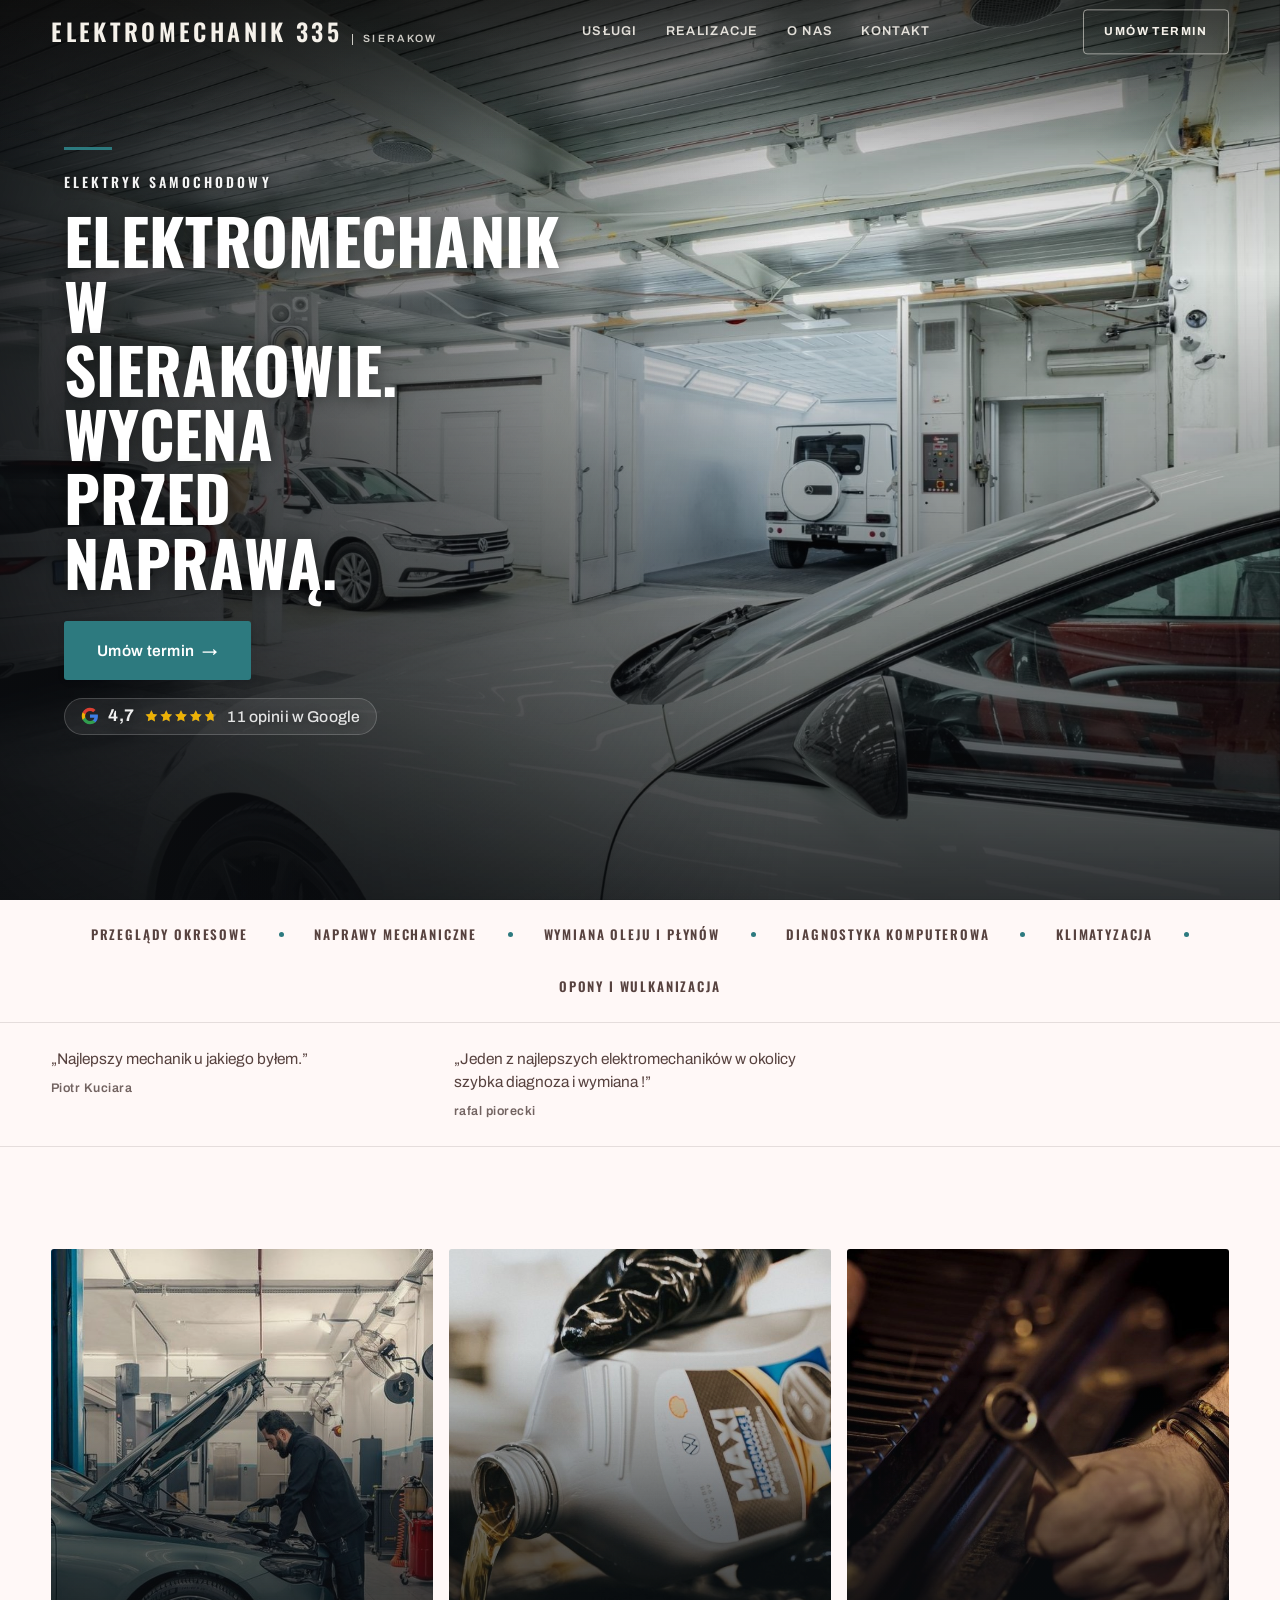
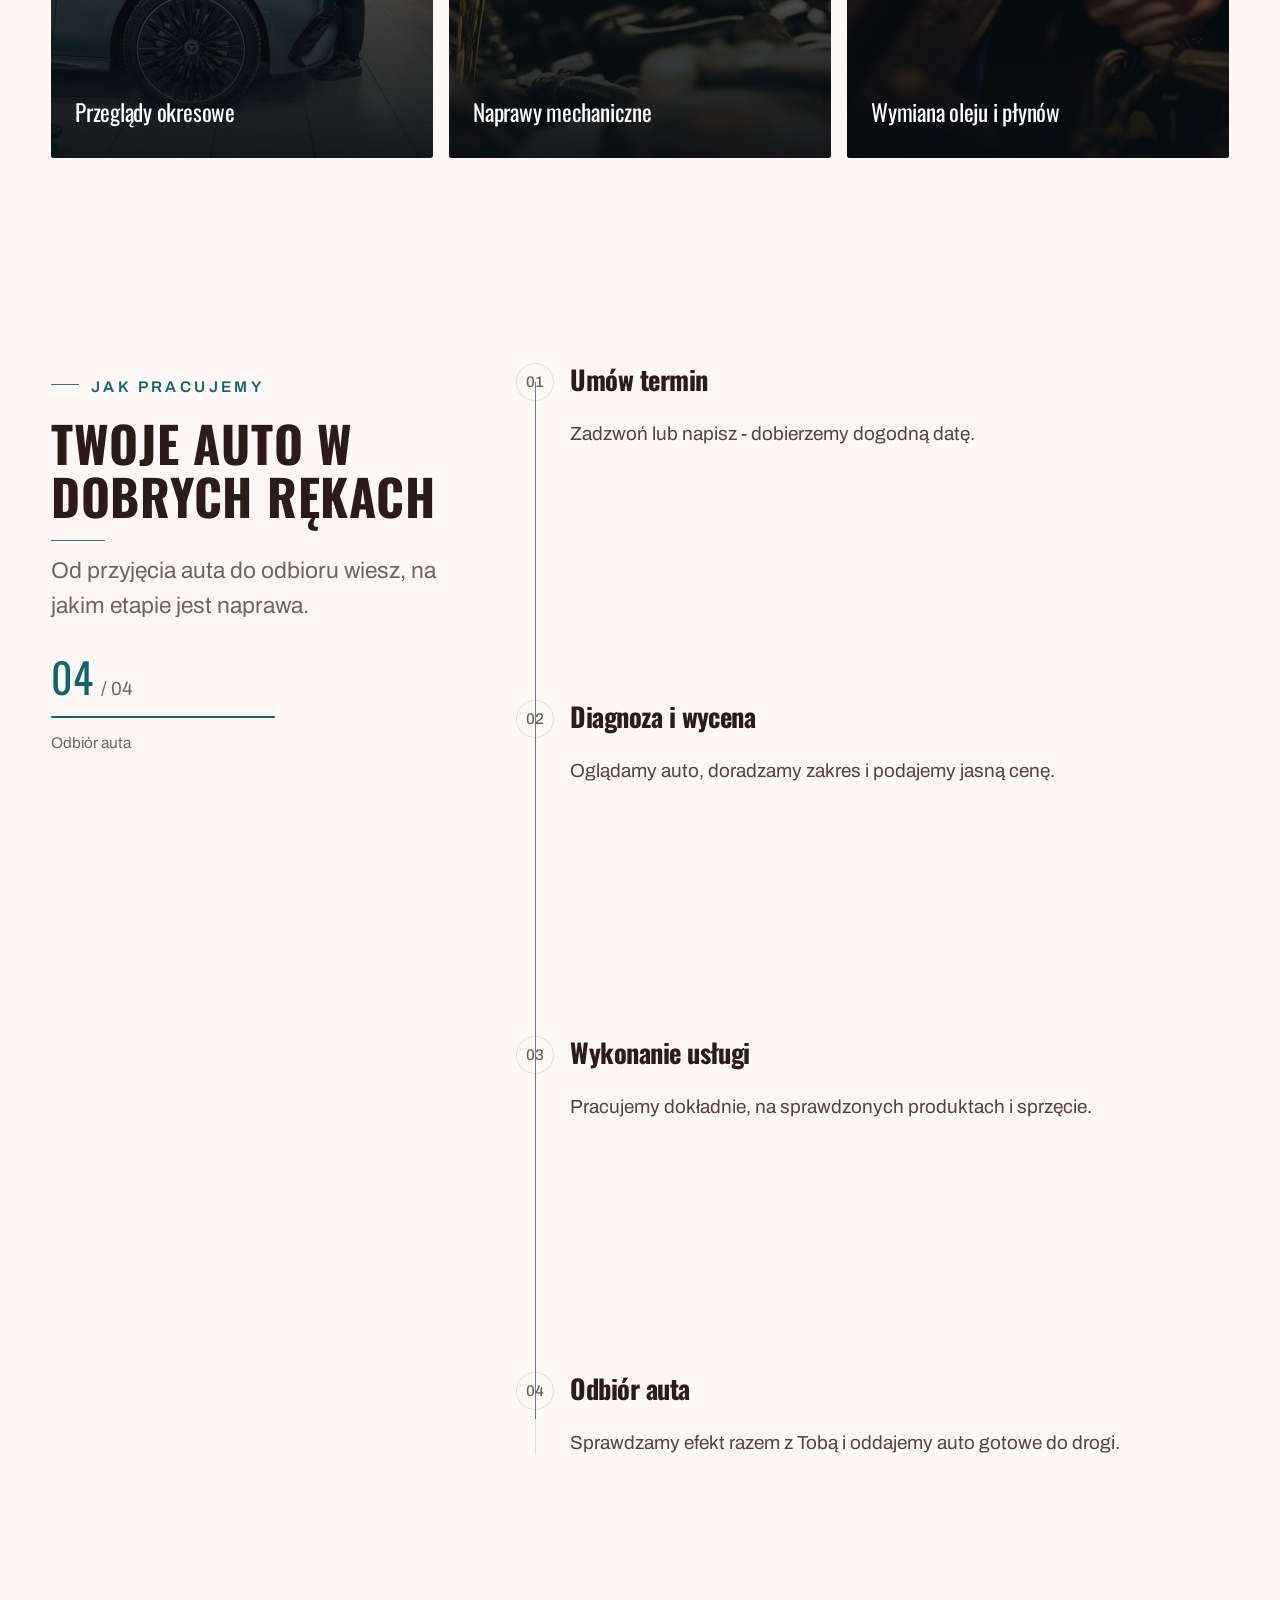
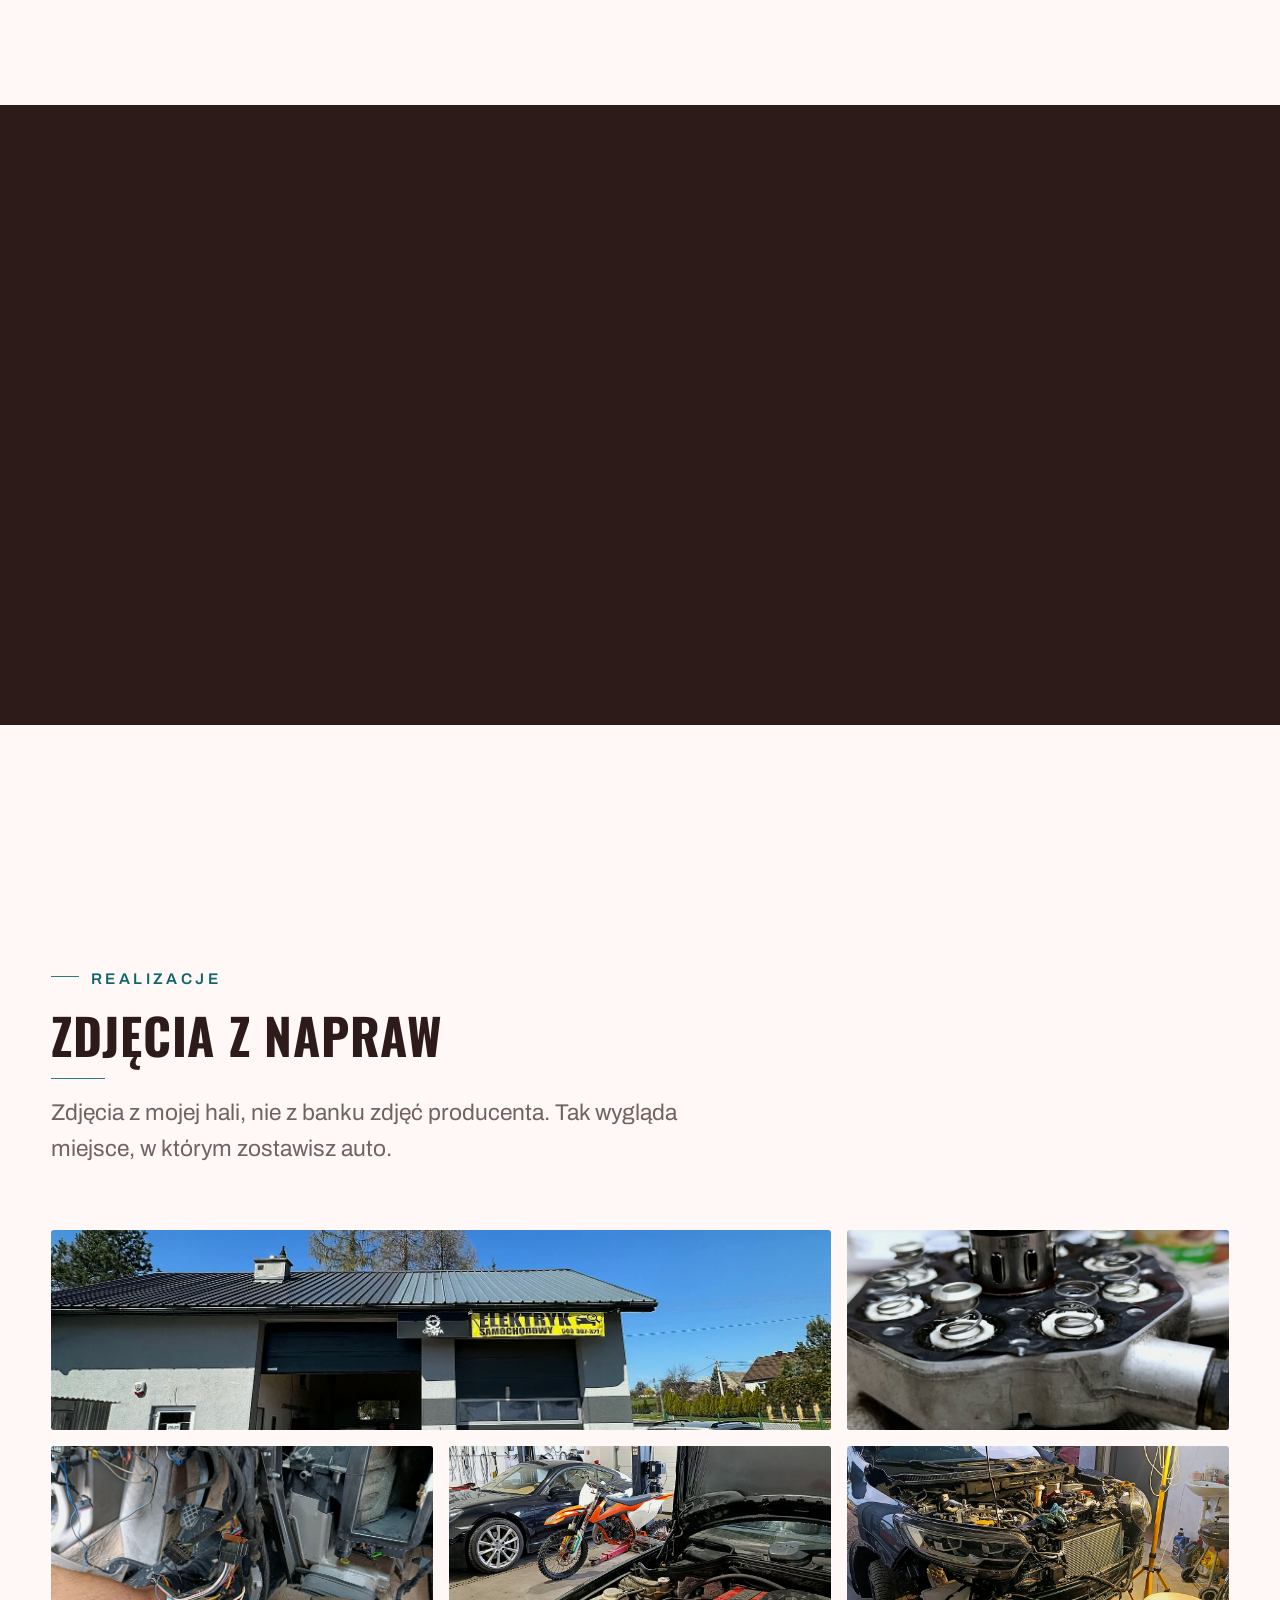
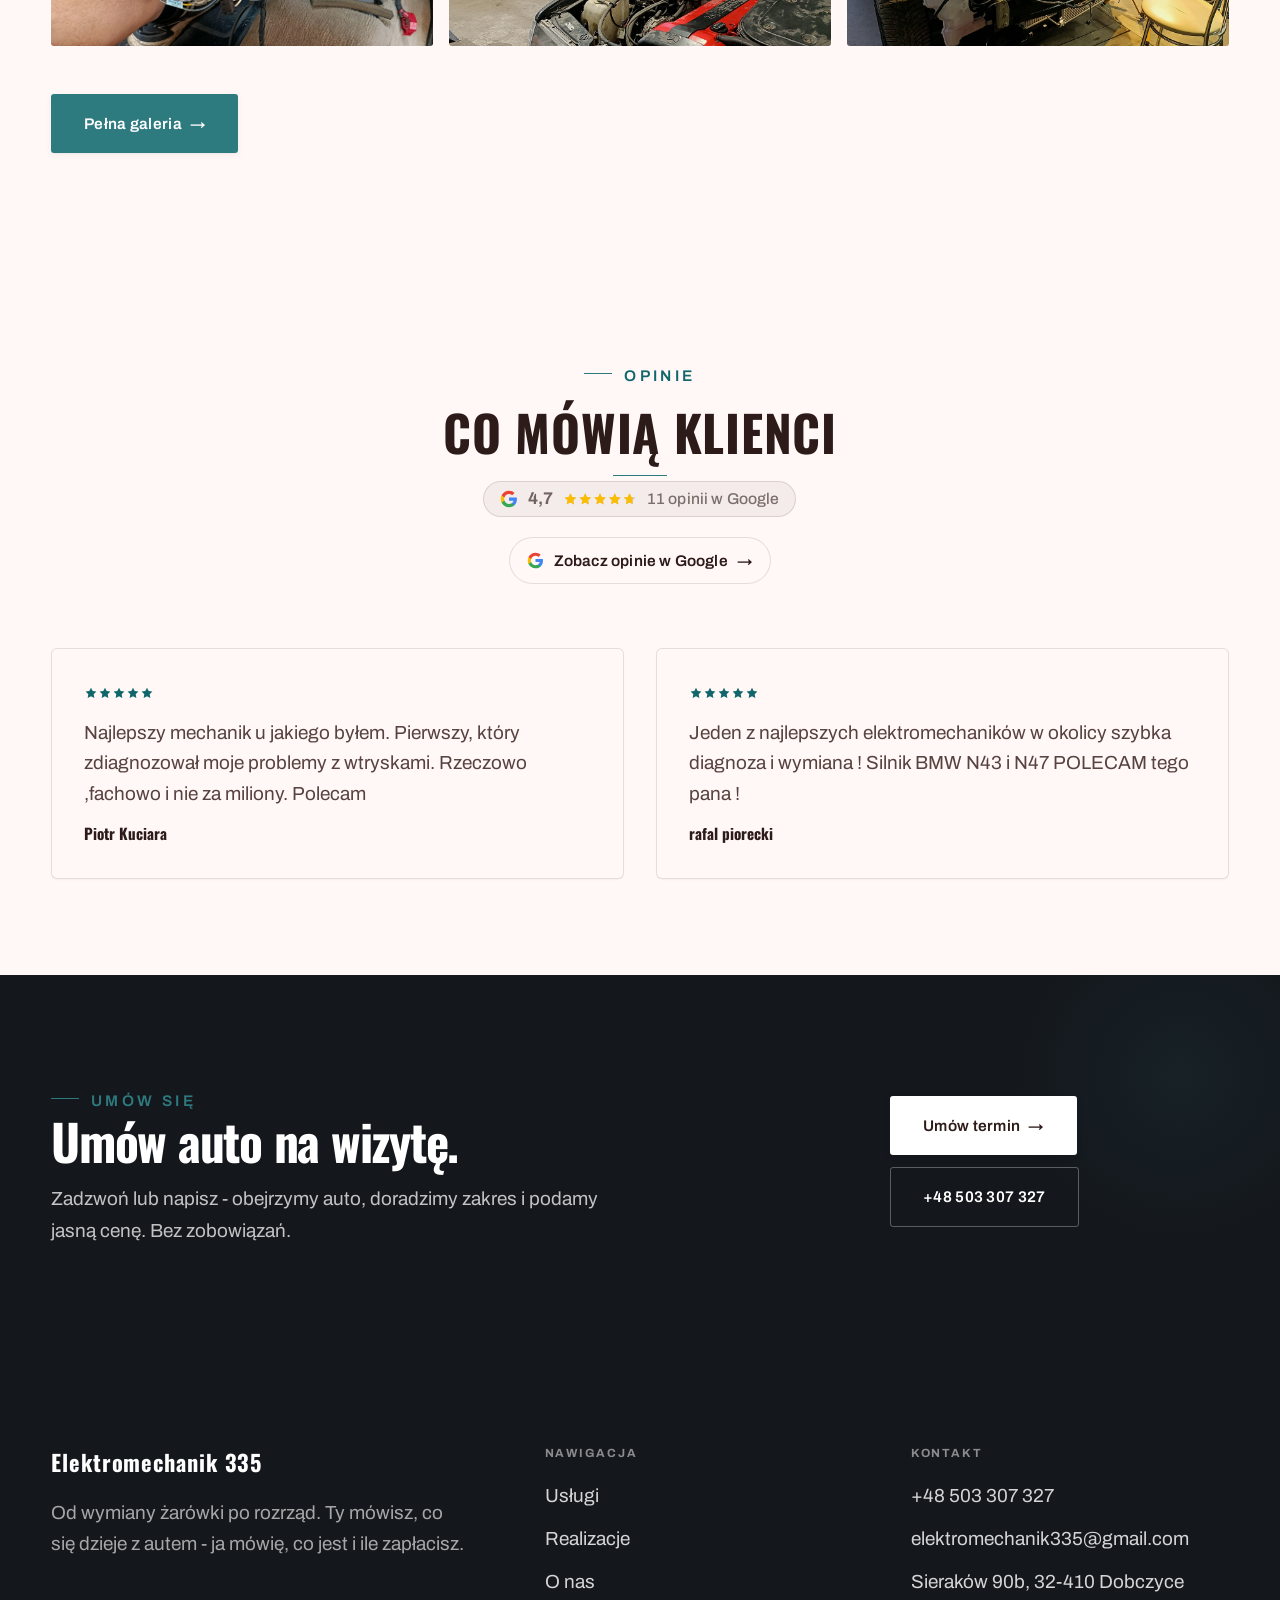
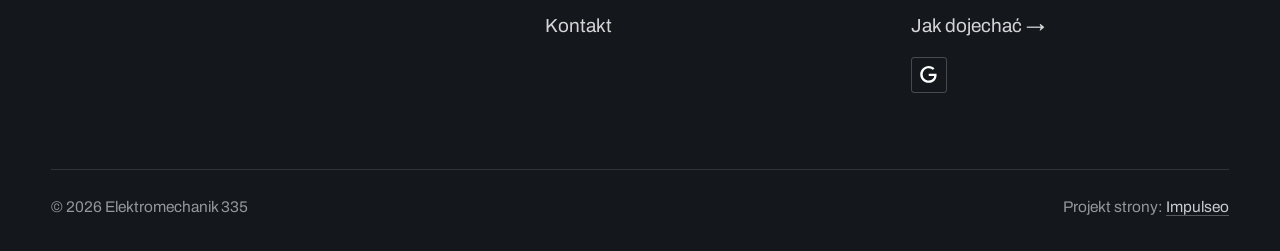
==== index.html @ 0f2984bb "Strona demo: elektromechanik-335" ====
<!DOCTYPE html>
<html lang="pl">
<head>
<meta charset="UTF-8">
<meta name="viewport" content="width=device-width, initial-scale=1.0">
<title>Elektromechanik 335 - elektryka i diagnostyka samochodowa</title>
<meta name="description" content="Warsztat samochodowy w Sierakowie: przeglądy, naprawy mechaniczne, diagnostyka, klimatyzacja, opony. Cenę znasz przed naprawą. Zadzwoń: +48 503 307 327.">
<link rel="canonical" href="https://kris20032.github.io/e335-build/">
<meta name="robots" content="noindex, nofollow">
<meta property="og:type" content="website">
<meta property="og:locale" content="pl_PL">
<meta property="og:site_name" content="Elektromechanik 335">
<meta property="og:title" content="Elektromechanik 335 - mechanika i diagnostyka">
<meta property="og:description" content="Warsztat samochodowy w Sierakowie: przeglądy, naprawy mechaniczne, diagnostyka, klimatyzacja, opony. Cenę znasz przed naprawą. Zadzwoń: +48 503 307 327.">
<meta property="og:url" content="https://kris20032.github.io/e335-build/">
<meta property="og:image" content="https://kris20032.github.io/e335-build/img/og.jpg">
<meta property="og:image:width" content="1200">
<meta property="og:image:height" content="630">
<meta name="twitter:card" content="summary_large_image">
<script type="application/ld+json">{"@context": "https://schema.org", "@type": "AutoRepair", "name": "Elektromechanik 335", "url": "https://kris20032.github.io/e335-build/", "telephone": "+48503307327", "image": "https://kris20032.github.io/e335-build/img/og.jpg", "address": "Sieraków 90b, 32-410 Dobczyce", "sameAs": ["https://maps.google.com/?cid=16810844491470130769"]}</script>
<link rel="preconnect" href="https://fonts.googleapis.com">
<link rel="preconnect" href="https://fonts.gstatic.com" crossorigin>
<link href="https://fonts.googleapis.com/css2?family=Oswald:wght@500;600;700&family=Archivo:wght@400;500;600&display=swap" rel="stylesheet">
<link rel="stylesheet" href="assets/styles.css?v=506d2b94">
</head>
<body>

<header class="nav">
  <div class="wrap nav-inner">
    <a class="brand" href="index.html"><span class="name">Elektromechanik 335</span><span class="sub">Sieraków</span></a>
    <nav class="nav-links">
      <a href="oferta.html">Usługi</a>
      <a href="realizacje.html">Realizacje</a>
      <a href="o-nas.html">O nas</a>
      <a href="kontakt.html">Kontakt</a>
      <a href="kontakt.html" class="btn btn-accent">Umów termin</a>
    </nav>
    <button class="nav-toggle" aria-label="Menu"><span></span><span></span><span></span></button>
  </div>
</header>

<main>
<section class="hero-auto">
  <img class="ha-bg" src="img/hero.jpg" fetchpriority="high" data-rotate="img/hero2.jpg" alt="Elektromechanik 335" width="1880" height="1253">
  <div class="ha-veil"></div>
  <div class="ha-inner">
    <span class="ha-tick" aria-hidden="true"></span>
    <span class="ha-kicker">Elektryk samochodowy</span>
    <h1 class="ha-claim">Elektromechanik w Sierakowie. Wycena przed naprawą.</h1>
    <a href="kontakt.html" class="btn btn-accent ha-cta">Umów termin <span class="arr">→</span></a>
      <p class="ha-rating"><span class="g-badge"><svg class="gb-ico" viewBox="0 0 24 24" width="18" height="18" aria-hidden="true"><path fill="#4285F4" d="M22.56 12.25c0-.78-.07-1.53-.2-2.25H12v4.26h5.92c-.26 1.37-1.04 2.53-2.21 3.31v2.77h3.57c2.08-1.92 3.28-4.74 3.28-8.09z"/><path fill="#34A853" d="M12 23c2.97 0 5.46-.98 7.28-2.66l-3.57-2.77c-.98.66-2.23 1.06-3.71 1.06-2.86 0-5.29-1.93-6.16-4.53H2.18v2.84C3.99 20.53 7.7 23 12 23z"/><path fill="#FBBC05" d="M5.84 14.09c-.22-.66-.35-1.36-.35-2.09s.13-1.43.35-2.09V7.07H2.18C1.43 8.55 1 10.22 1 12s.43 3.45 1.18 4.93l2.85-2.22.81-.62z"/><path fill="#EA4335" d="M12 5.38c1.62 0 3.06.56 4.21 1.64l3.15-3.15C17.45 2.09 14.97 1 12 1 7.7 1 3.99 3.47 2.18 7.07l3.66 2.84c.87-2.6 3.3-4.53 6.16-4.53z"/></svg><b class="gb-ocena">4,7</b><svg class="gb-stars" viewBox="0 0 90 18" width="74" height="14.8" aria-hidden="true"><g fill="currentColor" opacity=".26"><path transform="translate(0,0)" d="M9 1.6l2.2 4.46 4.92.72-3.56 3.47.84 4.9L9 12.74l-4.4 2.31.84-4.9L1.88 6.68l4.92-.72L9 1.6Z"/><path transform="translate(18,0)" d="M9 1.6l2.2 4.46 4.92.72-3.56 3.47.84 4.9L9 12.74l-4.4 2.31.84-4.9L1.88 6.68l4.92-.72L9 1.6Z"/><path transform="translate(36,0)" d="M9 1.6l2.2 4.46 4.92.72-3.56 3.47.84 4.9L9 12.74l-4.4 2.31.84-4.9L1.88 6.68l4.92-.72L9 1.6Z"/><path transform="translate(54,0)" d="M9 1.6l2.2 4.46 4.92.72-3.56 3.47.84 4.9L9 12.74l-4.4 2.31.84-4.9L1.88 6.68l4.92-.72L9 1.6Z"/><path transform="translate(72,0)" d="M9 1.6l2.2 4.46 4.92.72-3.56 3.47.84 4.9L9 12.74l-4.4 2.31.84-4.9L1.88 6.68l4.92-.72L9 1.6Z"/></g><clipPath id="gs940"><rect x="0" y="0" width="84.6" height="18"/></clipPath><g fill="#FBBC04" clip-path="url(#gs940)"><path transform="translate(0,0)" d="M9 1.6l2.2 4.46 4.92.72-3.56 3.47.84 4.9L9 12.74l-4.4 2.31.84-4.9L1.88 6.68l4.92-.72L9 1.6Z"/><path transform="translate(18,0)" d="M9 1.6l2.2 4.46 4.92.72-3.56 3.47.84 4.9L9 12.74l-4.4 2.31.84-4.9L1.88 6.68l4.92-.72L9 1.6Z"/><path transform="translate(36,0)" d="M9 1.6l2.2 4.46 4.92.72-3.56 3.47.84 4.9L9 12.74l-4.4 2.31.84-4.9L1.88 6.68l4.92-.72L9 1.6Z"/><path transform="translate(54,0)" d="M9 1.6l2.2 4.46 4.92.72-3.56 3.47.84 4.9L9 12.74l-4.4 2.31.84-4.9L1.88 6.68l4.92-.72L9 1.6Z"/><path transform="translate(72,0)" d="M9 1.6l2.2 4.46 4.92.72-3.56 3.47.84 4.9L9 12.74l-4.4 2.31.84-4.9L1.88 6.68l4.92-.72L9 1.6Z"/></g></svg><span class="gb-txt">11 opinii w Google</span></span></p>
  </div>
</section>
<section class="spec-ribbon">
  <div class="wrap">
    <ul class="sr-row reveal"><li>Przeglądy okresowe</li><li>Naprawy mechaniczne</li><li>Wymiana oleju i płynów</li><li>Diagnostyka komputerowa</li><li>Klimatyzacja</li><li>Opony i wulkanizacja</li></ul>
  </div>
</section>
<section class="opinie-mini" aria-label="Opinie klientów">
  <div class="wrap">
    <div class="om-row">
      <div class="om-item reveal"><blockquote>„Najlepszy mechanik u jakiego byłem.”</blockquote><span class="om-autor">Piotr Kuciara</span></div>
      <div class="om-item reveal"><blockquote>„Jeden z najlepszych elektromechaników w okolicy szybka diagnoza i wymiana !”</blockquote><span class="om-autor">rafal piorecki</span></div>
    </div>
  </div>
</section>
<section class="gateways-band">
  <div class="wrap">
    <div class="gateways">
      <a href="oferta.html" class="gateway reveal"><img src="img/g10.jpg" alt="Przeglądy okresowe" loading="lazy" width="1600" height="1066" decoding="async"><span class="g-ttl">Przeglądy okresowe</span></a>
      <a href="oferta.html" class="gateway reveal"><img src="img/g11.jpg" alt="Naprawy mechaniczne" loading="lazy" width="1600" height="1066" decoding="async"><span class="g-ttl">Naprawy mechaniczne</span></a>
      <a href="oferta.html" class="gateway reveal"><img src="img/g12.jpg" alt="Wymiana oleju i płynów" loading="lazy" width="1600" height="1066" decoding="async"><span class="g-ttl">Wymiana oleju i płynów</span></a>
    </div>
  </div>
</section>
<section class="proces proces-os auto">
  <div class="wrap proc-grid">
    <div class="proc-side">
      <div class="head reveal">
        <span class="eyebrow">Jak pracujemy</span>
        <h2>Twoje auto w dobrych rękach</h2>
        <p>Od przyjęcia auta do odbioru wiesz, na jakim etapie jest naprawa.</p>
      </div>
      <div class="proc-count" aria-hidden="true"><span class="pc-cur">01</span><span class="pc-all">/ 04</span></div>
      <div class="proc-bar" aria-hidden="true"><i></i></div>
      <p class="proc-now" aria-hidden="true">Umów termin</p>
    </div>
    <ol class="proces-line">
      <li class="reveal"><span class="pno">01</span><h3>Umów termin</h3><p>Zadzwoń lub napisz - dobierzemy dogodną datę.</p></li>
      <li class="reveal"><span class="pno">02</span><h3>Diagnoza i wycena</h3><p>Oglądamy auto, doradzamy zakres i podajemy jasną cenę.</p></li>
      <li class="reveal"><span class="pno">03</span><h3>Wykonanie usługi</h3><p>Pracujemy dokładnie, na sprawdzonych produktach i sprzęcie.</p></li>
      <li class="reveal"><span class="pno">04</span><h3>Odbiór auta</h3><p>Sprawdzamy efekt razem z Tobą i oddajemy auto gotowe do drogi.</p></li>
    </ol>
  </div>
</section>
<section class="stopklatka" aria-hidden="true">
  <div class="stk-bg" style="background-image:url(img/g13.jpg)"></div>
</section>
<section>
  <div class="wrap">
    <div class="head reveal">
      <span class="eyebrow">Realizacje</span>
      <h2>Zdjęcia z napraw</h2>
      <p>Zdjęcia z mojej hali, nie z banku zdjęć producenta. Tak wygląda miejsce, w którym zostawisz auto.</p>
    </div>
    <div class="gallery">
      <div class="tile t-two3 reveal"><img src="img/g1.jpg" alt="Elektromechanik 335" loading="lazy" width="1600" height="2133" decoding="async"></div>
      <div class="tile t-third reveal"><img src="img/g2.jpg" alt="Elektromechanik 335" loading="lazy" width="1532" height="614" decoding="async"></div>
      <div class="tile t-third reveal"><img src="img/g3.jpg" alt="Elektromechanik 335" loading="lazy" width="1600" height="2125" decoding="async"></div>
      <div class="tile t-third reveal"><img src="img/g4.jpg" alt="Elektromechanik 335" loading="lazy" width="1600" height="722" decoding="async"></div>
      <div class="tile t-third reveal"><img src="img/g5.jpg" alt="Elektromechanik 335" loading="lazy" width="1600" height="722" decoding="async"></div>
    </div>
    <div style="margin-top:var(--space-7)" class="reveal"><a href="realizacje.html" class="btn btn-accent">Pełna galeria <span class="arr">→</span></a></div>
  </div>
</section>
<section class="opinie">
  <div class="wrap">
    <div class="head center reveal">
      <span class="eyebrow">Opinie</span>
      <h2>Co mówią klienci</h2>
    </div>
    <p class="op-meta reveal"><span class="g-badge"><svg class="gb-ico" viewBox="0 0 24 24" width="18" height="18" aria-hidden="true"><path fill="#4285F4" d="M22.56 12.25c0-.78-.07-1.53-.2-2.25H12v4.26h5.92c-.26 1.37-1.04 2.53-2.21 3.31v2.77h3.57c2.08-1.92 3.28-4.74 3.28-8.09z"/><path fill="#34A853" d="M12 23c2.97 0 5.46-.98 7.28-2.66l-3.57-2.77c-.98.66-2.23 1.06-3.71 1.06-2.86 0-5.29-1.93-6.16-4.53H2.18v2.84C3.99 20.53 7.7 23 12 23z"/><path fill="#FBBC05" d="M5.84 14.09c-.22-.66-.35-1.36-.35-2.09s.13-1.43.35-2.09V7.07H2.18C1.43 8.55 1 10.22 1 12s.43 3.45 1.18 4.93l2.85-2.22.81-.62z"/><path fill="#EA4335" d="M12 5.38c1.62 0 3.06.56 4.21 1.64l3.15-3.15C17.45 2.09 14.97 1 12 1 7.7 1 3.99 3.47 2.18 7.07l3.66 2.84c.87-2.6 3.3-4.53 6.16-4.53z"/></svg><b class="gb-ocena">4,7</b><svg class="gb-stars" viewBox="0 0 90 18" width="74" height="14.8" aria-hidden="true"><g fill="currentColor" opacity=".26"><path transform="translate(0,0)" d="M9 1.6l2.2 4.46 4.92.72-3.56 3.47.84 4.9L9 12.74l-4.4 2.31.84-4.9L1.88 6.68l4.92-.72L9 1.6Z"/><path transform="translate(18,0)" d="M9 1.6l2.2 4.46 4.92.72-3.56 3.47.84 4.9L9 12.74l-4.4 2.31.84-4.9L1.88 6.68l4.92-.72L9 1.6Z"/><path transform="translate(36,0)" d="M9 1.6l2.2 4.46 4.92.72-3.56 3.47.84 4.9L9 12.74l-4.4 2.31.84-4.9L1.88 6.68l4.92-.72L9 1.6Z"/><path transform="translate(54,0)" d="M9 1.6l2.2 4.46 4.92.72-3.56 3.47.84 4.9L9 12.74l-4.4 2.31.84-4.9L1.88 6.68l4.92-.72L9 1.6Z"/><path transform="translate(72,0)" d="M9 1.6l2.2 4.46 4.92.72-3.56 3.47.84 4.9L9 12.74l-4.4 2.31.84-4.9L1.88 6.68l4.92-.72L9 1.6Z"/></g><clipPath id="gs940"><rect x="0" y="0" width="84.6" height="18"/></clipPath><g fill="#FBBC04" clip-path="url(#gs940)"><path transform="translate(0,0)" d="M9 1.6l2.2 4.46 4.92.72-3.56 3.47.84 4.9L9 12.74l-4.4 2.31.84-4.9L1.88 6.68l4.92-.72L9 1.6Z"/><path transform="translate(18,0)" d="M9 1.6l2.2 4.46 4.92.72-3.56 3.47.84 4.9L9 12.74l-4.4 2.31.84-4.9L1.88 6.68l4.92-.72L9 1.6Z"/><path transform="translate(36,0)" d="M9 1.6l2.2 4.46 4.92.72-3.56 3.47.84 4.9L9 12.74l-4.4 2.31.84-4.9L1.88 6.68l4.92-.72L9 1.6Z"/><path transform="translate(54,0)" d="M9 1.6l2.2 4.46 4.92.72-3.56 3.47.84 4.9L9 12.74l-4.4 2.31.84-4.9L1.88 6.68l4.92-.72L9 1.6Z"/><path transform="translate(72,0)" d="M9 1.6l2.2 4.46 4.92.72-3.56 3.47.84 4.9L9 12.74l-4.4 2.31.84-4.9L1.88 6.68l4.92-.72L9 1.6Z"/></g></svg><span class="gb-txt">11 opinii w Google</span></span></p>
    <p class="op-meta reveal"><a class="op-google" href="https://maps.google.com/?cid=16810844491470130769" target="_blank" rel="noopener"><svg class="op-g-ico" viewBox="0 0 24 24" width="17" height="17" aria-hidden="true"><path fill="#4285F4" d="M22.56 12.25c0-.78-.07-1.53-.2-2.25H12v4.26h5.92c-.26 1.37-1.04 2.53-2.21 3.31v2.77h3.57c2.08-1.92 3.28-4.74 3.28-8.09z"/><path fill="#34A853" d="M12 23c2.97 0 5.46-.98 7.28-2.66l-3.57-2.77c-.98.66-2.23 1.06-3.71 1.06-2.86 0-5.29-1.93-6.16-4.53H2.18v2.84C3.99 20.53 7.7 23 12 23z"/><path fill="#FBBC05" d="M5.84 14.09c-.22-.66-.35-1.36-.35-2.09s.13-1.43.35-2.09V7.07H2.18C1.43 8.55 1 10.22 1 12s.43 3.45 1.18 4.93l2.85-2.22.81-.62z"/><path fill="#EA4335" d="M12 5.38c1.62 0 3.06.56 4.21 1.64l3.15-3.15C17.45 2.09 14.97 1 12 1 7.7 1 3.99 3.47 2.18 7.07l3.66 2.84c.87-2.6 3.3-4.53 6.16-4.53z"/></svg><span>Zobacz opinie w Google</span><span class="arr">→</span></a></p>
    <div class="opinie-grid">
      <figure class="op-card reveal"><span class="op-star"><svg class="ico-star" width="14" height="14" viewBox="0 0 24 24" style="vertical-align:-2px" aria-hidden="true"><path d="M12 2.8l2.85 5.8 6.4.93-4.63 4.5 1.1 6.37L12 17.4l-5.72 3 1.1-6.37-4.63-4.5 6.4-.93L12 2.8Z" fill="currentColor"/></svg><svg class="ico-star" width="14" height="14" viewBox="0 0 24 24" style="vertical-align:-2px" aria-hidden="true"><path d="M12 2.8l2.85 5.8 6.4.93-4.63 4.5 1.1 6.37L12 17.4l-5.72 3 1.1-6.37-4.63-4.5 6.4-.93L12 2.8Z" fill="currentColor"/></svg><svg class="ico-star" width="14" height="14" viewBox="0 0 24 24" style="vertical-align:-2px" aria-hidden="true"><path d="M12 2.8l2.85 5.8 6.4.93-4.63 4.5 1.1 6.37L12 17.4l-5.72 3 1.1-6.37-4.63-4.5 6.4-.93L12 2.8Z" fill="currentColor"/></svg><svg class="ico-star" width="14" height="14" viewBox="0 0 24 24" style="vertical-align:-2px" aria-hidden="true"><path d="M12 2.8l2.85 5.8 6.4.93-4.63 4.5 1.1 6.37L12 17.4l-5.72 3 1.1-6.37-4.63-4.5 6.4-.93L12 2.8Z" fill="currentColor"/></svg><svg class="ico-star" width="14" height="14" viewBox="0 0 24 24" style="vertical-align:-2px" aria-hidden="true"><path d="M12 2.8l2.85 5.8 6.4.93-4.63 4.5 1.1 6.37L12 17.4l-5.72 3 1.1-6.37-4.63-4.5 6.4-.93L12 2.8Z" fill="currentColor"/></svg></span><blockquote>Najlepszy mechanik u jakiego byłem. Pierwszy, który zdiagnozował moje problemy z wtryskami. Rzeczowo ,fachowo i nie za miliony. Polecam</blockquote><span class="op-autor">Piotr Kuciara</span></figure>
      <figure class="op-card reveal"><span class="op-star"><svg class="ico-star" width="14" height="14" viewBox="0 0 24 24" style="vertical-align:-2px" aria-hidden="true"><path d="M12 2.8l2.85 5.8 6.4.93-4.63 4.5 1.1 6.37L12 17.4l-5.72 3 1.1-6.37-4.63-4.5 6.4-.93L12 2.8Z" fill="currentColor"/></svg><svg class="ico-star" width="14" height="14" viewBox="0 0 24 24" style="vertical-align:-2px" aria-hidden="true"><path d="M12 2.8l2.85 5.8 6.4.93-4.63 4.5 1.1 6.37L12 17.4l-5.72 3 1.1-6.37-4.63-4.5 6.4-.93L12 2.8Z" fill="currentColor"/></svg><svg class="ico-star" width="14" height="14" viewBox="0 0 24 24" style="vertical-align:-2px" aria-hidden="true"><path d="M12 2.8l2.85 5.8 6.4.93-4.63 4.5 1.1 6.37L12 17.4l-5.72 3 1.1-6.37-4.63-4.5 6.4-.93L12 2.8Z" fill="currentColor"/></svg><svg class="ico-star" width="14" height="14" viewBox="0 0 24 24" style="vertical-align:-2px" aria-hidden="true"><path d="M12 2.8l2.85 5.8 6.4.93-4.63 4.5 1.1 6.37L12 17.4l-5.72 3 1.1-6.37-4.63-4.5 6.4-.93L12 2.8Z" fill="currentColor"/></svg><svg class="ico-star" width="14" height="14" viewBox="0 0 24 24" style="vertical-align:-2px" aria-hidden="true"><path d="M12 2.8l2.85 5.8 6.4.93-4.63 4.5 1.1 6.37L12 17.4l-5.72 3 1.1-6.37-4.63-4.5 6.4-.93L12 2.8Z" fill="currentColor"/></svg></span><blockquote>Jeden z najlepszych elektromechaników w okolicy szybka diagnoza i wymiana ! Silnik BMW N43 i N47 POLECAM tego pana !</blockquote><span class="op-autor">rafal piorecki</span></figure>
    </div>
  </div>
</section>
<section class="cta">
  <div class="wrap">
    <div class="reveal">
      <span class="eyebrow">Umów się</span>
      <h2>Umów auto na wizytę.</h2>
      <p>Zadzwoń lub napisz - obejrzymy auto, doradzimy zakres i podamy jasną cenę. Bez zobowiązań.</p>
    </div>
    <div class="cta-actions reveal">
      <a href="kontakt.html" class="btn btn-light">Umów termin <span class="arr">→</span></a>
      <a href="tel:+48503307327" class="btn btn-ghost btn-ghost-cta">+48 503 307 327</a>
    </div>
  </div>
</section>
</main>

<footer>
  <div class="wrap">
    <div class="foot-grid">
      <div class="foot-brand">
        <div class="name">Elektromechanik 335</div>
        <p>Od wymiany żarówki po rozrząd. Ty mówisz, co się dzieje z autem - ja mówię, co jest i ile zapłacisz.</p>
      </div>
      <div class="foot-col">
        <h4>Nawigacja</h4>
        <a href="oferta.html">Usługi</a>
        <a href="realizacje.html">Realizacje</a>
        <a href="o-nas.html">O nas</a>
        <a href="kontakt.html">Kontakt</a>
      </div>
      <div class="foot-col">
        <h4>Kontakt</h4>
        <a href="tel:+48503307327">+48 503 307 327</a>
        <a href="mailto:elektromechanik335@gmail.com">elektromechanik335@gmail.com</a>
        <p>Sieraków 90b, 32-410 Dobczyce</p>
        <a href="https://maps.google.com/?cid=16810844491470130769" target="_blank" rel="noopener">Jak dojechać →</a>
      <div class="foot-soc">
        <a class="soc" href="https://maps.google.com/?cid=16810844491470130769" target="_blank" rel="noopener" aria-label="Google - Elektromechanik 335"><svg viewBox="0 0 24 24" aria-hidden="true" focusable="false"><path d="M12.48 10.92v3.28h7.84c-.24 1.84-.853 3.187-1.787 4.133-1.147 1.147-2.933 2.4-6.053 2.4-4.827 0-8.6-3.893-8.6-8.72s3.773-8.72 8.6-8.72c2.6 0 4.507 1.027 5.907 2.347l2.307-2.307C18.747 1.44 16.133 0 12.48 0 5.867 0 .307 5.387.307 12s5.56 12 12.173 12c3.573 0 6.267-1.173 8.373-3.36 2.16-2.16 2.84-5.213 2.84-7.667 0-.76-.053-1.467-.173-2.053H12.48z" fill="currentColor"/></svg></a>
      </div>
      </div>
    </div>
    <div class="foot-bot">
      <span>© 2026 Elektromechanik 335</span>
      <span>Projekt strony: <a class="foot-credit" href="https://impulseo.pl" target="_blank" rel="noopener">Impulseo</a></span>
    </div>
  </div>
</footer>
<div class="sticky-reserve"><a class="sr-book" href="kontakt.html">Umów termin</a><a class="sr-call" href="tel:+48503307327" aria-label="Zadzwoń"><svg class="ico-tel" width="16" height="16" viewBox="0 0 24 24" fill="none" aria-hidden="true"><path d="M6.6 10.8a15.5 15.5 0 0 0 6.6 6.6l2.2-2.2a1 1 0 0 1 1-.24 11.4 11.4 0 0 0 3.6.58 1 1 0 0 1 1 1V20a1 1 0 0 1-1 1A17 17 0 0 1 3 4a1 1 0 0 1 1-1h3.5a1 1 0 0 1 1 1c0 1.25.2 2.46.58 3.6a1 1 0 0 1-.25 1l-2.23 2.2Z" fill="currentColor"/></svg></a></div>
<div class="demo-wazne" data-do="2026-09-08" data-cykl="3" hidden><svg class="dw-ico" width="13" height="13" viewBox="0 0 24 24" fill="none" aria-hidden="true"><circle cx="12" cy="12" r="8.6" stroke="currentColor" stroke-width="1.8"/><path d="M12 7.2V12l3.3 2" stroke="currentColor" stroke-width="1.8" stroke-linecap="round"/></svg><span class="dw-txt"></span></div>

<script src="assets/main.js"></script>
</body>
</html>
---- assets/styles.css ----
/* ============================================================
   STOLBASZ — premium, architektoniczny B2B fit-out
   Jasna paleta, zero brązu. System wg premium-web-craft.
   Projekt strony: Impulseo (impulseo.pl)
   ============================================================ */

:root{
  /* PALETA — jasna, architektoniczna, chłodna */
  --paper:#f4f5f7;          /* główne tło */
  --paper-2:#e7e9ee;        /* sekcje alternatywne (chłodny jasny szary) */
  --paper-3:#e7e9ee;        /* delikatne wypełnienia */
  --ink:#14171c;            /* tekst główny — chłodny grafit */
  --ink-soft:#1f242c;       /* nagłówki drugorzędne */
  --muted:#8b9099;          /* tekst poboczny */
  --line:rgba(20,23,28,.12);/* hairline */
  --accent:#c8a04a;         /* stonowany petrol-slate — jedyny akcent */
  --accent-d:#9a7a31;
  --accent-soft:rgba(200,160,74,.10);
  --dark:#14171c;           /* sekcje ciemne (stopka/CTA) */

  /* HOVER ZDJĘĆ — JEDEN standard dla całego silnika (decyzja K. 04.08.2026, artefakt z wariantami).
     AKTUALNE (K.+Szymon 09.08.2026, wybór z artefaktu 6 wariantów): zoom 1.05 przy 1.4s -
     przy tak długim czasie mocniejszy kadr NIE skacze, tylko „oddycha". Poprzedni standard
     (1.02 / .55s z 04.08) odbierany jako dynamiczny i szybki.
     Spoczynek lekko przygaszony, ale TYLKO tam, gdzie jest mysz (@media hover:hover) —
     na telefonie zdjęcia zostają w pełnej jasności. */
  --img-zoom:1.05;                   /* K.+Szymon 09.08: wariant F z artefaktu porównawczego */
  --img-rest:brightness(.95) saturate(.99);
  --img-hot:brightness(1.06) saturate(1.05);
  --img-dur:1.4s;                    /* K.+Szymon 09.08 (wariant F): powoli = elegancko */
  --img-ease:cubic-bezier(.16,.84,.44,1);  /* miękki ogon, efekt „oddychania" */

  /* ODSTĘPY — skala 4/8 */
  --space-1:4px; --space-2:8px; --space-3:12px; --space-4:16px; --space-5:24px;
  --space-6:32px; --space-7:48px; --space-8:64px; --space-9:96px; --space-10:128px;

  /* TYPOGRAFIA — fluid clamp() (skala podbita 16.07.2026: większe, czytelniejsze litery — uwaga Adama) */
  --text-sm:clamp(.9rem,.87rem + .12vw,1rem);
  --text-base:clamp(1.08rem,1.04rem + .18vw,1.2rem);
  --text-lg:clamp(1.24rem,1.15rem + .34vw,1.44rem);
  --text-h3:clamp(1.34rem,1.22rem + .55vw,1.66rem);
  --text-h2:clamp(2.1rem,1.66rem + 2.1vw,3.1rem);
  --text-h1:clamp(2.9rem,2.1rem + 4vw,5.1rem);

  /* PROMIENIE — architektoniczne, raczej ostre */
  --r-sm:3px; --r-md:6px; --r-lg:10px;

  /* RUCH */
  --ease:cubic-bezier(.25,.46,.45,.94); --dur:.24s;

  /* CIENIE — miękkie, warstwowe */
  --sh-sm:0 1px 2px rgba(16,24,32,.04), 0 2px 8px rgba(16,24,32,.05);
  --sh-md:0 2px 6px rgba(16,24,32,.05), 0 12px 28px -8px rgba(16,24,32,.12);
  --sh-lg:0 6px 14px rgba(16,24,32,.07), 0 26px 56px -18px rgba(16,24,32,.22);

  --hairline:1px solid var(--line);

  --font-display:'Oswald','Archivo',sans-serif;
  --font-body:'Archivo',sans-serif;
}

*{box-sizing:border-box;margin:0;padding:0}
html{scroll-behavior:smooth}
body{
  font-family:var(--font-body);
  font-size:var(--text-base);
  line-height:1.65;
  color:var(--ink);
  background:var(--paper);
  -webkit-font-smoothing:antialiased;
  text-rendering:optimizeLegibility;
}
img{max-width:100%;height:auto;display:block}  /* height:auto = width/height z atrybutów trzyma proporcje (TOP#12) */
a{color:inherit;text-decoration:none}

.wrap{width:min(92%,1180px);margin-inline:auto}
section{padding-block:clamp(52px,6.5vw,96px)}

h1,h2,h3{font-family:var(--font-display);font-weight:700;line-height:1.08;letter-spacing:-.02em;color:var(--ink)}
h1{font-size:var(--text-h1);letter-spacing:-.035em}
h2{font-size:var(--text-h2);letter-spacing:-.025em}
h3{font-size:var(--text-h3)}
/* MIARA — długość wiersza. WCAG 2.2 SC 1.4.8: max 80 znaków; Butterick: 45–90.
   68ch daje realnie 72–78 znaków polskiego tekstu, czyli z zapasem pod granicą.
   Wcześniej limit miał TYLKO <p> — <li>, <blockquote> i <dd> nie miały żadnego,
   i to jedyny powód, dla którego 23 bloki na dwóch oddanych stronach jadą po
   83–106 znaków w wierszu (pomiar 07.08.2026, bramka `miara`).
   ⚠️ Listy i definicje ograniczamy TYLKO bez klasy: `ul`/`ol` z klasą to u nas
   układ (siatki kafli, menu), a nie tekst ciągły — tam miarę wyznacza układ. */
/* 60ch, nie 68ch (K. 10.08): po zmianie fontów na węższe kroje (DM Sans i spółka)
   w 68ch mieściło się ~90 znaków - bramka pikselowa słusznie zgłaszała przekroczenie
   granicy 80. Pomiar na żywej przeglądarce: 60ch = 90 znaków, 53ch = ~78 znaków, czyli normę WCAG 1.4.8. */
:root{ --miara:53ch }
p{max-width:min(100%,var(--miara))}
blockquote,
ul:not([class])>li, ol:not([class])>li,
dl:not([class])>dd{max-width:min(100%,var(--miara))}

/* ⚠️ Świadomie BEZ wyjątku `.tile p,.card p,.svc p{max-width:none}`, choć nasuwa się sam:
   te akapity BYŁY już ograniczone (stare `p{max-width:65ch}`), więc „wyjątek" nie odblokowałby
   niczego nowego — tylko ROZLUŹNIŁ stan sprzed zmiany na wszystkich demach naraz.
   `figcaption` żadna z reguł wyżej nie dotyczy, więc też nie potrzebuje zwolnienia. */

/* ŁAMANIE. `balance` wyrównuje długości wierszy w nagłówku, `pretty` pilnuje ostatniego
   wiersza akapitu, żeby nie został w nim jeden wyraz. Obsługiwane od Chrome 117 /
   Safari 17.5; starsze przeglądarki po prostu ignorują tę własność.
   `text-wrap:pretty` nie występowało dotąd ANI RAZ w silniku ani w repo klientów. */
h1,h2,h3,.lead,.lede{text-wrap:balance}
p,li,blockquote,dd{text-wrap:pretty}

.eyebrow{
  font-family:var(--font-body);
  font-size:var(--text-sm);
  font-weight:600;
  letter-spacing:.18em;
  text-transform:uppercase;
  color:var(--accent);
  display:inline-flex;align-items:center;gap:var(--space-3);
}
/* flex:none + margin-top = kreska trzyma się PIERWSZEJ linii. Wcześniej align-items:center
   centrowało ją względem całego bloku i przy zawinięciu (długi kicker typu
   „…WNĘTRZ · LESZNO · OD 2019") druga linia lądowała z brzydkim wcięciem. */
.eyebrow{align-items:flex-start}
.eyebrow>*,.eyebrow{text-wrap:balance}   /* dlugi kicker lamal sie na sierote typu samo „2019" w drugiej linii */
.eyebrow::before{content:"";width:28px;height:1px;background:var(--accent);display:inline-block;flex:none;margin-top:.62em}

.muted{color:var(--muted)}
.lead{font-size:var(--text-lg);line-height:1.55;color:var(--ink-soft);max-width:50ch}

/* ---------- BUTTONS ---------- */
.btn{
  display:inline-flex;align-items:center;gap:var(--space-2);
  font-weight:600;font-size:var(--text-sm);letter-spacing:.02em;
  padding:var(--space-4) var(--space-6);
  border-radius:var(--r-sm);
  transition:transform var(--dur) var(--ease),box-shadow var(--dur) var(--ease),background var(--dur) var(--ease);
  cursor:pointer;border:1px solid transparent;
}
.btn-accent{background:var(--accent);color:#fff;box-shadow:var(--sh-sm)}
.btn-accent:hover{background:var(--accent-d);transform:translateY(-2px);box-shadow:var(--sh-md)}
.btn-accent:active{transform:translateY(0);box-shadow:var(--sh-sm)}
.btn-ghost{background:transparent;color:var(--ink);border-color:var(--line)}
.btn-ghost:hover{border-color:var(--accent);color:var(--accent);transform:translateY(-2px)}
.btn-light{background:#fff;color:var(--ink);box-shadow:var(--sh-sm)}
.btn-light:hover{transform:translateY(-2px);box-shadow:var(--sh-md)}
.btn .arr{transition:transform var(--dur) var(--ease)}
.btn:hover .arr{transform:translateX(4px)}

/* ---------- NAV ---------- */
.nav{
  position:sticky;top:0;z-index:50;
  background:color-mix(in srgb,var(--paper) 88%,transparent);
  backdrop-filter:saturate(140%) blur(10px);
  border-bottom:var(--hairline);
}
.nav-inner{display:flex;align-items:center;justify-content:space-between;gap:var(--space-5);height:72px}
/* ANTY-NACHODZENIE (K. 05.08.2026): długa nazwa firmy + przycisk z pełnym numerem nie mieściły się w pasku
   i flex ściskał linki PONIŻEJ ich treści - "Kontakt" wchodził na ramkę "Zadzwoń +48 ...". Teraz ustępuje
   nazwa marki (skrót wielokropkiem), a menu i przycisk nigdy się nie kurczą ani nie zachodzą na siebie. */
.brand{display:flex;flex-direction:column;line-height:1;min-width:0;flex:0 1 auto}
.brand .name{font-family:var(--font-display);font-weight:800;font-size:1.35rem;letter-spacing:.04em;white-space:nowrap;overflow:hidden;text-overflow:ellipsis}
.brand .sub{font-size:.62rem;letter-spacing:.34em;text-transform:uppercase;color:var(--muted);margin-top:5px;white-space:nowrap;overflow:hidden;text-overflow:ellipsis}
.nav-links{display:flex;align-items:center;gap:var(--space-6);flex:0 0 auto}
.nav-links a{font-size:var(--text-sm);font-weight:500;color:var(--ink-soft);position:relative;padding-block:4px;white-space:nowrap;transition:color var(--dur) var(--ease)}
.nav-links a::after{content:"";position:absolute;left:0;bottom:0;width:0;height:1.5px;background:var(--accent);transition:width var(--dur) var(--ease)}
.nav-links a:hover,.nav-links a.active{color:var(--ink)}
.nav-links a:hover::after,.nav-links a.active::after{width:100%}
.nav-links .btn{padding:var(--space-2) var(--space-5)}
/* przyciski w nav: właściwy kolor (przebij .nav-links a) + bez podkreślenia */
.nav-links a.btn-accent{color:#fff}
.nav-links a.btn-ghost,.nav-links a.btn-light{color:var(--ink)}
/* CTA w pasku: NIE podkreślenie spod linków menu, ale ten sam przelatujący błysk,
   co na wszystkich innych przyciskach (zgłoszenie K. 13.08.2026 - „na hero jest efekt
   światła przechodzącego przez przycisk, na navbarze go nie ma, a mają być identyczne").
   Reguła `.nav-links a::after` jest silniejsza od `.btn::after`, więc trzeba jej
   geometrię wyzerować i wpisać połysk z nazwy - samo `display:none` gasiło efekt. */
.nav-links a.btn::after{
  display:block;content:"";position:absolute;inset:0;z-index:-1;pointer-events:none;
  inset:0;width:auto;height:auto;border-radius:inherit;   /* kasuje geometrię podkreślenia (width:0;height:1.5px) */
  background:linear-gradient(100deg,transparent 32%,rgba(255,255,255,.20) 50%,transparent 68%);
  translate:-120% 0}
@media (prefers-reduced-motion:no-preference){
  .nav-links a.btn:hover::after{translate:120% 0;transition:translate .75s var(--mt-ease,cubic-bezier(.16,.84,.44,1))}
}
.nav-toggle{display:none;background:none;border:none;cursor:pointer;flex-direction:column;gap:5px;padding:8px}
.nav-toggle span{width:24px;height:2px;background:var(--ink);transition:var(--dur)}
/* Ciasny zakres MIĘDZY menu mobilnym a pełnym pulpitem: zbijamy odstępy i nazwę marki,
   żeby wszystko zmieściło się naturalnie, zanim w ogóle dojdzie do skracania wielokropkiem. */
@media(max-width:1280px) and (min-width:921px){
  .nav-links{gap:var(--space-4)}
  .nav-links .btn{padding:var(--space-2) var(--space-4)}
  .brand .name{font-size:1.15rem}
}

/* ---------- HERO (split) ---------- */
.hero{position:relative;overflow:hidden;border-bottom:var(--hairline)}
.hero-grid{display:grid;grid-template-columns:1.05fr .95fr;gap:clamp(24px,4vw,60px);align-items:center;
  padding-block:clamp(36px,4.5vw,64px)}
.hero-copy .eyebrow{margin-bottom:var(--space-5)}
.hero-copy h1{margin-bottom:var(--space-5)}
.hero-copy .lead{margin-bottom:var(--space-7)}
.hero-actions{display:flex;flex-wrap:wrap;gap:var(--space-4)}
.hero-art{position:relative;aspect-ratio:4/3;border-radius:var(--r-lg);overflow:hidden;box-shadow:var(--sh-lg)}
.hero-art img{width:100%;height:100%;object-fit:cover}
.hero-art::after{content:"";position:absolute;inset:0;background:linear-gradient(180deg,transparent 55%,rgba(18,24,28,.28))}
.hero-badge{position:absolute;left:var(--space-5);bottom:var(--space-5);z-index:2;
  background:rgba(252,252,251,.94);backdrop-filter:blur(4px);
  border-radius:var(--r-md);padding:var(--space-4) var(--space-5);box-shadow:var(--sh-md);max-width:78%}
.hero-badge strong{display:block;font-family:var(--font-display);font-size:1rem;letter-spacing:-.01em}
.hero-badge span{font-size:var(--text-sm);color:var(--muted)}

/* ---------- HERO duży / kinowy (strona główna) ---------- */
.hero-cine{position:relative;min-height:clamp(560px,82vh,840px);min-height:clamp(560px,82svh,840px);display:flex;align-items:center;overflow:hidden;border-bottom:var(--hairline)}
.hero-cine>img{position:absolute;inset:0;width:100%;height:100%;object-fit:cover;z-index:0}
.hero-cine::after{content:"";position:absolute;inset:0;z-index:1;
  background:linear-gradient(95deg,rgba(13,18,23,.86) 0%,rgba(13,18,23,.64) 32%,rgba(13,18,23,.24) 62%,rgba(13,18,23,.04) 100%)}
.hero-cine .wrap{position:relative;z-index:2;padding-block:var(--space-8)}
.hero-cine .hero-copy{max-width:660px}
.hero-cine .eyebrow{color:#fff;margin-bottom:var(--space-5)}
.hero-cine .eyebrow::before{background:#fff}
.hero-cine h1{color:#fff;margin-bottom:var(--space-5);font-size:clamp(2.9rem,2rem + 4.4vw,5.2rem);text-wrap:balance}
.hero-cine .lead{color:rgba(255,255,255,.92);max-width:48ch;margin-bottom:var(--space-7)}
.hero-cine .hero-actions{display:flex;flex-wrap:wrap;gap:var(--space-4)}
/* NISKIE OKNO (laptop z dokiem i paskami przeglądarki ma ~700-780 px wysokości widoku):
   H1 do 5.2rem + długi lead nie mieściły się i przyciski wypadały POD krawędź ekranu -
   klient widział stronę bez ani jednego CTA. Skalujemy w dół, zamiast przycinać treść. */
@media(min-width:821px) and (max-height:820px){
  .hero-cine{min-height:clamp(520px,94svh,780px)}
  .hero-cine .wrap{padding-block:var(--space-6)}
  .hero-cine h1{font-size:clamp(2.2rem,1.5rem + 2.6vw,3.6rem);margin-bottom:var(--space-4)}
  .hero-cine .eyebrow{margin-bottom:var(--space-4)}
  .hero-cine .lead{margin-bottom:var(--space-5);max-width:44ch}
}
@media(max-width:680px){
  .hero-cine{min-height:clamp(520px,76vh,640px);min-height:clamp(520px,76svh,640px);align-items:flex-end}
  .hero-cine::after{background:linear-gradient(0deg,rgba(13,18,23,.9) 6%,rgba(13,18,23,.45) 55%,rgba(13,18,23,.25) 100%)}
  .hero-cine .wrap{padding-bottom:var(--space-9)}
  /* TELEFON (~90% oglądających): lead potrafił zająć 8 linii i zepchnąć CTA poza pierwszy ekran.
     Zwężamy interlinię i skalę - treści nie ucinamy, bo to ona sprzedaje. */
  .hero-cine .lead{font-size:.98rem;line-height:1.5;margin-bottom:var(--space-5)}
  .hero-cine .eyebrow{font-size:.72rem;letter-spacing:.13em;margin-bottom:var(--space-4)}
  .hero-cine .eyebrow::before{width:20px}
  .hero-cine h1{margin-bottom:var(--space-4)}
}

/* full-bleed hero variant (podstrony) */
.pagehead{position:relative;min-height:46vh;min-height:46svh;display:flex;align-items:flex-end;overflow:hidden;border-bottom:var(--hairline)}
.pagehead img{position:absolute;inset:0;width:100%;height:100%;object-fit:cover}
/* 10.08.2026 (decyzja K.): mocniejsze przyciemnienie + cień pod tekstem. Bramka mierzyła na
   nagłówkach podstron 3,38-3,43:1 przy wymaganych 4,5 — jasne zdjęcie (hala, śnieg, niebo)
   podchodziło pod biały tekst. Zdjęcia klientów są różne, więc kontrast musi dawać WARSTWA,
   a nie szczęśliwy dobór kadru. */
.pagehead::after{content:"";position:absolute;inset:0;background:linear-gradient(180deg,rgba(18,24,28,.40),rgba(18,24,28,.76))}
.pagehead .wrap{position:relative;z-index:2;padding-block:var(--space-9);color:#fff}
.pagehead h1{color:#fff;max-width:18ch;text-shadow:0 2px 16px rgba(0,0,0,.55)}
.pagehead .eyebrow{color:#fff}
.pagehead .eyebrow::before{background:#fff}
.pagehead p{color:rgba(255,255,255,.92);margin-top:var(--space-4);max-width:54ch;text-shadow:0 1px 12px rgba(0,0,0,.5)}

/* ---------- STRIP (pasek skrótów / liczby) ---------- */
.strip{background:var(--dark);color:#fff}
/* PASEK HASEŁ — standard 04.08.2026 (decyzja K.): 5 haseł w JEDNYM rzędzie, tekst WYŚRODKOWANY,
   węższe marginesy boczne niż reszta strony (pasek ma iść szerzej), równe wysokości kolumn. */
.strip .wrap{width:min(96%,1440px);display:grid;grid-template-columns:repeat(5,1fr);
  gap:var(--space-5);padding-block:var(--space-7);align-items:stretch}
.strip .item .k{font-family:var(--font-display);font-size:clamp(1.05rem,.82rem + .85vw,1.55rem);
  font-weight:800;letter-spacing:-.02em;color:#fff;line-height:1.18;text-wrap:balance}
.strip .item .v{font-size:var(--text-sm);color:rgba(255,255,255,.66);margin-top:var(--space-2);line-height:1.4}
.strip .item{border-left:2px solid var(--accent);padding-inline:var(--space-4);
  text-align:center;display:flex;flex-direction:column;justify-content:center}
/* liczba kolumn = liczba haseł, żeby ostatnie nie zostawało samo w drugim rzędzie.
   Klasę n-N nadaje multipage.py; domyślnie (bez klasy) pasek jest 5-kolumnowy. */
.strip.n-2 .wrap{grid-template-columns:repeat(2,1fr)}
.strip.n-3 .wrap{grid-template-columns:repeat(3,1fr)}
.strip.n-4 .wrap{grid-template-columns:repeat(4,1fr);gap:var(--space-6)}
.strip.n-4 .item .k{font-size:clamp(1.3rem,1rem + 1.1vw,2rem)}
.strip.n-6 .wrap{grid-template-columns:repeat(6,1fr);gap:var(--space-4)}
.strip.n-6 .item .k{font-size:clamp(.98rem,.8rem + .7vw,1.35rem)}
/* równe łamanie: zamiast "długa linia + jedno słowo" obie linie zbliżonej długości */
.strip .item .k{text-wrap:balance}

/* ---------- SECTION HEAD ---------- */
.head{max-width:48rem;margin-bottom:var(--space-8)}
.head.center{margin-inline:auto;text-align:center}
.head .eyebrow{margin-bottom:var(--space-4)}
.head h2{margin-bottom:var(--space-4)}
.head p{color:var(--muted);font-size:var(--text-lg);line-height:1.55}
.head.center p{margin-inline:auto}

/* ---------- INTRO SPLIT ---------- */
.split{display:grid;grid-template-columns:.92fr 1.08fr;gap:clamp(28px,5vw,80px);align-items:center}
.split.rev{grid-template-columns:1.08fr .92fr}
.split.rev .split-art{order:-1}
.split-art{position:relative;aspect-ratio:5/4;border-radius:var(--r-lg);overflow:hidden;box-shadow:var(--sh-lg)}
.split-art img{width:100%;height:100%;object-fit:cover}
.split-copy h2{margin-bottom:var(--space-5)}
.split-copy p+p{margin-top:var(--space-4)}
.split-copy .btn{margin-top:var(--space-6)}

/* ---------- SERVICES (zakres) ---------- */
.svc-grid{display:grid;grid-template-columns:repeat(auto-fit,minmax(280px,1fr));gap:var(--space-5)}
.svc{background:#fff;border:var(--hairline);border-radius:var(--r-md);padding:var(--space-7) var(--space-6);
  transition:transform var(--dur) var(--ease),box-shadow var(--dur) var(--ease),border-color var(--dur) var(--ease);
  position:relative;overflow:hidden}
.svc::before{content:"";position:absolute;left:0;top:0;width:3px;height:0;background:var(--accent);transition:height var(--dur) var(--ease)}
.svc:hover{transform:translateY(-4px);box-shadow:var(--sh-md);border-color:transparent}
.svc:hover::before{height:100%}
.svc .ic{font-family:var(--font-display);font-size:.8rem;font-weight:700;letter-spacing:.12em;color:var(--accent);margin-bottom:var(--space-4)}
.svc h3{margin-bottom:var(--space-3);font-size:1.22rem}
.svc p{color:var(--muted);font-size:var(--text-base);line-height:1.6}

/* big detailed service rows */
.svc-row{display:grid;grid-template-columns:.8fr 1.2fr;gap:clamp(20px,4vw,60px);align-items:center;padding-block:var(--space-8)}
.svc-row+.svc-row{border-top:var(--hairline)}
.svc-row.rev{grid-template-columns:1.2fr .8fr}
/* Naprzemienny układ wierszy oferty: co drugi wiersz ma zdjęcie po PRAWEJ.
   Było `order:-1` — martwy kod, bo zdjęcie i tak jest pierwszym dzieckiem w HTML,
   więc wszystkie wiersze wyglądały identycznie (zdjęcie zawsze z lewej), a `rev`
   zmieniało tylko szerokość kolumn. Znalezione 29.07.2026 przy różnicowaniu kierunków
   animacji (pomiar pozycji: art.mid 390/502 przy row.mid 756 — zawsze lewa strona). */
.svc-row.rev .svc-row-art{order:2}
.svc-row-art{aspect-ratio:4/3;border-radius:var(--r-md);overflow:hidden;box-shadow:var(--sh-md)}
.svc-row-art img{width:100%;height:100%;object-fit:cover}
.svc-row h3{font-size:1.5rem;margin-bottom:var(--space-4)}
.svc-row .num{font-family:var(--font-display);font-size:.85rem;font-weight:700;letter-spacing:.14em;color:var(--accent);display:block;margin-bottom:var(--space-3)}
.svc-row ul{list-style:none;margin-top:var(--space-4);display:flex;flex-direction:column;gap:var(--space-2)}
.svc-row li{position:relative;padding-left:var(--space-5);color:var(--muted);font-size:var(--text-base)}
.svc-row li::before{content:"";position:absolute;left:0;top:.62em;width:8px;height:1px;background:var(--accent)}

/* ---------- GALLERY (realizacje) ---------- */
.gallery{display:grid;grid-template-columns:repeat(12,1fr);gap:var(--space-4);grid-auto-rows:200px}
/* GALERIA MASONRY — pionowe zdjęcia (portrety beauty/wellness) bez przycinania: kolumny, height auto */
.gallery-masonry{column-count:3;column-gap:var(--space-4)}
@media(max-width:900px){.gallery-masonry{column-count:2}}
@media(max-width:560px){.gallery-masonry{column-count:1}}
.gallery-masonry .m-tile{break-inside:avoid;margin:0 0 var(--space-4);padding:0;position:relative;overflow:hidden;border-radius:var(--r-md);border:1px solid var(--line)}
.gallery-masonry .m-tile img{width:100%;height:auto;display:block}
.gallery-masonry .m-tile .cap{position:absolute;left:0;right:0;bottom:0;padding:var(--space-4);color:#fff;background:linear-gradient(0deg,rgba(0,0,0,.55),transparent);font-size:var(--text-sm)}
.gallery-masonry .m-tile .cap small{display:block;font-weight:400;opacity:.78;letter-spacing:.04em;text-transform:uppercase;font-size:.66rem;margin-top:3px}
.tile{position:relative;overflow:hidden;border-radius:var(--r-md);box-shadow:var(--sh-sm);
  transition:transform var(--dur) var(--ease),box-shadow var(--dur) var(--ease)}
.tile img{width:100%;height:100%;object-fit:cover;
  transition:transform var(--img-dur) var(--img-ease),filter var(--img-dur) var(--img-ease)}
.tile:hover{box-shadow:var(--sh-md)}
.tile .cap{position:absolute;left:0;right:0;bottom:0;padding:var(--space-5) var(--space-4) var(--space-4);
  /* mocniejszy spad + cien pod tekstem: na JASNYCH zdjeciach klienta (biale fronty, sciany)
     slaby gradient dawal kontrast ~1.5:1 zamiast wymaganych 3.6:1 (bramka wygladu, 10.08.2026) */
  background:linear-gradient(transparent 10%,rgba(18,24,28,.55) 40%,rgba(18,24,28,.88) 68%,rgba(18,24,28,.99));color:#fff;
  text-shadow:0 1px 2px rgba(0,0,0,.85),0 2px 10px rgba(0,0,0,.55);
  font-size:var(--text-sm);font-weight:600;letter-spacing:.01em;
  opacity:0;transform:translateY(8px);transition:var(--dur) var(--ease)}
.tile:hover .cap{opacity:1;transform:translateY(0)}
.tile .cap small{display:block;font-weight:400;opacity:.78;letter-spacing:.04em;text-transform:uppercase;font-size:.66rem;margin-top:3px}
/* bento spans */
.t-wide{grid-column:span 6}
.t-tall{grid-column:span 6;grid-row:span 2}
.t-std{grid-column:span 6}
.t-third{grid-column:span 4}
.t-two3{grid-column:span 8}

/* ---------- TRUST / WIARYGODNOŚĆ ---------- */
.trust{background:var(--paper-2)}
.trust-grid{display:grid;grid-template-columns:repeat(auto-fit,minmax(240px,1fr));gap:var(--space-5);margin-top:var(--space-7)}
.trust-card{background:#fff;border-radius:var(--r-md);padding:var(--space-7) var(--space-6);box-shadow:var(--sh-sm);border-top:3px solid var(--accent)}
.trust-card .big{font-family:var(--font-display);font-size:clamp(1.8rem,1.3rem + 1.6vw,2.6rem);font-weight:800;letter-spacing:-.02em;color:var(--ink);line-height:1}
.trust-card h3{font-size:1.12rem;margin:var(--space-3) 0 var(--space-2)}
.trust-card p{color:var(--muted);font-size:var(--text-base);line-height:1.55}

/* ---------- CTA band ---------- */
.cta{background:var(--dark);color:#fff;position:relative;overflow:hidden}
/* telefon w CTA: na ciemnym tle biały (domyślnie), rodziny z JASNYM tłem CTA
   nadpisują to u siebie - wcześniej kolor siedział w stylu inline i wygrywał z rodziną. */
.cta .btn-ghost-cta{color:#fff;border-color:rgba(255,255,255,.3)}
.cta .wrap{display:grid;grid-template-columns:1.4fr .6fr;gap:var(--space-7);align-items:center;position:relative;z-index:2}
.cta h2{color:#fff;max-width:20ch}
.cta p{color:rgba(255,255,255,.74);margin-top:var(--space-4)}
.cta-actions{display:flex;flex-direction:column;gap:var(--space-3);align-items:flex-start}
.cta::before{content:"";position:absolute;right:-80px;top:-80px;width:360px;height:360px;border-radius:50%;
  background:radial-gradient(circle,var(--accent-soft),transparent 70%)}

/* ---------- CONTACT ---------- */
.contact-grid{display:grid;grid-template-columns:.85fr 1.15fr;gap:clamp(28px,4vw,56px);align-items:start}
.info-list{display:flex;flex-direction:column;gap:var(--space-2)}
.info-row{display:flex;gap:var(--space-4);align-items:flex-start;padding-block:var(--space-4);border-bottom:var(--hairline)}
.info-row .ic{flex:none;width:42px;height:42px;display:grid;place-items:center;border-radius:50%;
  background:var(--accent-soft);color:var(--accent);font-size:1.05rem}
.info-row .lbl{font-size:.72rem;letter-spacing:.14em;text-transform:uppercase;color:var(--muted)}
.info-row .val{font-weight:600;font-size:var(--text-base);margin-top:2px}
.info-row a.val:hover{color:var(--accent)}
.map{border:none;border-radius:var(--r-lg);box-shadow:var(--sh-md);width:100%;height:100%;min-height:380px;filter:grayscale(.2) contrast(1.02)}
.form{background:#fff;border:var(--hairline);border-radius:var(--r-lg);padding:clamp(24px,3vw,40px);box-shadow:var(--sh-sm)}
.form .fld{margin-bottom:var(--space-5)}
.form label{display:block;font-size:var(--text-sm);font-weight:600;margin-bottom:var(--space-2)}
.form input,.form textarea{width:100%;font-family:inherit;font-size:var(--text-base);color:var(--ink);
  padding:var(--space-4);border:var(--hairline);border-radius:var(--r-sm);background:var(--paper);transition:border-color var(--dur)}
.form input:focus,.form textarea:focus{outline:none;border-color:var(--accent);background:#fff}
.form textarea{resize:vertical;min-height:120px}
.form .note{font-size:var(--text-sm);color:var(--muted);margin-top:var(--space-3)}

/* ---------- FOOTER ---------- */
footer{background:var(--dark);color:#fff;padding-block:var(--space-9) var(--space-6)}
.foot-grid{display:grid;grid-template-columns:1.4fr 1fr 1fr;gap:var(--space-7);margin-bottom:var(--space-8)}
.foot-brand .name{font-family:var(--font-display);font-weight:800;font-size:1.4rem;letter-spacing:.04em}
.foot-brand p{color:rgba(255,255,255,.62);margin-top:var(--space-4);font-size:var(--text-base);max-width:38ch}
.foot-col h4{font-size:.74rem;letter-spacing:.16em;text-transform:uppercase;color:rgba(255,255,255,.5);margin-bottom:var(--space-4)}
.foot-col a,.foot-col p{display:block;color:rgba(255,255,255,.82);font-size:var(--text-base);margin-bottom:var(--space-3)}
.foot-col a:hover{color:#fff}
.foot-bot{border-top:1px solid rgba(255,255,255,.12);padding-top:var(--space-5);display:flex;justify-content:space-between;flex-wrap:wrap;gap:var(--space-3);
  font-size:var(--text-sm);color:rgba(255,255,255,.55)}
.foot-bot a:hover{color:#fff}
/* Podpis w stopce = klikalny link do impulseo.pl (31.07.2026). Ma być WIDOCZNIE klikalny,
   ale nie krzyczeć - stąd sam kolor jaśniejszy + delikatne podkreślenie na najeździe. */
.foot-bot a.foot-credit{color:rgba(255,255,255,.78);text-decoration:none;border-bottom:1px solid rgba(255,255,255,.28)}
.foot-bot a.foot-credit:hover{color:#fff;border-bottom-color:#fff}

/* ---------- REVEAL ---------- */
.reveal{opacity:0;transform:translateY(22px);transition:opacity .6s var(--ease),transform .6s var(--ease)}
.reveal.in{opacity:1;transform:none}

/* ---------- RESPONSIVE ---------- */
@media(max-width:920px){
  .hero-grid,.split,.split.rev,.svc-row,.svc-row.rev,.cta .wrap,.contact-grid,.foot-grid{grid-template-columns:1fr}
  .split.rev .split-art,.svc-row.rev .svc-row-art{order:0}
  .hero-art{aspect-ratio:16/10;max-height:420px}
  .strip .wrap,.strip.n-2 .wrap,.strip.n-3 .wrap,.strip.n-4 .wrap,.strip.n-6 .wrap{grid-template-columns:repeat(2,1fr);gap:var(--space-6)}
  .strip .item .k,.strip.n-6 .item .k{font-size:clamp(1.3rem,1.1rem + 1vw,2rem)}
  .gallery{grid-auto-rows:180px}
  .t-wide,.t-tall,.t-std,.t-third,.t-two3{grid-column:span 6}
  .t-tall{grid-row:span 1}
  .cta-actions{flex-direction:row;flex-wrap:wrap}
  .foot-grid{gap:var(--space-6)}
}
@media(max-width:680px){
  .nav-links{position:fixed;inset:72px 0 auto 0;background:var(--paper);flex-direction:column;align-items:stretch;
    gap:0;padding:var(--space-4) 6%;border-bottom:var(--hairline);box-shadow:var(--sh-md);
    transform:translateY(-120%);transition:transform var(--dur) var(--ease)}
  .nav-links.open{transform:translateY(0)}
  .nav-links a{padding-block:var(--space-4);border-bottom:var(--hairline)}
  .nav-links .btn{margin-top:var(--space-3);justify-content:center}
  .nav-toggle{display:flex}
  .strip .wrap,.strip.n-2 .wrap,.strip.n-3 .wrap,.strip.n-4 .wrap,.strip.n-6 .wrap{grid-template-columns:1fr}
  .gallery{grid-template-columns:repeat(6,1fr)}
  .foot-grid{grid-template-columns:1fr}
}
@media(prefers-reduced-motion:reduce){
  /* audyt 09.08 TOP#14: samo skrócenie duration przy animacji INFINITE = stroboskop
     (pętla .01ms miga ekranem); iteration-count:1 gasi pętlę naprawdę. Pseudoelementy
     też - tła hero (gastro/studio) animują ::before/img, blanket na * ich nie łapał. */
  *,*::before,*::after{animation-duration:.01ms!important;animation-iteration-count:1!important;animation-delay:0s!important;transition:none!important}
  .reveal{opacity:1!important;transform:none!important}
  html{scroll-behavior:auto}
}

/* ============================================================
   PREMIUM LAYER — destylat deep-researchu branż (anty-AI, spokój).
   Zmienne STOLBASZ (--accent/--ink/--paper/--line/--dark). Ruch ledwo
   zauważalny, krzywa cubic-bezier(.16,.84,.44,1); prefers-reduced-motion
   pokryte blanketem wyżej. Karty hairline zamiast cieni = #1 sygnał „nie-AI".
   ============================================================ */

/* więcej oddechu między sekcjami (liderzy: 110-130px) */
section{padding-block:clamp(64px,8vw,128px)}

/* 1) Aksamitny reveal — dłuższa, miękka krzywa zamiast „skoku" */
.reveal{transition:opacity .9s cubic-bezier(.16,.84,.44,1),transform .9s cubic-bezier(.16,.84,.44,1);will-change:opacity,transform}
/* stagger TYLKO w galerii (tam pozycja = porządek dzieci) */
.gallery .reveal:nth-child(2){transition-delay:.07s}
.gallery .reveal:nth-child(3){transition-delay:.14s}
.gallery .reveal:nth-child(4){transition-delay:.21s}
.gallery .reveal:nth-child(5){transition-delay:.28s}
.gallery .reveal:nth-child(6){transition-delay:.35s}

/* 2) Hero STATYCZNY na .hero-cine — Ken Burns CAŁKIEM WYŁĄCZONY 26.06 (3. zgłoszenie Szymona).
   GENEZA: animowanie scale na <img> hero z teksturami (cegły/framugi) re-samplinguje obraz
   klatka po klatce → na części ekranów drobne drganie/shimmer = „heroshot się trzęsie".
   translateY usunięto wcześniej, scale-only + will-change/GPU NIE wystarczyły do GWARANCJI gładkości.
   Krzysztof zażądał pewności („make sure, że błąd się nie pojawi") > efekt. Zero animacji = 0% drgania.
   Delikatny zoom zostaje TYLKO w pełnoekranowych hero gastro/studio (hg-bg/hs-bg — tło, inny
   mechanizm, chwalone, nigdy nie zgłaszane). NIE wracać do KB na .hero-cine bez realnego testu
   na sprzęcie klienta — to ryzyko regresji „trzęsienia”. */
/* BEZPIECZNY "wow" na hero = jednorazowy FADE-IN (opacity), nie zoom.
   opacity nie dotyka bitmapy → gładkie na KAŻDYM zdjęciu/ekranie/GPU, zero ryzyka migotania.
   Geometryczny ruch (scale/translate) na .hero-cine jest ZAKAZANY (bramka pilnuje). */
@keyframes heroFade{from{opacity:0}to{opacity:1}}
.hero-cine>img{transform:none;animation:heroFade 1.1s ease-out both}

/* 3) Akcentowy hairline pod nagłówkiem sekcji, który „rysuje się" przy wejściu */
.head h2{position:relative;padding-bottom:18px}
.head h2::after{content:"";position:absolute;left:0;bottom:0;height:1px;width:0;background:var(--accent);transition:width 1s cubic-bezier(.16,.84,.44,1) .15s}
.head.center h2::after{left:50%;transform:translateX(-50%)}
.head.reveal.in h2::after,.head.center.reveal.in h2::after{width:54px}

/* 4) Karty HAIRLINE zamiast cieni/zaokrągleń (najmocniejszy anty-AI detal) */
.svc{background:transparent;border:1px solid var(--line);border-radius:var(--r-sm);box-shadow:none}
.svc:hover{box-shadow:none;border-color:var(--accent);transform:translateY(-3px)}
.trust-card{background:transparent;box-shadow:none;border:1px solid var(--line);border-top:2px solid var(--accent);border-radius:var(--r-sm)}
.tile{box-shadow:none;border-radius:var(--r-sm)}
.tile:hover{box-shadow:none}

/* 5) Sticky-nav kondensuje się po przewinięciu (sygnał dopracowania) */
.nav{transition:box-shadow .4s ease,background .4s ease}
.nav.is-stuck{box-shadow:0 1px 0 var(--line),0 14px 30px -24px rgba(0,0,0,.45)}
.nav-inner{transition:height .35s var(--ease)}
.nav.is-stuck .nav-inner{height:60px}

/* 6) MANIFESTO — pełnoekranowy cytat-bohater (zastępuje generyczne „Dlaczego my") */
.manifesto{background:var(--paper-2);text-align:center}
.manifesto .wrap{max-width:60rem}
.manifesto p{font-family:var(--font-display);font-style:italic;font-size:clamp(1.6rem,1rem + 2.4vw,2.8rem);line-height:1.32;color:var(--ink-soft);margin-inline:auto;max-width:26ch;position:relative;padding-top:var(--space-8)}
.manifesto p::before{content:"";position:absolute;top:0;left:50%;transform:translateX(-50%);width:54px;height:1px;background:var(--accent)}
.manifesto p span{color:var(--accent);font-style:italic}

/* 7) GATEWAYS — 3 duże bramy-zdjęcia (zamiast paska menu usług) */
.gateways{display:grid;grid-template-columns:repeat(3,1fr);gap:var(--space-4)}
.gateway{position:relative;aspect-ratio:3/4;overflow:hidden;border-radius:var(--r-sm);display:block}
.gateway img{width:100%;height:100%;object-fit:cover;
  transition:transform var(--img-dur) var(--img-ease),filter var(--img-dur) var(--img-ease)}
.gateway::after{content:"";position:absolute;inset:0;background:linear-gradient(180deg,transparent 20%,rgba(12,17,21,.55) 52%,rgba(9,13,17,.93))}
/* ===== HOVER ZDJĘĆ — jedno miejsce dla WSZYSTKICH kafli ze zdjęciem (K. 04.08.2026) ===== */
@media(hover:hover){
  .tile img,.gateway img,.m-tile img{filter:var(--img-rest)}
  .tile:hover img,
  .gateway:hover img,
  .m-tile:hover img{transform:scale(var(--img-zoom));filter:var(--img-hot)}
}
.m-tile img{transition:transform var(--img-dur) var(--img-ease),filter var(--img-dur) var(--img-ease)}
.gateway .g-ttl{position:absolute;left:0;right:0;bottom:0;z-index:2;padding:var(--space-6) var(--space-5);color:#fff;font-family:var(--font-display);font-size:1.45rem;letter-spacing:-.01em;line-height:1.15}
.gateway .g-ttl small{display:block;font-family:var(--font-body);font-size:var(--text-sm);font-weight:400;opacity:.82;letter-spacing:.03em;margin-top:5px}
@media(max-width:760px){.gateways{grid-template-columns:1fr}.gateway{aspect-ratio:16/10}}

/* 8) LOGO klienta w nagłówku (gdy podane --logo) */
/* 52px domyślnie (feedback Bartka 06.07.2026: 40px ginęło, uwaga padła 3x; ~56px sprawdzone na żywym demie anna-borowiec-makeup) */
.brand-logo{height:64px;width:auto;max-width:300px;object-fit:contain;display:block}
.nav.is-stuck .brand-logo{height:52px}
@media(max-width:680px){.brand-logo{height:46px;max-width:210px}}


/* === RWD: nagłówki na wąskich ekranach (dodane 17.07.2026 razem z fixem clamp) ===
   Po przywróceniu działania clamp() dolna granica --text-h1 (2.9rem) rozpychała
   dokument przy długich polskich słowach na telefonach. Tu ją zjeżdżamy. */
@media (max-width:560px){
  :root{
    --text-h1:clamp(1.9rem, 1.15rem + 4.4vw, 2.7rem);
    --text-h2:clamp(1.5rem, 1rem + 3vw, 2.1rem);
  }
  .hero-cine h1{font-size:clamp(1.9rem, 1.15rem + 4.4vw, 2.7rem)}
  h1,h2{overflow-wrap:break-word}
}

/* GODZINY (godziny_grid z briefu) — dzień po lewej, godziny po prawej. Wcześniej BRAK stylu
   powodował sklejenie "Poniedziałek-Piątek8:00-20:00" (dodane 2026-07-21). Neutralne dla dem bez grafiku. */
.godz{display:flex;flex-direction:column;gap:2px;max-width:440px;margin-top:8px}
.godz-row{display:flex;justify-content:space-between;align-items:baseline;gap:24px;padding:10px 0;border-bottom:1px solid var(--line)}
.godz-row:last-child{border-bottom:0}
.godz-row b{font-weight:600;color:var(--ink)}
.godz-row span{color:var(--muted);white-space:nowrap}

/* === FAQ (lekcja 08.08.2026) ===
   Sekcja faq_klinika() trafia NIE tylko do rodziny „klinika" (multipage.py: także układ FACHOWCY),
   a style leżały wyłącznie w families/klinika.css — u hydraulika/dekarza FAQ renderowało się jako
   goła lista <details> z domyślnym trójkącikiem przeglądarki (wpadka: demo Instalatorstwo Gała).
   Dlatego baza. Rodzina może to nadpisać na wierzchu. */
.faq-list{max-width:48rem;margin:var(--space-8) auto 0;display:flex;flex-direction:column;gap:var(--space-3)}
.faq-item{border:1px solid var(--line);border-radius:var(--r-md);background:var(--paper);padding:var(--space-4) var(--space-5)}
.faq-item summary{font-family:var(--font-display);font-weight:600;color:var(--ink);cursor:pointer;list-style:none;display:flex;justify-content:space-between;gap:1rem}
.faq-item summary::-webkit-details-marker{display:none}
.faq-item summary::after{content:"+";color:var(--accent-d);font-weight:700;font-size:1.2rem;line-height:1}
.faq-item[open] summary::after{content:"-"}
.faq-item p{color:var(--ink-soft);font-size:var(--text-base);line-height:1.6;margin:var(--space-3) 0 0}

/* === LICZBA OPINII PRZY SEKCJI OPINII (08.08.2026, wzorzec irismeble.pl, decyzja K.) ===
   Trzy cytaty bez kontekstu czyta się jak „firma ma trzy opinie". Ta linijka mówi wprost,
   ile ich jest naprawdę - dane i tak przychodzą z reconu i szły dotąd wyłącznie do hero.
   Baza, nie rodzina: sekcja opinii renderuje się we WSZYSTKICH układach, a style opinii
   leżą per rodzina - bez tego u części rodzin linijka byłaby gołym tekstem (ta sama pułapka
   co z FAQ wyżej). Rodzina może nadpisać na wierzchu. */
.op-meta{
  text-align:center;margin:calc(var(--space-3) * -1) 0 var(--space-6);
  color:var(--muted);font-size:var(--text-base);letter-spacing:.01em;
}
.op-meta .ico-star{color:var(--accent-d);margin-right:2px}

/* --- licznik ważności DEMA (pomysł K. 09.08) - tylko wersje pokazowe --- */
.demo-wazne{position:fixed;top:calc(var(--nav-h, 64px) + 14px);right:14px;z-index:95;
  display:inline-flex;align-items:center;gap:.45em;
  background:rgba(21,25,28,.82);color:#fff;font-size:.72rem;font-weight:600;letter-spacing:.01em;
  padding:.42em .8em .42em .62em;border-radius:999px;backdrop-filter:saturate(140%) blur(8px);
  border:1px solid rgba(255,255,255,.14);box-shadow:0 10px 24px -14px rgba(0,0,0,.6);
  pointer-events:none;
  /* NIE pokazuje się przy wejściu (K. 09.08) - wjeżdża dopiero po zejściu z hero */
  opacity:0;transform:translateY(-10px);
  transition:opacity .7s var(--ease),transform .7s var(--ease)}
.demo-wazne.is-on{opacity:1;transform:none}
.demo-wazne .dw-ico{flex:none;opacity:.85}
.demo-wazne b{font-weight:700;font-variant-numeric:tabular-nums;color:#FFD9A3}
.demo-wazne .dw-zeg{font-variant-numeric:tabular-nums;font-feature-settings:"tnum";
  opacity:.72;margin-left:.15em;letter-spacing:.01em}
.demo-wazne.is-pilne{background:rgba(150,32,28,.9);border-color:rgba(255,255,255,.2)}
.demo-wazne .dw-pilne{color:#FFE0DE}
@media(max-width:820px){.demo-wazne{top:auto;bottom:70px;right:10px}}

/* --- pasek mini-opinii pod hero (audyt 09.08 TOP#27) - tylko przy realnych recenzjach --- */
.opinie-mini{padding-block:0;border-bottom:var(--hairline)}
.opinie-mini .om-row{display:grid;grid-template-columns:repeat(3,1fr);gap:var(--space-6);padding-block:var(--space-5)}
.opinie-mini .om-item blockquote{font-size:var(--text-sm);color:var(--ink-soft);line-height:1.5;margin:0}
.opinie-mini .om-autor{display:block;margin-top:var(--space-2);font-size:.78rem;font-weight:600;color:var(--muted);letter-spacing:.04em}
@media(max-width:820px){.opinie-mini .om-row{grid-template-columns:1fr;gap:var(--space-4)}
  .opinie-mini .om-item:nth-child(n+3){display:none}}

/* --- AKCENT-TEKST (audyt 09.08 TOP#11/12, decyzja K.) ---------------------------
   Kolor firmowy jest jasny, dopóki nie musi być literą. --accent zostaje żywy
   (kreski, przyciski, pasek haseł); litera akcentowa na JASNYM tle bierze
   --accent-text (dokleja palette_auto; domyślnie accent-d). Tylko color -
   border/background/pseudo zostają żywe. Ciemna sekcja CTA = wyjątek. */
:root{--accent-text:var(--accent-d)}
.eyebrow, .svc .ic, .svc-row .num, .info-row .ic, .info-row a.val:hover,
.manifesto p span, .faq-item summary::after, .op-meta .ico-star, .op-star,
.fu-cta, .obszar-list li:hover, .btn-ghost:hover, .nav.nav-solid .brand .sub,
.proces-os .pc-cur, .os-on .proces-os .proces-line > li.os-done .pno { color:var(--accent-text) }
.cta .eyebrow { color:var(--accent) }

/* --- dostępność (audyt 09.08 TOP#23, podzbiór bezpieczny) --- */
html{scroll-padding-top:84px}                       /* kotwice nie chowają się pod sticky-nav */
:focus-visible{outline:2px solid var(--accent-text);outline-offset:2px}  /* widoczny fokus tylko z klawiatury */
main{display:block}

/* --- kafelek „Zobacz opinie w Google" (K. 09.08) - znak marki zamiast gołego linku --- */
.op-meta{text-align:center;max-width:none;margin-inline:auto}
.op-google{display:inline-flex;align-items:center;gap:.6em;
  padding:.62em 1.15em;border:1px solid var(--line);border-radius:999px;
  background:var(--paper);color:var(--ink);font-size:var(--text-sm);font-weight:600;
  transition:border-color var(--dur) var(--ease),box-shadow var(--dur) var(--ease),transform var(--dur) var(--ease)}
.op-google .op-g-ico{flex:none}                        /* oficjalny 4-kolorowy znak Google */
.op-google .arr{transition:transform var(--dur) var(--ease)}
.op-google:hover{border-color:var(--accent);box-shadow:var(--sh-sm);transform:translateY(-1px)}
.op-google:hover .arr{transform:translateX(3px)}

/* ============================================================
   HOVER KART I KAFLI - JEDEN STANDARD DLA WSZYSTKICH RODZIN (K. 10.08:
   „każde demo ma wyglądać tak premium"). Wcześniej premium-hover miała tylko
   rodzina fachowców (.fu-row), reszta rodzin renderowała karty bez reakcji.
   Zasada ta sama: reakcja NATYCHMIAST (0s), gaśnięcie łagodne; ledwie widoczne
   tło, kreska akcentu z lewej, strzałka rusza. Zero cieni-poduszek.
   ⛔ Świadomie POMIJAMY kafle ze zdjęciem (.tile/.gateway/.m-tile) - tam działa
   już zoom 1.05/1.4s i dokładanie ramek by go zabiło.
   ============================================================ */
.card, .svc, .gateway-txt, .menu-cat, .prod-card, .pak-card, .faq-item, .obj-tile{
  position:relative;transition:background .22s ease-out,border-color .22s ease-out}
.card::before, .menu-cat::before, .prod-card::before, .pak-card::before{
  content:"";position:absolute;left:0;top:0;bottom:0;width:3px;background:var(--accent);
  transform:scaleY(0);transform-origin:top;transition:transform .09s ease-out;border-radius:2px}
@media(hover:hover){
  .card:hover, .svc:hover, .menu-cat:hover, .prod-card:hover, .pak-card:hover{
    background:color-mix(in srgb,var(--accent) 9%,transparent);
    border-color:color-mix(in srgb,var(--accent) 45%,var(--line));
    transition-duration:0s}
  .card:hover::before, .menu-cat:hover::before,
  .prod-card:hover::before, .pak-card:hover::before{transform:scaleY(1)}
  .card:hover .arr, .svc:hover .arr, .menu-cat:hover .arr{transform:translateX(.3rem)}
}
.card .arr, .svc .arr, .menu-cat .arr{display:inline-block;transition:transform .1s ease-out}

/* ============================================================
   PLAKIETKA OPINII GOOGLE (K. 13.08.2026, wzór od Marcelego)
   Jedna forma we WSZYSTKICH układach hero (hg/hk/hs/ha/hd/tb/kt) zamiast
   gołego tekstu „★ Ocena 4,4 w Google · 7 opinii". Cudza ocena to najmocniejszy
   dowód zaufania na stronie - ma wyglądać jak odznaka, nie jak podpis.
   Tło i obwódka liczone z KOLORU TEKSTU, więc ta sama plakietka działa na
   ciemnym zdjęciu (biały napis → jasna mgiełka) i na jasnej sekcji (ciemny
   napis → delikatny szary). Zero osobnych wariantów do utrzymania.
   ============================================================ */
.g-badge{
  display:inline-flex;align-items:center;gap:.62em;
  padding:.52em 1em;border-radius:999px;
  background:color-mix(in srgb,currentColor 8%,transparent);
  border:1px solid color-mix(in srgb,currentColor 20%,transparent);
  -webkit-backdrop-filter:blur(6px);backdrop-filter:blur(6px);
  font-size:.98rem;line-height:1;font-weight:500;letter-spacing:.01em;
  white-space:nowrap;vertical-align:middle;max-width:100%}
.g-badge .gb-ico,.g-badge .gb-stars{flex:none}
.g-badge .gb-ocena{font-weight:700;font-size:1.08em;letter-spacing:.01em}
.g-badge .gb-txt{opacity:.92}
@media(max-width:560px){
  .g-badge{gap:.45em;padding:.45em .8em;font-size:.86rem}
  .g-badge .gb-stars{width:62px;height:12.4px}
  .g-badge .gb-ico{width:16px;height:16px}
}

/* === rodzina: auto === */
/* ============================================================
   RODZINA: AUTO (detailing / auto-serwis / powłoki / lakiernictwo / myjnia)
   Doklejane NA WIERZCH base.css. Skin auto (Oswald + grafit/bursztyn).
   Filozofia: PREMIUM, MĘSKO, TECHNICZNIE + "Umów termin". Jasna baza, ciemne kinowe hero, Oswald CAPS.
   (Świadomie BEZ ciemnej bazy - dark-skin guard wymusza jasne tło; ciemne hero+paski daja dramat.)
   FAZA 3 (research wf_5b470404, topowe studia detailingu/powłok): osobny układ - hero-auto (kicker+claim+1 CTA),
   nav fixed przezroczysty->ciemny grafit + zwijany, spec-ribbon (sygnatura), pakiety powłok (1 ciemny band),
   before/after suwak, poziomy "bay" proces, marki. Pakiety/before-after/marki = BRAMKOWANE (tylko z reconu).
   ============================================================ */

/* --- Wersaliki na nagłówkach sekcji (motorsport/inżynierski sznyt) --- */
.head h2{text-transform:uppercase;letter-spacing:.015em}
.eyebrow{letter-spacing:.22em}

/* --- Ostrzejsze, "techniczne" karty --- */
.svc,.trust-card,.tile,.gateway,.svc-row-art,.split-art{border-radius:var(--r-sm)}

/* --- STICKY "Umów termin" (mobile) --- */
.sticky-reserve{display:none}
@media(max-width:820px){
  .sticky-reserve{display:flex;position:fixed;left:0;right:0;bottom:0;z-index:90;
    background:var(--line);box-shadow:0 -6px 20px -10px rgba(0,0,0,.4);padding-bottom:env(safe-area-inset-bottom,0px);transition:transform .25s ease,opacity .25s ease}
  .sticky-reserve.schowany{transform:translateY(110%);opacity:0;pointer-events:none}
  .sticky-reserve a{padding:15px 8px;text-align:center;font-weight:700;font-size:.95rem;text-transform:uppercase;letter-spacing:.03em}
  .sr-book{flex:1;background:var(--accent);color:#fff}
  .sr-call{width:60px;background:var(--paper);color:var(--ink);font-size:1.15rem;border-left:1px solid var(--line)}
  body{padding-bottom:calc(64px + env(safe-area-inset-bottom,0px))}
}

/* ============================================================
   FAZA 3 - OSOBNY UKŁAD AUTO (detailing/powłoki). Wszystko poniżej doklejane na wierzch.
   ============================================================ */

/* --- Brass = ciemny tekst dla kontrastu (mosiądz #c8a04a + biel = za słaby kontrast) --- */
.btn-accent{color:#14171c}
.btn-accent:hover{color:#14171c}

/* === HERO AUTO: pełnoekranowe ciemne kino, blok dolny-lewy, Ken Burns, kontrast gwarantowany === */
/* padding-top = rezerwa pod stały pasek nawigacji; `align-items:safe flex-end` sprawia, że blok
   wyższy od hero przestaje być wypychany w GÓRĘ pod nav. Realna wpadka (demo Patris, 10.08.2026):
   przy oknie ~700 px wysokości nagłówek wchodził na nazwę firmy w pasku. Agent @claude naprawił to
   w WYGENEROWANYM styles.css jednego dema — czyli następne dema auto miały ten sam błąd.
   Poprawka należy TU, w źródle rodziny. */
.hero-auto{position:relative;height:100vh;height:100svh;min-height:560px;display:flex;align-items:flex-end;align-items:safe flex-end;padding-top:clamp(6rem,13vh,8rem);box-sizing:border-box;overflow:hidden;isolation:isolate;background:#0a0c0f}
.hero-auto .ha-bg{position:absolute;inset:0;width:100%;height:100%;object-fit:cover;z-index:-2;will-change:transform}
/* Ken Burns = TYLKO scale (zero translate = zero dryfu), DESKTOP-only (min-width:900) - zgodnie z konwencją base.css heroBreath, anty-jank na mobile */
@keyframes haKen{from{transform:scale(1.04)}to{transform:scale(1.12)}}
@media(min-width:900px){.hero-auto .ha-bg{animation:haKen 30s ease-out infinite alternate}}
/* Kontrast GWARANTOWANY niezależnie od zdjęcia: (a) ciemna LEWA kolumna pod tekstem (tekst jest do lewej, top->bottom),
   (b) górny scrim pod nav + dolny scrim. Nie liczymy na ciemne zdjęcie. */
.hero-auto .ha-veil{position:absolute;inset:0;z-index:-1;
  background:linear-gradient(90deg,rgba(10,12,15,.86) 0%,rgba(10,12,15,.44) 34%,rgba(10,12,15,0) 62%),
             linear-gradient(180deg,rgba(10,12,15,.42) 0%,rgba(10,12,15,0) 30%,rgba(10,12,15,.55) 78%,rgba(10,12,15,.82) 100%)}
.ha-inner{position:relative;z-index:2;margin:0 0 clamp(2.6rem,7vh,5rem) clamp(1.4rem,5vw,4rem);max-width:32ch}
.ha-tick{display:block;width:48px;height:3px;background:var(--accent);margin-bottom:clamp(1rem,2.4vh,1.6rem)}
/* 10.08.2026 (decyzja K.): kicker BIAŁY, nie akcentowy. Bramka zmierzyła na demie Patris
   kontrast 2,05:1 przy wymaganych 3,6 — akcent bywa jasny (paleta liczona z logo klienta),
   a leży na zdjęciu, czyli na tle, którego nie kontrolujemy. Akcent zostaje w kresce `.ha-tick`
   tuż nad napisem, więc kolor marki nadal jest widoczny, tylko nie niesie tekstu. */
.ha-kicker{display:block;font-family:var(--font-display);font-weight:600;text-transform:uppercase;
  letter-spacing:.22em;font-size:clamp(.72rem,1.4vw,.86rem);color:#fff;opacity:.94;
  text-shadow:0 1px 12px rgba(0,0,0,.75),0 0 3px rgba(0,0,0,.5)}
.ha-claim{font-family:var(--font-display);font-weight:700;text-transform:uppercase;letter-spacing:.005em;line-height:1.02;
  /* rozmiar skalowany TAKŻE wysokością okna (7vh) — na niskim ekranie laptopa nagłówek maleje, zamiast rosnąć w górę */
  font-size:clamp(2.3rem,min(5.6vw,7vh),4.4rem);color:#fff;margin:clamp(.7rem,1.6vh,1.1rem) 0 clamp(1.5rem,3vh,2.2rem);
  text-shadow:0 2px 18px rgba(0,0,0,.55)}
.ha-cta{margin:0}
.ha-rating{margin:clamp(1rem,2vh,1.4rem) 0 0;color:#fff;font-weight:600;letter-spacing:.02em;font-size:var(--text-sm);opacity:.94;text-shadow:0 1px 10px rgba(0,0,0,.5)}
@media(max-width:640px){.ha-claim{font-size:clamp(2rem,9vw,2.7rem)}.ha-inner{margin-bottom:clamp(2rem,9vh,3.4rem)}}
@media(prefers-reduced-motion:reduce){.hero-auto .ha-bg{animation:none}}

/* === SPEC-RIBBON: poziomy pasek etykiet usług tuż pod hero (sygnatura strukturalna, NIE liczby) === */
.spec-ribbon{background:var(--paper);border-bottom:1px solid var(--line);padding-block:0}
.spec-ribbon .wrap{padding-block:var(--space-5)}
.sr-row{display:flex;flex-wrap:wrap;justify-content:center;align-items:center;gap:clamp(.8rem,2.4vw,2rem);list-style:none;margin:0;padding:0}
.sr-row li{font-family:var(--font-display);font-weight:600;text-transform:uppercase;letter-spacing:.14em;
  font-size:clamp(.7rem,1.3vw,.82rem);color:var(--ink-soft);display:flex;align-items:center}
.sr-row li:not(:last-child)::after{content:"";width:5px;height:5px;border-radius:50%;background:var(--accent);margin-left:clamp(.8rem,2.4vw,2rem)}

/* === PAKIETY POWŁOK: jedyny ciemny carbon-band w jasnej stronie (BRAMKOWANE) === */
.auto-dark{background:var(--ink)}
.auto-dark .head h2{color:#fff}
.auto-dark .head p{color:rgba(244,245,247,.74)}
.auto-dark .eyebrow{color:var(--accent)}
.auto-dark .eyebrow::before{background:var(--accent)}
.pakiety-grid{display:grid;grid-template-columns:repeat(3,1fr);gap:var(--space-6);margin-top:var(--space-8)}
.pakiet{background:rgba(255,255,255,.045);border:1px solid rgba(255,255,255,.12);border-radius:var(--r-sm);
  padding:var(--space-7) var(--space-6);display:flex;flex-direction:column;gap:var(--space-4)}
.pakiet h3{font-family:var(--font-display);text-transform:uppercase;letter-spacing:.04em;color:#fff;font-size:1.3rem}
.pak-lata{display:flex;align-items:baseline;gap:.5rem}
.pak-lata b{font-family:var(--font-display);font-size:2.4rem;line-height:1;color:var(--accent);font-weight:700}
.pak-lata span{font-size:var(--text-sm);color:rgba(244,245,247,.7);text-transform:uppercase;letter-spacing:.08em}
.pak-opis{color:rgba(244,245,247,.76);font-size:var(--text-base);line-height:1.6}
.pak-zakres{list-style:none;margin:0;padding:0;display:flex;flex-direction:column;gap:.6rem}
.pak-zakres li{position:relative;padding-left:1.4rem;padding-bottom:.6rem;color:rgba(244,245,247,.84);
  font-size:var(--text-sm);border-bottom:1px solid rgba(255,255,255,.08)}
.pak-zakres li::before{content:"";position:absolute;left:0;top:.55em;width:8px;height:2px;background:var(--accent)}
.pak-cena{margin-top:auto;font-family:var(--font-display);font-size:1.3rem;color:#fff;letter-spacing:.01em}
.pak-cta{margin-top:auto;color:var(--accent);font-weight:600;font-size:var(--text-sm);display:inline-flex;align-items:center;gap:.4rem}
.pak-cta:hover{color:#fff}
@media(max-width:900px){.pakiety-grid{grid-template-columns:1fr;max-width:32rem;margin-inline:auto}}

/* === BEFORE / AFTER: suwak (JASNE, NIE ciemny band). Oba zdjęcia full-size = ten sam kadr; clip-path odsłania === */
.auto-ba .ba-slider{position:relative;--ba-pos:50%;max-width:62rem;margin:var(--space-8) auto 0;aspect-ratio:16/9;
  overflow:hidden;border-radius:var(--r-sm);border:1px solid var(--line);touch-action:none;user-select:none;cursor:ew-resize}
.ba-slider img{position:absolute;inset:0;width:100%;height:100%;object-fit:cover;display:block}
.ba-before-wrap{position:absolute;inset:0;clip-path:inset(0 calc(100% - var(--ba-pos)) 0 0)}
.ba-lab{position:absolute;top:var(--space-4);z-index:3;font-family:var(--font-display);text-transform:uppercase;
  letter-spacing:.1em;font-size:.7rem;color:#fff;background:rgba(10,12,15,.6);padding:.3rem .6rem;border-radius:2px}
.ba-lab-l{left:var(--space-4)}
.ba-lab-r{right:var(--space-4)}
.ba-handle{position:absolute;top:0;bottom:0;left:var(--ba-pos);width:2px;background:var(--accent);transform:translateX(-1px);z-index:4;pointer-events:none}
.ba-handle span{position:absolute;top:50%;left:50%;transform:translate(-50%,-50%);width:38px;height:38px;border-radius:50%;
  background:var(--accent);box-shadow:0 2px 12px rgba(0,0,0,.4);display:flex;align-items:center;justify-content:center}
.ba-handle span::before,.ba-handle span::after{content:"";position:absolute;width:0;height:0;border-block:5px solid transparent}
.ba-handle span::before{left:9px;border-right:6px solid #14171c}
.ba-handle span::after{right:9px;border-left:6px solid #14171c}
.ba-podpis{text-align:center;color:var(--muted);font-size:var(--text-sm);margin-top:var(--space-5)}

/* === PROCES AUTO: poziomy "bay" stepper (top-border + numer) - inny kształt niż wspólny pionowy timeline === */
.auto-proc-row{list-style:none;margin:var(--space-8) 0 0;padding:0;display:grid;grid-template-columns:repeat(4,1fr);gap:var(--space-6)}
.auto-proc-row li{position:relative;padding-top:var(--space-5);border-top:2px solid var(--line)}
.auto-proc-row li::before{content:"";position:absolute;top:-2px;left:0;width:42%;height:2px;background:var(--accent)}
.ap-no{font-family:var(--font-display);font-weight:700;color:var(--accent);font-size:1.05rem;letter-spacing:.12em}
.auto-proc-row h3{font-family:var(--font-display);text-transform:uppercase;letter-spacing:.02em;font-size:1.1rem;margin:.5rem 0 .4rem}
.auto-proc-row p{color:var(--muted);font-size:var(--text-sm);line-height:1.55}
@media(max-width:760px){.auto-proc-row{grid-template-columns:1fr 1fr;gap:var(--space-7) var(--space-5)}}
@media(max-width:420px){.auto-proc-row{grid-template-columns:1fr}}

/* === MARKI / CZYM PRACUJEMY: nazwy tekstem (bez logotypów) - eyebrow neutralny (krytyka 4a) === */
.auto-marki .marki-list{display:flex;flex-wrap:wrap;justify-content:center;gap:clamp(.8rem,2.5vw,1.6rem);list-style:none;margin:var(--space-7) 0 0;padding:0}
.auto-marki .marki-list li{font-family:var(--font-display);text-transform:uppercase;letter-spacing:.12em;font-weight:600;
  font-size:clamp(.82rem,1.5vw,1rem);color:var(--ink-soft);padding:.5rem 1rem;border:1px solid var(--line);border-radius:var(--r-sm)}
.marki-gwar{text-align:center;color:var(--muted);font-size:var(--text-sm);margin-top:var(--space-6)}

/* === sticky-reserve: brass z ciemnym tekstem (kontrast) === */
.sticky-reserve .sr-book{color:#14171c}

/* === OPINIE (realne recenzje Google) - dodane dla rodziny auto === */
.opinie{padding-block:var(--space-9);background:var(--bg)}
.opinie .head{margin-bottom:var(--space-2)}
.opinie-grid{display:grid;grid-template-columns:repeat(auto-fit,minmax(16rem,1fr));gap:var(--space-6);margin-top:var(--space-8)}
.op-card{margin:0;background:var(--paper);border:1px solid var(--line);border-radius:var(--r-md);padding:var(--space-6);display:flex;flex-direction:column;gap:var(--space-3);box-shadow:0 1px 2px rgba(0,0,0,.04)}
.op-star{color:var(--accent-d,var(--accent));letter-spacing:.1em;font-size:.95rem}
.op-card blockquote{margin:0;color:var(--ink-soft);font-size:var(--text-base);line-height:1.6}
.op-autor{font-family:var(--font-display);font-weight:700;color:var(--ink);font-size:.95rem}

/* === NAV NOBU (silnik): auto === */
.nav{position:fixed;left:0;right:0;backdrop-filter:none;border-bottom:1px solid transparent;z-index:100;transition:transform .35s var(--ease),background .35s ease,box-shadow .35s ease}
.nav.nav-hidden{transform:translateY(-100%)}
.nav.is-stuck{background:transparent;box-shadow:none;border-bottom-color:transparent}
.nav.is-stuck .nav-inner{height:64px}
.nav .brand{flex-direction:row;align-items:baseline;gap:.6rem;line-height:1}
.nav .brand .name{font-family:var(--font-display);font-weight:600;font-size:1.5rem;text-transform:uppercase;letter-spacing:.14em}
.nav .brand .sub{margin-top:0;padding-left:.65rem;border-left:1px solid currentColor;font-size:.66rem;font-weight:600;letter-spacing:.22em;text-transform:uppercase}
.nav .nav-links a{font-size:.8rem;font-weight:600;text-transform:uppercase;letter-spacing:.1em;padding-block:6px}
.nav .nav-links a::after{height:1px}
.nav .nav-links a.btn-accent{font-size:.73rem;font-weight:700;text-transform:uppercase;letter-spacing:.12em;padding:.5rem 1.1rem;border-radius:4px;box-shadow:none}
.nav .nav-links a.btn-accent{background:var(--accent);border:1px solid var(--accent);color:#14171c}
.nav .nav-links a.btn-accent:hover{background:var(--accent);border-color:var(--accent);color:#14171c;filter:brightness(1.07)}
.nav{background:transparent}
.nav::after{content:"";position:absolute;left:0;right:0;top:0;height:150px;z-index:-1;pointer-events:none;transition:opacity .35s ease;background:linear-gradient(180deg,rgba(8,6,4,.55) 0%,rgba(8,6,4,0) 100%)}
.nav.nav-solid::after{opacity:0}
.nav .brand .name{color:#f5f1ea}
.nav .brand .sub{color:rgba(245,241,234,.82)}
.nav .nav-links a:not(.btn-accent){color:rgba(245,241,234,.9)}
.nav .nav-links a:not(.btn-accent):hover,.nav .nav-links a.active:not(.btn-accent){color:#fff}
.nav .nav-links a:not(.btn-accent)::after{background:#fff}
.nav .nav-toggle span{background:#f5f1ea}
.nav.nav-solid{background:rgba(12,13,16,.92);backdrop-filter:saturate(130%) blur(10px);border-bottom:1px solid rgba(255,255,255,.10)}
.nav.nav-solid .brand .sub{color:var(--accent)}
.nav.nav-solid.nav-hidden{background:transparent;box-shadow:none;border-bottom-color:transparent}
@media(min-width:681px){
.nav .nav-inner{position:relative;height:64px}
.nav .nav-links{flex:1;justify-content:center;gap:clamp(1rem,2.2vw,1.9rem);padding-right:15.5rem}
.nav .nav-links a.btn-accent{position:absolute;right:0;top:50%;transform:translateY(-50%);--klocek-stoi:translateY(-50%);margin:0}
.nav:not(.nav-solid) .nav-links a.btn-accent{background:transparent;border-color:rgba(245,241,234,.55);color:#f5f1ea}
.nav:not(.nav-solid) .nav-links a.btn-accent:hover{background:var(--accent);border-color:var(--accent);color:#14171c;transform:translateY(-50%)}
}
@media(max-width:680px){
.nav .nav-links:not(.open){transform:translateY(-160%);visibility:hidden}
.nav .nav-links.open{visibility:visible}
.nav .brand .name{font-size:1.12rem;letter-spacing:.1em;line-height:1.15}
.nav .brand .sub{display:none}
.nav .brand{min-width:0;overflow:hidden;padding-right:.6rem}
.nav .nav-links{background:var(--paper)}
.nav .nav-links a:not(.btn-accent){color:var(--ink-soft)}
.nav .nav-links a:not(.btn-accent):hover,.nav .nav-links a.active:not(.btn-accent){color:var(--ink)}
}
@media(max-width:430px){
.nav .brand .name{font-size:.95rem;letter-spacing:.06em}
}

/* === WARSTWA PREMIUM (silnik, 08.08.2026) === */
/* ============================================================
   OŚ PROCESU „PREMIUM" + OKNO NA NIERUCHOME TŁO + ODZNAKI + POWRÓT NA GÓRĘ
   (08.08.2026 — wdrożenie decyzji K. z warsztatu ruchu II)

   ⚠️ TEN PLIK JEST DOKLEJANY **PO** PLIKU RODZINY.
   Powód: strukturę `.proces-line` stylują cztery rodziny (fachowcy, dom, klinika,
   studio) jako poziomy rząd kart. Nowy układ musi je nadpisać, a base.css ładuje
   się PRZED rodziną, więc tam by przegrał. Kolejność w multipage.py:
       base.css → rodzina → TEN PLIK → motion.css → hero-fit.css

   ZASADA BEZPIECZEŃSTWA (jak w całej warstwie ruchu):
   stany „ukryte" nadaje WYŁĄCZNIE JavaScript przez klasę na <html>. Bez skryptu
   albo przy jego błędzie strona wygląda jak przed tą zmianą — nigdy pusty ekran.
   ============================================================ */

/* ---------------- 1) OŚ PROCESU ---------------- */
.proces-os .proc-grid{
  display:grid;grid-template-columns:34% 1fr;gap:var(--space-8);align-items:start;
}
.proces-os .proc-side{position:sticky;top:calc(72px + var(--space-6))}
.proces-os .proc-side .head{text-align:left;margin:0}
.proces-os .proc-side .head h2{margin-bottom:var(--space-3)}
.proces-os .proc-side .head p{margin:0}

.proces-os .proc-count{display:flex;align-items:baseline;gap:var(--space-2);margin-top:var(--space-6)}
.proces-os .pc-cur{
  font-family:var(--font-display);font-size:2.6rem;line-height:1;color:var(--accent-d);
  font-variant-numeric:tabular-nums;
}
.proces-os .pc-all{font-size:var(--text-base);color:var(--muted);font-variant-numeric:tabular-nums}
.proces-os .proc-bar{
  height:2px;background:var(--line);border-radius:2px;overflow:hidden;
  max-width:14rem;margin-top:var(--space-3);
}
.proces-os .proc-bar > i{display:block;height:100%;width:0;background:var(--accent-d)}
.proces-os .proc-now{
  color:var(--muted);font-size:var(--text-sm);margin:var(--space-3) 0 0;min-height:2.4em;
}

/* ⚠️ TWARDY RESET OZDOBNIKÓW RODZINY (naprawa po teście 08.08.2026, demo hydraulika)
   Rodziny nie tylko układają kroki w rząd — DORYSOWUJĄ do nich własną grafikę:
   fachowcy.css ma poziomą kreskę (li::before), kropkę na osi (li::after), środkowanie
   tekstu i `.pno` jako wielki numer nad tytułem. Po nałożeniu pionowej osi zostawało
   z tego pobojowisko: numery w kółkach po lewej, a tytuły wyśrodkowane po prawej
   z wiszącymi kropkami i liniami.
   Nadpisujemy z `!important`, bo to jedyny sposób, żeby ta warstwa wygrała z CZTEREMA
   rodzinami naraz (fachowcy, dom, klinika, studio), a każda dorysowuje coś innego.
   Zasięg jest wąski — wyłącznie wnętrze `.proces-os`. */
.proces-os .proces-line > li::before,
.proces-os .proces-line > li::after{content:none !important;display:none !important}
.proces-os .proces-line > li{padding:0 !important;position:relative}
.proces-os .proces-line > li .pno,
.proces-os .proces-line > li h3,
.proces-os .proces-line > li p{text-align:left !important;margin-inline:0 !important;max-width:min(100%,var(--miara)) !important}
.proces-os .proces-line > li .pno{
  font-family:var(--font-body,inherit) !important;font-weight:500 !important;
  font-size:var(--text-sm) !important;letter-spacing:0 !important;margin-bottom:0 !important;
}

/* lista: z poziomego rzędu rodziny na pionową oś */
/* DROGA PRZEWIJANIA NA KROK (K. 09.08: „przy scrollu mega szybko przeskakuje").
   NIE spowalniamy animacji - podświetlenie musi trzymać się palca, inaczej strona
   sprawia wrażenie zacinającej się. Zamiast tego każdy krok dostaje własny kawałek
   ekranu do przewinięcia: 4 kroki x ~34vh = ~1,4 ekranu zamiast jednego machnięcia.
   Tylko duży ekran - na telefonie sticky-kolumna i tak jest wyłączona, a rozciąganie
   sekcji zamieniłoby ją w tunel. */
.proces-os .proces-line{
  display:flex;flex-direction:column;gap:var(--space-5);
  position:relative;margin:0;padding:0;list-style:none;counter-reset:none;
  grid-template-columns:none;
}
.proces-os .proces-line:before{
  content:"";position:absolute;left:1.19rem;top:1.2rem;bottom:1.2rem;width:1px;background:var(--line);
}
/* nakładka: ta sama linia, ale w kolorze akcentu, dociągnięta do aktywnego kroku.
   Wysokość ustawia skrypt (--os-fill) - oś POKAZUJE postęp zamiast tylko podświetlać kropkę. */
.proces-os .proces-line:after{
  content:"";position:absolute;left:1.19rem;top:1.2rem;width:1px;background:var(--accent);
  height:var(--os-fill, 0%);transition:height .7s cubic-bezier(.16,.84,.44,1);
  opacity:.85;pointer-events:none;
}
.proces-os .proces-line > li{
  display:grid;grid-template-columns:2.4rem 1fr;gap:var(--space-4);align-items:start;
  background:none;border:0;padding:0;margin:0;box-shadow:none;
}
.proces-os .proces-line > li .pno{
  grid-row:1 / span 3;width:2.4rem;height:2.4rem;border-radius:50%;
  display:flex;align-items:center;justify-content:center;
  background:var(--paper);border:1px solid var(--line);color:var(--muted);
  font-size:var(--text-sm);font-variant-numeric:tabular-nums;position:relative;z-index:1;
  top:auto;left:auto;right:auto;bottom:auto;transform:none;
}
.proces-os .proces-line > li h3,
.proces-os .proces-line > li p{grid-column:2;margin:0}
.proces-os .proces-line > li h3{margin-bottom:var(--space-2)}
.proces-os .proces-line > li p{color:var(--ink-soft);max-width:min(100%,var(--miara))}

/* karta kroku — tło i ramka na kolumnie treści, nie na całym <li> */
.proces-os .proces-line > li h3,
.proces-os .proces-line > li p{padding-left:0}
.proces-os .proces-line > li > h3{
  padding-top:.15rem;
}

/* ---- stany sterowane skryptem (klasa .os-on na <html>) ---- */
.os-on .proces-os .proces-line > li{
  opacity:.3;
  transition:opacity .8s cubic-bezier(.16,.84,.44,1);
}
/* krok przeczytany zostaje czytelny, ale ustępuje aktywnemu - hierarchia zamiast migotania */
.os-on .proces-os .proces-line > li.os-seen{opacity:.62}
.os-on .proces-os .proces-line > li.os-live{opacity:1}
.os-on .proces-os .proces-line > li h3,
.os-on .proces-os .proces-line > li p{
  transform:translateX(var(--os-dx, 1.4rem));
  transition:transform .65s cubic-bezier(.16,.84,.44,1);
}
.os-on .proces-os .proces-line > li.os-seen{opacity:1}
.os-on .proces-os .proces-line > li.os-seen h3,
.os-on .proces-os .proces-line > li.os-seen p{transform:translateX(0)}
.os-on .proces-os .proces-line > li.os-live .pno{
  background:var(--accent-d);border-color:var(--accent-d);color:var(--paper);
  transition:background .45s ease,color .45s ease,border-color .45s ease;
}
.os-on .proces-os .proces-line > li.os-done .pno{border-color:var(--accent-d);color:var(--accent-d)}
.os-on .proces-os .proc-bar > i{transition:width .45s cubic-bezier(.16,.84,.44,1)}

@media (min-width:901px){
  /* Droga przewijania na krok - ale treść ZAWSZE razem z numerem (błąd 09.08: kropka
     przyklejona do środka ekranu odrywała się od swojego nagłówka = chaos).
     Zapas robimy padding-bottom pod treścią, nie rozpychaniem wiersza. */
  .proces-os .proces-line{gap:0}
  .proces-os .proces-line > li{padding-bottom:clamp(150px, 26vh, 280px) !important}
  .proces-os .proces-line > li:last-child{padding-bottom:0 !important}
}
@media (max-width:900px){
  .proces-os .proc-grid{grid-template-columns:1fr;gap:var(--space-6)}
  .proces-os .proc-side{position:static}          /* przyklejony tytuł zjadałby górę ekranu */
  .proces-os .proc-count{margin-top:var(--space-4)}
  .proces-os .proc-now{display:none}
  .os-on .proces-os .proces-line > li h3,
  .os-on .proces-os .proces-line > li p{transform:none}   /* wjazd z boków tylko na dużym ekranie */
}
@media (prefers-reduced-motion:reduce){
  .os-on .proces-os .proces-line > li{opacity:1}
  .os-on .proces-os .proces-line > li h3,
  .os-on .proces-os .proces-line > li p{transform:none}
}

/* ---------------- 2) OKNO NA NIERUCHOME TŁO ----------------
   `clip-path` na sekcji tworzy kontekst przycinający, więc dziecko `position:fixed`
   przykleja się do OKNA PRZEGLĄDARKI, ale rysuje się wyłącznie w obrębie sekcji.
   ⛔ NIE `background-attachment:fixed` (tak robi irismeble.pl) — to nie działa na iOS,
   a dema oglądane są głównie na telefonie. */
.stopklatka{
  position:relative;height:min(78vh,620px);overflow:hidden;
  clip-path:inset(0);            /* to jest cały mechanizm — nie usuwać */
  background:var(--ink);
  margin:var(--space-10) 0;
}
.stopklatka .stk-bg{
  position:fixed;inset:0;background-size:cover;background-position:center;
  will-change:transform;
}
.stopklatka .stk-cap{
  position:absolute;left:0;right:0;bottom:0;margin:0;
  padding:var(--space-6) var(--space-6) var(--space-5);
  color:#fff;font-family:var(--font-display);font-size:var(--text-lg);
  background:linear-gradient(0deg,rgba(0,0,0,.55),transparent);
}
/* Telefon: pełna wysokość okna wyglądałaby jak przypadkowa pusta przerwa między sekcjami. */
@media (max-width:700px){ .stopklatka{height:52vh;margin:var(--space-8) 0} }
/* Bezpiecznik: gdy ktoś kiedyś doda transform na przodku sekcji, przyszpilenie się gubi
   i zdjęcie „ucieka". Wtedy lepiej mieć zwykłe, nieruchome tło niż rozjechany kadr. */
@supports not (clip-path: inset(0)){
  .stopklatka .stk-bg{position:absolute}
}

/* ---------------- 3) ODZNAKI / WYRÓŻNIENIA ---------------- */
.odznaki{padding:var(--space-9) 0}
.odznaki .odz-row{
  list-style:none;margin:0;padding:0;
  display:flex;flex-wrap:wrap;justify-content:center;align-items:center;
  gap:var(--space-8) var(--space-10);
}
.odznaki .odz img{
  display:block;height:5.2rem;width:auto;max-width:11rem;object-fit:contain;
}
/* ⛔ Bez wyblakłego szarego filtra, jaki ma irismeble.pl — odznaka to najmocniejszy
   dowód, jaki firma ma; przygaszona marnuje się (decyzja K. 08.08.2026). */
@media (max-width:700px){
  .odznaki{padding:var(--space-7) 0}
  .odznaki .odz-row{gap:var(--space-6)}
  .odznaki .odz img{height:4rem}
}

/* ---------------- 4) IKONY SPOŁECZNOŚCIOWE W STOPCE ---------------- */
.foot-soc{display:flex;gap:var(--space-3);margin-top:var(--space-4)}
.foot-soc .soc{
  width:2.25rem;height:2.25rem;border-radius:var(--r-sm);
  display:inline-flex;align-items:center;justify-content:center;
  border:1px solid rgba(255,255,255,.22);color:inherit;
  transition:border-color .2s ease,transform .2s ease,background .2s ease;
}
.foot-soc .soc svg{width:1.05rem;height:1.05rem;display:block}
.foot-soc .soc:hover{border-color:var(--accent);background:rgba(255,255,255,.06);transform:translateY(-1px)}
.foot-soc .soc:focus-visible{outline:2px solid var(--accent);outline-offset:2px}

/* ---------------- 5) POWRÓT NA GÓRĘ ---------------- */
.to-top{
  position:fixed;right:var(--space-5);bottom:var(--space-5);z-index:40;
  width:2.75rem;height:2.75rem;border-radius:var(--r-sm);
  display:flex;align-items:center;justify-content:center;
  background:var(--paper);color:var(--ink);border:1px solid var(--line);
  box-shadow:0 4px 16px rgba(0,0,0,.14);cursor:pointer;
  opacity:0;visibility:hidden;transform:translateY(6px);
  transition:opacity .25s ease,transform .25s ease,visibility .25s;
}
.to-top.show{opacity:1;visibility:visible;transform:translateY(0)}
.to-top svg{width:1.1rem;height:1.1rem}
.to-top:hover{border-color:var(--accent)}
.to-top:focus-visible{outline:2px solid var(--accent);outline-offset:2px}
/* Nie wolno zasłonić przyklejonego paska „Zadzwoń" na telefonie — tam siada wyżej. */
@media (max-width:680px){
  body:has(.sticky-call) .to-top,
  body:has(.sticky-reserve) .to-top{bottom:calc(var(--space-5) + 4.5rem)}
}

/* ---------------- 6) NAZWA FIRMY NA PIERWSZYM EKRANIE ----------------
   Wariant „nazwa ustępuje miejsca" (wybór K. z warsztatu ruchu II):
   nazwa wchodzi duża, po chwili siada do swojego rozmiaru i robi miejsce
   nagłówkowi sprzedażowemu. Marka i sprzedaż mieszczą się w jednym ekranie.

   Rozmiar zależy od DŁUGOŚCI nazwy (klasę wylicza multipage.py: bm-l / bm-m / bm-s),
   a nazwy dłuższe niż 30 znaków nie dostają tej sekcji wcale — patrz brandmark().
   Skalowanie dotyczy TEKSTU, nie zdjęcia: zakaz ruchu geometrycznego na .hero-cine>img
   (shimmer na teksturach) pozostaje nienaruszony. */
.hero-cine .brandmark{
  display:block;line-height:.95;margin:0 0 var(--space-4);
  font-family:var(--font-display);font-weight:600;color:#fff;
  text-shadow:0 2px 30px rgba(0,0,0,.38);
  letter-spacing:.14em;
}
.hero-cine .brandmark .bm-line{display:block;overflow:hidden}
.hero-cine .brandmark .bm-line > span{display:block}
.hero-cine .brandmark.bm-l{font-size:clamp(2.4rem,7.4vw,5.2rem)}
.hero-cine .brandmark.bm-m{font-size:clamp(1.9rem,5.2vw,3.6rem);letter-spacing:.1em}
.hero-cine .brandmark.bm-s{font-size:clamp(1.5rem,3.6vw,2.4rem);letter-spacing:.07em}
/* Bardzo wąskie ekrany: nazwa musi się złamać, a nie wyjechać poza kadr. */
.hero-cine .brandmark{overflow-wrap:anywhere}

/* stany startowe nadaje TYLKO skrypt (klasa .bm-on na <html>) */
.bm-on .hero-cine .brandmark{opacity:0;transform:scale(1.42);transform-origin:left center}
.bm-on .hero-cine .hero-copy .eyebrow,
.bm-on .hero-cine .hero-copy h1,
.bm-on .hero-cine .hero-copy .lead,
.bm-on .hero-cine .hero-copy .hero-actions{opacity:0}
.bm-on .hero-cine .brandmark.bm-in{
  opacity:1;transform:scale(1);
  transition:opacity .6s ease, transform 1s cubic-bezier(.16,.84,.44,1) .38s;
}
.bm-on .hero-cine .brandmark.bm-in ~ .eyebrow{opacity:1;transition:opacity .6s ease .9s}
.bm-on .hero-cine .brandmark.bm-in ~ h1{opacity:1;transition:opacity .6s ease 1s}
.bm-on .hero-cine .brandmark.bm-in ~ .lead{opacity:1;transition:opacity .6s ease 1.1s}
.bm-on .hero-cine .brandmark.bm-in ~ .hero-actions{opacity:1;transition:opacity .6s ease 1.2s}
@media (prefers-reduced-motion:reduce){
  .bm-on .hero-cine .brandmark{opacity:1;transform:none}
  .bm-on .hero-cine .hero-copy > *{opacity:1 !important;transition:none !important}
}

/* ============================================================
   1b) MECHANIKA PREMIUM DLA RODZIN Z WŁASNYM KSZTAŁTEM PROCESU
   (10.08.2026 — zgłoszenie K. po demie Patris: „czemu nie ma tego procesu,
   który ustaliliśmy w weekend?")

   Rodziny AUTO (poziomy rząd kart) i DOM (wiersze katalogowe) mają kształty
   dobrane celowo, żeby dema nie wyglądały jak rodzeństwo — więc nie przerabiamy
   ich na pionową oś. Dostają za to to samo, co robi oś premium: licznik kroków,
   pasek postępu, nazwę aktywnego etapu i zapalanie kroków przy przewijaniu.
   Sterowanie: `.os-mech` + `[data-os-steps]` w proces-os.js (tryb poziomy).

   Bezpiecznik bez zmian: stan „przygaszony" wchodzi WYŁĄCZNIE z klasą `.os-on`,
   którą nadaje JS. Bez skryptu sekcja wygląda dokładnie jak przed tą zmianą.
   ============================================================ */
.os-mech .proc-count{display:flex;align-items:baseline;gap:var(--space-2);margin-top:var(--space-5)}
.os-mech .pc-cur{
  font-family:var(--font-display);font-size:2.1rem;line-height:1;color:var(--accent-d);
  font-variant-numeric:tabular-nums;
}
.os-mech .pc-all{font-size:var(--text-base);color:var(--muted);font-variant-numeric:tabular-nums}
.os-mech .proc-bar{
  height:2px;background:var(--line);border-radius:2px;overflow:hidden;
  max-width:14rem;margin-top:var(--space-3);
}
.os-mech .proc-bar > i{display:block;height:100%;width:0;background:var(--accent-d);
  transition:width .5s cubic-bezier(.16,.84,.44,1)}
.os-mech .proc-now{color:var(--muted);font-size:var(--text-sm);margin:var(--space-3) 0 0;min-height:1.6em}

/* kroki: wjazd i przygaszenie tych jeszcze nieobejrzanych — bez ruszania siatki */
.os-on .os-mech [data-os-steps] > li{
  opacity:.45;transform:translateY(1rem);
  transition:opacity .55s cubic-bezier(.16,.84,.44,1),transform .55s cubic-bezier(.16,.84,.44,1);
  transition-delay:calc(var(--os-i,0) * 90ms);   /* kaskada: karty zapalają się po kolei */
}
.os-on .os-mech [data-os-steps] > li.os-seen{opacity:1;transform:none}
.os-on .os-mech [data-os-steps] > li.os-live .ap-no,
.os-on .os-mech [data-os-steps] > li.os-live .dp-no{color:var(--accent-d)}

/* SYGNATURA: kreska nad krokiem dopełnia się akcentem, gdy krok wchodzi na ekran.
   Obie rodziny mają ją już w swoim arkuszu (auto 42%, dom 38%) — tu tylko ożywa. */
.os-on .os-mech [data-os-steps] > li::before{
  transition:width .6s cubic-bezier(.16,.84,.44,1);
}
.os-on .os-mech [data-os-steps] > li.os-seen::before{width:100%}

@media (prefers-reduced-motion: reduce){
  .os-on .os-mech [data-os-steps] > li{opacity:1;transform:none;transition:none}
  .os-on .os-mech [data-os-steps] > li::before{transition:none}
  .os-mech .proc-bar > i{transition:none}
}


/* === MOTION LAYER v2 (silnik) === */
/* ============================================================
   MOTION LAYER v2 — warstwa RUCHU wspólna dla wszystkich rodzin (2026-07-26)
   ------------------------------------------------------------
   PO CO: dema były technicznie poprawne, ale statyczne („za mało efektowne",
   K. 26.07). Ta warstwa dokłada to, co dziś odróżnia stronę premium od
   porządnej: maskowane wejście nagłówków, zdjęcia odsłaniane kurtyną + zoom-out,
   parallax sterowany scrollem (CSS scroll-driven, zero JS w pętli scrolla),
   płynne przejścia MIĘDZY podstronami (View Transitions), stagger siatek.

   ZASADY BEZPIECZEŃSTWA (wynikają z realnych wpadek — NIE łamać):
   1. ⛔ ZERO ruchu geometrycznego na `.hero-cine>img` — skalowanie teksturowanej
      bitmapy = shimmer („heroshot się trzęsie", 3x Szymon). Hero rusza się TYLKO
      tekstem i tylko raz. Bramka predeploy tego pilnuje.
   2. Stan początkowy (ukrycie) ustawia ZAWSZE JavaScript przez klasę `.mt-on`
      na <html>. Bez JS / przy błędzie JS strona wygląda dokładnie jak przed tą
      warstwą — nigdy pusty ekran (wpadka Zmalovane 29.06).
   3. Używamy osobnych właściwości `scale:` / `translate:` zamiast `transform:` —
      dzięki temu wejście NIE kasuje istniejących hoverów (które jadą na transform).
   4. Każdy efekt „drogi" (parallax) tylko desktop + tylko gdy przeglądarka umie
      scroll-driven animations. Mobile dostaje sam fade/mask (bateria, jank).
   5. prefers-reduced-motion wyłącza wszystko (blanket w base.css + własne guardy).
   ============================================================ */

:root{
  --mt-ease:cubic-bezier(.16,.84,.44,1);
  --mt-step:70ms;          /* odstęp między kolejnymi elementami siatki */
}

/* ---------- 1) STAGGER — kolejne elementy siatki wchodzą po sobie ----------
   JS ustawia --i (numer w grupie). Podbita specyficzność (:nth-child(n)) bije
   sztywne delaye galerii z base.css, nie ruszając tamtego pliku. */
.reveal{transition-delay:calc(var(--i,0) * var(--mt-step))}
.gallery .reveal:nth-child(n),
.gateways .reveal:nth-child(n),
.svc-grid .reveal:nth-child(n){transition-delay:calc(var(--i,0) * var(--mt-step))}

/* dłuższy, bardziej „aksamitny" dojazd + delikatny zoom-out całej karty */
.mt-on .reveal{transition-duration:1s,1s}

/* ---------- 2) NAGŁÓWKI — wjazd linia po linii zza maski ----------
   JS dzieli tekst na realne linie (po pomiarze) i owija w .mt-line>i.
   Efekt „szuflady": litery wjeżdżają z dołu, obcięte krawędzią linii. */
/* 27.07.2026: zapas .08em był za mały - JS mierzy linie ZANIM doładuje się webfont, więc po
   podmianie fontu tekst rośnie i maska ucina dolną część linii (na telefonie widać było ucięte
   „pomiaru po montaż." nachodzące na akapit). Większy zapas + maska znika po wjeździe,
   bo wtedy nie jest już do niczego potrzebna. */
.mt-lines .mt-line{display:block;overflow:hidden;padding-bottom:.2em;margin-bottom:-.2em}
.mt-lines.mt-in .mt-line{animation:mt-unmask 0s linear 1.4s forwards}
@keyframes mt-unmask{to{overflow:visible}}
.mt-lines .mt-line > i{
  display:block;font-style:inherit;
  translate:0 108%;
  transition:translate 1.05s var(--mt-ease) var(--mt-d,0s);
}
.mt-lines.mt-in .mt-line > i{translate:0 0}

/* wariant awaryjny (nagłówek ma zagnieżdżony markup → nie dzielimy na linie) */
.mt-fade{opacity:0;translate:0 18px;transition:opacity .9s var(--mt-ease) var(--mt-d,0s),translate .9s var(--mt-ease) var(--mt-d,0s)}
.mt-fade.mt-in{opacity:1;translate:0 0}

/* ---------- 3) ZDJĘCIA — odsłanianie „kurtyną" + zoom-out do naturalnej skali ----
   clip-path jedzie od dołu do góry, jednocześnie obraz schodzi z 1.10 do 1.
   Uwaga: `scale:` (nie transform) → hover .tile:hover img{transform:scale(var(--img-zoom))}
   nadal działa i nie kłóci się z wejściem (standard hoveru: base.css, K. 04.08.2026). */
.mt-on .mt-ph > img,
.mt-on .mt-ph > picture > img{
  clip-path:inset(0 0 100% 0);
  scale:1.10;
  transition:clip-path 1.15s var(--mt-ease) var(--mt-d,0s),
             scale 1.6s var(--mt-ease) var(--mt-d,0s),
             /* BEZ tych dwóch linii deklaracja kasowała przejście hovera z base.css
                i powiększenie skakało NATYCHMIAST (znalezione 09.08 przez K. na żywym
                demie: w artefakcie płynnie, na stronie nie - różnicą była ta warstwa). */
             transform var(--img-dur) var(--img-ease),
             filter var(--img-dur) var(--img-ease);
}
.mt-on .mt-ph.in > img,
.mt-on .in .mt-ph > img,
.mt-on .mt-ph.mt-in > img,
.mt-on .mt-ph.in > picture > img,
.mt-on .in .mt-ph > picture > img{clip-path:inset(0 0 0 0);scale:1}

/* ---------- 3b) KIERUNEK KURTYNY — RÓŻNICOWANY (29.07.2026, pomysł K.) ----------
   Było: KAŻDE zdjęcie na stronie odsłaniało się identycznie, z góry w dół. Przy 15 zdjęciach
   ten sam ruch 15 razy czyta się jak szablon.

   Research (Emil Kowalski „The Magic of Clip Path" + praktyka scroll-reveal):
   reveal ma być ODSŁONIĘCIEM treści, nie ozdobą — więc kierunek nie może być losowy.
   Losowanie przy każdym wejściu sprawia, że ta sama sekcja zachowuje się inaczej po powrocie
   i strona robi się nerwowa. Dlatego kierunek wynika Z UKŁADU (deterministycznie):

   • zdjęcie OBOK TEKSTU (split/oferta)  → kurtyna pozioma, jedzie OD STRONY TEKSTU ku zdjęciu:
     oko już tam wędruje, więc ruch kontynuuje czytanie zamiast z nim walczyć;
   • KAFLE W SIATCE  → lustrzanie: lewa kolumna odsłania się od lewej, prawa od prawej,
     środek pionowo. Siatka „otwiera się" na zewnątrz, zamiast 6 razy powtórzyć ten sam gest;
   • pojedyncze zdjęcie w treści → pionowo (zgodnie z kierunkiem przewijania).

   Jedna scena = jeden spójny system, nigdy 4 różne kierunki obok siebie.
   Technicznie: tylko clip-path + scale (kompozytor, bez layoutu), ten sam czas i easing
   co dotąd — zmienia się WYŁĄCZNIE oś. */
.mt-on .mt-ph[data-dir="right"] > img,
.mt-on .mt-ph[data-dir="right"] > picture > img{clip-path:inset(0 100% 0 0)}   /* widać najpierw lewą krawędź */
.mt-on .mt-ph[data-dir="left"] > img,
.mt-on .mt-ph[data-dir="left"] > picture > img{clip-path:inset(0 0 0 100%)}    /* widać najpierw prawą krawędź */
.mt-on .mt-ph[data-dir="up"] > img,
.mt-on .mt-ph[data-dir="up"] > picture > img{clip-path:inset(100% 0 0 0)}      /* wychodzi z dołu do góry */
.mt-on .mt-ph[data-dir] .in > img,
.mt-on .mt-ph[data-dir].in > img,
.mt-on .in .mt-ph[data-dir] > img,
.mt-on .mt-ph[data-dir].mt-in > img,
.mt-on .mt-ph[data-dir].in > picture > img,
.mt-on .in .mt-ph[data-dir] > picture > img{clip-path:inset(0 0 0 0)}
/* dryf skali w OSI kurtyny — obraz „dojeżdża" w tę samą stronę, w którą się odsłania.
   Bez tego pozioma kurtyna przy pionowym zoomie wygląda jak dwa niezgrane ruchy. */
.mt-on .mt-ph[data-dir="right"] > img{transform-origin:left center}
.mt-on .mt-ph[data-dir="left"] > img{transform-origin:right center}
.mt-on .mt-ph[data-dir="up"] > img{transform-origin:center bottom}

/* podpis kafla — delikatnie widoczny od razu, pełny na hover (mniej „martwych" kafli) */
.mt-on .tile .cap{opacity:.001}
.mt-on .tile.in .cap{opacity:.9;translate:0 0;transform:none}
.mt-on .tile.in:hover .cap{opacity:1}

/* ---------- 4) PARALLAX — sterowany scrollem, natywnym CSS (bez JS) ----------
   animation-timeline:view() = przeglądarka sama liczy postęp elementu w oknie.
   Zero listenerów scrolla → zero janku. Desktop only, tylko gdy wspierane. */
@supports (animation-timeline: view()){
  @media (prefers-reduced-motion:no-preference) and (min-width:900px){
    /* 🔴 NAZWANA OŚ JEST KONIECZNA (zmierzone 22.08.2026 na demie meble-wieczorek).
       `animation-timeline: view()` bierze NAJBLIŻSZY kontener przewijania przodka SUBIEKTU.
       Subiektem jest tutaj <img>, a jego najbliższym przodkiem jest `.mt-para` z
       `overflow:hidden` — czyli sam jest kontenerem przewijania i NIGDY się nie przewija.
       Skutek: postęp animacji stał zamrożony na 49,99% niezależnie od pozycji strony,
       więc parallax kafli NIE DZIAŁAŁ w żadnym demie od 26.07.2026 (widać było tylko
       stałe przesunięcie o -7%, które braliśmy za „delikatny ruch").
       Nazwana oś zakłada się na `.mt-para`, a JEJ kontenerem przewijania jest już dokument.
       ⚠️ Ta sama pułapka dotyczy KAŻDEGO `view()` wewnątrz `overflow:hidden` — zanim
       dodasz nową animację na osi przewijania, zmierz `getAnimations()[0].currentTime`. */
    .mt-para{overflow:hidden;view-timeline-name:--mt-para-okno}
    .mt-para > img{
      height:114%;
      position:relative;top:-7%;
      animation:mtPara linear both;
      animation-timeline:--mt-para-okno;
      animation-range:cover 0% cover 100%;
      will-change:translate;
    }
    @keyframes mtPara{from{translate:0 -4.5%}to{translate:0 4.5%}}

    /* sekcje wchodzą z lekkim „oddechem" — zanika przy wyjeździe z ekranu */
    .mt-breathe{
      animation:mtBreathe linear both;
      animation-timeline:view();
      animation-range:entry 0% entry 70%;
    }
    @keyframes mtBreathe{from{opacity:.35}to{opacity:1}}
  }
}

/* ---------- 4b) ŻYWY NAGŁÓWEK — przenikanie kadrów ----------
   Warstwy leżą DOKŁADNIE na zdjęciu hero i różnią się tylko przezroczystością.
   ⛔ Żadnego scale/translate — to skalowanie bitmapy dawało migotanie na teksturach.
   Warstwy wstawia JS; bez niego nic się nie dzieje i nagłówek jest statyczny jak dotąd. */
.mt-hero-layer{
  position:absolute;inset:0;width:100%;height:100%;
  object-fit:cover;object-position:inherit;
  opacity:0;transition:opacity 1.6s ease-in-out;
  pointer-events:none;z-index:1;
}
/* ⚠️ KONIECZNE: warstwa jest zwykłym <img> wewnątrz hero, więc łapie ją reguła
   `.hero-cine > img{animation:heroFade both}` z base.css. Animacja CSS ma pierwszeństwo przed
   zwykłymi deklaracjami — trzymała przezroczystość na klatce startowej i przenikanie nie działało.
   Zdejmujemy JEDYNIE to jednorazowe pojawienie się (heroFade), celowo BEZ !important, żeby
   rodziny z delikatnym zoomem tła (gastro/auto/dom/studio) mogły go warstwie przekazać. */
.hero-cine > img.mt-hero-layer{animation:none}
.mt-hero-layer.mt-show{opacity:1}
/* gdy pokazujemy kadr z rotacji, oryginalne zdjęcie zostaje pod spodem (nigdy nie znika
   całkowicie — gdyby warstwa nie doszła, pod spodem zawsze jest pełne zdjęcie) */
img[data-rotate].mt-under{opacity:1}
/* treść nagłówka musi zostać NAD warstwami */
.hero-cine > .wrap,.hero-cine .hero-copy,
.hg-copy,.ha-copy,.hd-copy,.hs-copy,.hf-copy,.hk-copy,.hero-spa .wrap{position:relative;z-index:3}
/* 🔴 FIX 31.07.2026 (zgłoszenie K. na demie M4M): przy zmianie kadru ZNIKAŁ napis w nagłówku.
   Powód: warstwa rotacji miała z-index:1, czyli leżała NAD przyciemnieniem (z-index:-1) i - w
   rodzinie „fachowcy" - nad panelem z tekstem (.hf-panel nie miał własnego z-index, więc szedł
   normalnym flow). Efekt: kadr się pojawiał i zasłaniał tytuł, kadr znikał i tytuł wracał.
   Naprawa jest dwustronna, żeby nie zależeć od jednej reguły:
   1) warstwa ląduje DOKŁADNIE tam, gdzie zdjęcie tła danej rodziny (z-index:-2),
   2) wszystkie kontenery treści nagłówka dostają twardy z-index:3.
   Skutek: zmieniają się WYŁĄCZNIE zdjęcia w tle, napis stoi nieruchomo cały czas.
   (hero-cine nie ruszamy - tam img ma z-index:0, a ::after/wrap leżą wyżej i działało dobrze.) */
.hero-fach > img.mt-hero-layer,.hero-gastro > img.mt-hero-layer,.hero-auto > img.mt-hero-layer,
.hero-dom > img.mt-hero-layer,.hero-studio > img.mt-hero-layer{z-index:-2}
.hf-panel,.hf-inner,.hd-panel,.hk-panel,.ha-inner,.hs-inner,.hg-inner{position:relative;z-index:3}
@media(prefers-reduced-motion:reduce){
  .mt-hero-layer{display:none}
}

/* ---------- 5) PRZEJŚCIA MIĘDZY PODSTRONAMI (View Transitions) ----------
   Klik w menu przestaje być białym mignięciem — strony przenikają, a pasek
   nawigacji zostaje w miejscu (nazwany element). Przeglądarki bez wsparcia
   nawigują normalnie — zero ryzyka. */
@view-transition{navigation:auto}
@media (prefers-reduced-motion:no-preference){
  ::view-transition-old(root){animation:mtVtOut .26s ease both}
  ::view-transition-new(root){animation:mtVtIn .42s var(--mt-ease) both}
  @keyframes mtVtOut{from{opacity:1}to{opacity:0}}
  @keyframes mtVtIn{from{opacity:0}to{opacity:1}}
}
.nav{view-transition-name:mt-nav}
footer{view-transition-name:mt-foot}

/* ---------- 6) PASEK POSTĘPU CZYTANIA — 2px w kolorze marki ----------
   Też scroll-driven (bez JS). Wstawiany przez JS tylko gdy przeglądarka umie. */
.mt-progress{
  position:fixed;top:0;left:0;z-index:60;
  height:2px;width:100%;
  background:var(--accent);
  transform-origin:0 50%;
  scale:0 1;
  pointer-events:none;
}
@supports (animation-timeline: scroll()){
  .mt-progress{animation:mtProg linear both;animation-timeline:scroll(root block)}
  @keyframes mtProg{from{scale:0 1}to{scale:1 1}}
}

/* ---------- 7) PRZYCISKI — przelot światła + magnes (JS) ----------
   Nakładka jest przezroczysta i przelotowa → NIE zmienia kontrastu tekstu
   (kontrasty WCAG policzone dla wszystkich rodzin zostają w mocy). */
.btn{position:relative;overflow:hidden;isolation:isolate}
.btn::after{
  content:"";position:absolute;inset:0;z-index:-1;pointer-events:none;
  background:linear-gradient(100deg,transparent 32%,rgba(255,255,255,.20) 50%,transparent 68%);
  translate:-120% 0;
}
@media (prefers-reduced-motion:no-preference){
  .btn:hover::after{translate:120% 0;transition:translate .75s var(--mt-ease)}
}
.btn{transition:transform var(--dur) var(--ease),box-shadow var(--dur) var(--ease),
               background var(--dur) var(--ease),translate .25s ease-out}

/* ---------- 8) LINKI NAWIGACJI / LISTY — mikro-detale ---------- */
.mt-on .svc,.mt-on .trust-card{transition:transform .5s var(--mt-ease),border-color .35s ease,box-shadow .35s ease}
.mt-on .svc:hover{transform:translateY(-4px)}

/* kotwice nie chowają się pod przyklejonym paskiem */
:target,[id]{scroll-margin-top:96px}

/* ---------- 9) LICZBY (count-up) ---------- */
.mt-num{font-variant-numeric:tabular-nums}

/* ---------- 9b) ZWALNIANIE WARSTW GPU (27.07 — zgłoszenie „zamula na komputerze") ----------
   `.reveal{will-change:opacity,transform}` z base.css każe przeglądarce trzymać dla KAŻDEGO
   pojawiającego się elementu osobną warstwę w pamięci karty graficznej. Deklaracja jest stała —
   warstwa nigdy nie jest zwalniana, więc na typowej podstronie wisi ich ~26 przy ~157 elementach.
   Na komputerze ze zintegrowaną grafiką to realny koszt (pamięć + praca kompozytora).
   Element, który już wjechał, nie będzie się więcej animował → warstwa jest zbędna.
   ⚠️ KLUCZOWE: NIE wolno tego wiązać z klasą `.in` — ona pojawia się w chwili STARTU przejścia,
   więc zdjęlibyśmy warstwę dokładnie wtedy, gdy jest potrzebna. Klasę `mt-settled` dokłada JS
   dopiero po `transitionend`, czyli gdy ruch faktycznie się skończył. Brak JS = zostaje jak było. */
.reveal.mt-settled{will-change:auto}
.mt-settled > img,.mt-settled > picture > img{will-change:auto}

/* ---------- 10) WYŁĄCZNIK GLOBALNY ----------
   Gdy user woli mniej ruchu — zdejmujemy wszystko, łącznie ze scroll-driven
   (blanket z base.css nie obejmuje animation-timeline). */
@media (prefers-reduced-motion:reduce){
  .mt-lines .mt-line > i{translate:0 0}
  .mt-fade{opacity:1;translate:0 0}
  .mt-on .mt-ph > img,.mt-on .mt-ph > picture > img{clip-path:none;scale:1}
  .mt-para > img{animation:none;height:100%;top:0}
  .mt-breathe{animation:none}
  .mt-progress{display:none}
  .mt-on .tile .cap{opacity:0}
}


/* === JEDNA ANIMACJA NA KLOCKACH (silnik, 13.08.2026) === */
/* ============================================================
   JEDNA ANIMACJA NA WSZYSTKICH KLOCKACH — silnik dem
   Wdrożone 13.08.2026 (decyzja K.), wzorzec przeniesiony z dema
   Stolarstwo Drewniok, gdzie powstał pod trzema zgłoszeniami z rzędu.

   PO CO TEN PLIK ISTNIEJE
   Agata zgłosiła trzy razy to samo: „tylko przycisk w prawym górnym rogu ma
   tę animację, wszystkie klocki mają mieć taką samą". Dwie pierwsze poprawki
   nie trafiły, bo porównywałem WYGLĄD PO najechaniu (kolor, obwódka, cień) —
   a te się zgadzały. Różniła się ANIMACJA, czyli droga do tego wyglądu.
   Pomiar na przeglądarce pokazał, że na jednej stronie żyły naraz:
     • przyciski w hero      0,72 s + przelot światła
     • karty                 0,35 s + podskok o 4 px, bez światła
     • CTA w pasku górnym    0,24 s, bez światła (bo `.nav-links a::after`
                             to podkreślenie linków menu i bije `.btn::after`)
     • numer telefonu        0 s (skok koloru)
   Świeże demo prosto z silnika miało 7 różnych reakcji na 14 klockach.
   Oko tego nie zsumuje — dlatego pilnuje tego bramka `hover_diag.mjs`.

   ZASADA
   Klocek STOI W MIEJSCU i się podświetla — jednym tempem, z tym samym
   przelotem światła. Nic nie podskakuje, nic nie wyjeżdża.

   ⛔ ŚWIADOMIE POZA WZORCEM: kafle ze zdjęciem (.tile/.gateway/.m-tile).
      Tam działa powolny zoom 1,05 / 1,4 s (standard z 09.08) — to kadr,
      nie klocek, i dokładanie mu ramek zabiłoby efekt.

   ⚠️ KOLEJNOŚĆ: plik MUSI być doklejany PO motion.css, bo to warstwa ruchu
      dokłada kartom podskok i własne tempo (`.mt-on .svc` i pokrewne).
      Wpięty w multipage.py zaraz za blokiem MOTION LAYER.
   ============================================================ */

:root{
  --cta-dur:.72s;                              /* było ~0,25 s — stąd wrażenie „szarpania" */
  --cta-ease:cubic-bezier(.16,.84,.44,1);
  --reveal-dur:1s;                             /* czas ODSŁANIANIA przy przewijaniu (warstwa ruchu) */
}

/* ---------- 1) JEDNO TEMPO ----------
   Każdy klocek dostaje ten sam czas i tę samą krzywą. Selektory z `.mt-on`
   i `.nav .nav-links` są tu nie przez przypadek: te dwa miejsca miały własne,
   mocniejsze reguły tempa i to one wyłamywały się z reszty.

   ⚠️ `opacity` i `transform` MUSZĄ zostać na liście, choć hover ich nie rusza.
   Pisząc `transition` nadpisujemy CAŁĄ listę własności — a te dwie odpowiadają
   za ODSŁANIANIE karty przy przewijaniu (`.reveal`). Pierwsza wersja tego pliku
   ich nie miała i karty zaczęły wskakiwać skokowo, zamiast się wyłaniać
   (wykryte pomiarem tego samego dnia: transition-property bez opacity). */
.btn,
.card,.svc,.menu-cat,.prod-card,.pak-card,.faq-item,.obj-tile,
.gateway-txt,.trust-card,.op-google,
.sticky-reserve a,
.nav .nav-links a.btn,
.mt-on .svc,.mt-on .trust-card,.mt-on .card,
.mt-on .menu-cat,.mt-on .prod-card,.mt-on .pak-card{
  transition:box-shadow var(--cta-dur) var(--cta-ease),
             border-color var(--cta-dur) var(--cta-ease),
             filter var(--cta-dur) var(--cta-ease),
             background var(--cta-dur) var(--cta-ease),
             color var(--cta-dur) var(--cta-ease),
             opacity var(--reveal-dur) var(--cta-ease),
             transform var(--reveal-dur) var(--cta-ease)}

/* Warstwa ruchu ustawia `.mt-on .reveal{transition-duration:1s,1s}` — specyficzność 0,2,0,
   czyli WIĘCEJ niż selektor klasy klocka. Skutkiem był hover trwający 1 s zamiast 0,72 s
   na każdym klocku, który jest odsłaniany przy przewijaniu (czyli na większości kart).
   Powtarzamy tu czasy w tej samej kolejności co lista własności wyżej. */
.mt-on .card,.mt-on .svc,.mt-on .menu-cat,.mt-on .prod-card,.mt-on .pak-card,
.mt-on .faq-item,.mt-on .obj-tile,.mt-on .gateway-txt,.mt-on .trust-card,
.mt-on .op-google,.mt-on .btn{
  transition-duration:var(--cta-dur),var(--cta-dur),var(--cta-dur),var(--cta-dur),
                      var(--cta-dur),var(--reveal-dur),var(--reveal-dur)}
/* numer telefonu w wierszu kontaktowym zmieniał kolor natychmiast (0 s) —
   jedyne miejsce, gdzie coś jeszcze „strzelało" */
.info-row a.val{transition:color var(--cta-dur) var(--cta-ease)}

/* ---------- 2) NIC SIĘ NIE RUSZA ----------
   Podskok kart dokładała warstwa ruchu (`.mt-on .svc:hover`), unoszenie
   przycisków — base.css (`translateY(-2px)`). Oba gasimy w jednym miejscu. */
.btn:hover,.btn:focus-visible,
.card:hover,.svc:hover,.menu-cat:hover,.prod-card:hover,.pak-card:hover,
.faq-item:hover,.obj-tile:hover,.gateway-txt:hover,.trust-card:hover,
.op-google:hover,.op-google:focus-visible,
.sticky-reserve a:hover,
.mt-on .svc:hover{transform:var(--klocek-stoi,none);translate:0 0}
/* strzałki i kreska z lewej krawędzi karty też stoją — każde z nich było
   osobną, drugą animacją na tym samym klocku */
.btn:hover .arr,.btn:focus-visible .arr,
.card:hover .arr,.svc:hover .arr,.menu-cat:hover .arr,
.op-google:hover .arr,.gateway-txt:hover .arr,
.sticky-reserve a:hover .ico-tel{transform:none}
.card:hover::before,.menu-cat:hover::before,
.prod-card:hover::before,.pak-card:hover::before{transform:scaleY(0)}
.svc:hover::before{height:0}

/* ---------- 3) JEDEN STAN PODŚWIETLENIA ----------
   Wypełnienie ciemnym wariantem akcentu + biały napis + pierścień + cień.
   `--accent-d` jest z definicji CIEMNY, więc to nie jest „jaskrawa
   płaszczyzna" z zakazu K. z 05.08 — biały tekst na nim ma pełny kontrast. */
@media(hover:hover){
  .btn:hover,.btn:focus-visible,
  .btn-on-dark:hover,.btn-on-dark:focus-visible,
  .cta .btn:hover,.cta .btn:focus-visible,
  .nav .nav-links a.btn:hover,.nav .nav-links a.btn:focus-visible,
  .nav .nav-links a.btn-accent:hover,.nav .nav-links a.btn-accent:focus-visible,
  .sticky-reserve a:hover,.sticky-reserve a:focus-visible,
  .card:hover,.svc:hover,.menu-cat:hover,.prod-card:hover,.pak-card:hover,
  .faq-item:hover,.obj-tile:hover,.gateway-txt:hover,.trust-card:hover,
  .op-google:hover,.op-google:focus-visible{
    background:var(--accent-d);
    border-color:var(--accent-d);
    color:#fff;
    filter:brightness(1.1);
    box-shadow:0 0 0 3px var(--accent-soft),0 8px 20px -14px rgba(0,0,0,.5)}
  /* cała treść klocka idzie za kolorem napisu — inaczej ciemny tekst zostaje
     na ciemnym tle i karta robi się nieczytelna */
  .btn:hover .arr,.btn:focus-visible .arr,
  .sticky-reserve a:hover .ico-tel,
  .card:hover *,.svc:hover *,.menu-cat:hover *,.prod-card:hover *,
  .pak-card:hover *,.faq-item:hover *,.obj-tile:hover *,
  .gateway-txt:hover *,.trust-card:hover *,.op-google:hover *{
    color:#fff;border-color:rgba(255,255,255,.35)}
  /* znak Google jest 4-kolorowy z definicji — jego NIE przemalowujemy */
  .op-google:hover .op-g-ico *,
  .g-badge .gb-ico *{color:inherit}
}
/* spoczynek klocka obrysowanego na ciemnym zdjęciu */
.btn-on-dark{color:#fff;border-color:rgba(255,255,255,.45)}

/* ---------- 3b) TEN SAM PUNKT WYJŚCIA, NIE TYLKO TEN SAM CEL ----------
   Warstwa nawigacji (NAV NOBU) dawała CTA w pasku ciemniejszy wariant akcentu
   JUŻ W SPOCZYNKU. Skutek: przy najechaniu wszystkie inne przyciski zmieniały
   kolor z `--accent` na `--accent-d`, a ten jedynie jaśniał — czyli znowu
   „inna animacja", tyle że tym razem schowana w stanie wyjściowym, nie w hoverze.
   Wyrównujemy start: pasek zaczyna tam, gdzie reszta. */
.nav .nav-links a.btn-accent{background:var(--accent);border-color:var(--accent)}
/* Wariant „outline": na ciemnym hero CTA w pasku jest przezroczysty z białą obwódką
   (to świadome — inaczej zniknąłby na zdjęciu). Jego hover wypełniał się jednak
   JAŚNIEJSZYM `--accent`, gdy cała reszta klocków jedzie na `--accent-d`. Spoczynek
   zostaje bez zmian, wyrównujemy tylko kolor docelowy. Selektor musi mieć 0,4,1,
   bo tyle ma reguła nawigacji, którą przebijamy. */
.nav:not(.nav-solid) .nav-links a.btn-accent:hover,
.nav:not(.nav-solid) .nav-links a.btn-accent:focus-visible{
  background:var(--accent-d);border-color:var(--accent-d)}

/* ---------- 4) TEN SAM PRZELOT ŚWIATŁA ----------
   Motion layer dawał go tylko `.btn`. Karty go nie miały, a CTA w pasku miał
   go WYGASZONY, bo `.nav-links a::after` (podkreślenie linków menu) jest
   silniejsze od `.btn::after` — trzeba wyzerować jego geometrię i wpisać
   połysk z nazwy. Samo `display:none` gasiło efekt (tak było do 13.08). */
.nav .nav-links a.btn::after{
  display:block;content:"";position:absolute;inset:0;z-index:-1;pointer-events:none;
  width:auto;height:auto;border-radius:inherit;   /* kasuje width:0;height:1.5px podkreślenia */
  background:linear-gradient(100deg,transparent 32%,rgba(255,255,255,.20) 50%,transparent 68%);
  translate:-120% 0}
.card,.svc,.menu-cat,.prod-card,.pak-card,.trust-card,.gateway-txt,
.faq-item,.obj-tile,.op-google{
  position:relative;overflow:hidden;isolation:isolate}
.card::after,.svc::after,.menu-cat::after,.prod-card::after,.pak-card::after,
.trust-card::after,.gateway-txt::after,.obj-tile::after,.op-google::after{
  content:"";position:absolute;inset:0;z-index:-1;pointer-events:none;
  background:linear-gradient(100deg,transparent 32%,rgba(255,255,255,.20) 50%,transparent 68%);
  translate:-120% 0}
@media (prefers-reduced-motion:no-preference){
  .nav .nav-links a.btn:hover::after,
  .card:hover::after,.svc:hover::after,.menu-cat:hover::after,
  .prod-card:hover::after,.pak-card:hover::after,.trust-card:hover::after,
  .gateway-txt:hover::after,.obj-tile:hover::after,.op-google:hover::after{
    translate:120% 0;transition:translate .75s var(--mt-ease,cubic-bezier(.16,.84,.44,1))}
}

/* ---------- 4b) KARTY ZE ZDJĘCIEM W RODZINACH ----------
   `.doc` (wellness, klinika), `.dom-card` (dom), `.artist` (studio) to karty
   z fotografią w środku. Należą do standardu KAFLA ZE ZDJĘCIEM (powolny zoom
   1,05 / 1,4 s z 09.08), więc świadomie NIE dostają wypełnienia akcentem —
   zalanie kolorem zabiłoby zdjęcie, po które ta karta w ogóle istnieje.
   Ale PODSKOK już nie: unoszenie o 3-5 px to ta sama trzecia animacja, którą
   usunęliśmy wszędzie indziej, i nie jest częścią standardu kafla. */
.doc:hover,.dom-card:hover,.artist:hover{transform:var(--klocek-stoi,none);translate:0 0}

/* ---------- 5) DROBIAZG, KTÓRY WRACAŁ ----------
   CTA w pasku brał 4 px odstępu z reguły dla linków menu (bije `.btn`
   specyficznością) i napis kleił się do krawędzi — lekcja 2026-08-06-012. */
.nav .nav-links a.btn{padding:12px 20px}


/* === HERO-FIT (29.07.2026) — hero DOPASOWUJE SIĘ do wysokości okna =========================
   Zgłoszenie K. 29.07: na jego laptopie przyciski CTA w hero były ucięte dolną krawędzią
   (Modern House). Pomiar headless (1512x879 → realny widok 792 px): dolna krawędź CTA
   wypadała 123 px POD ekranem. Nawet przy maksymalnym oknie (982) było -20 px.

   DLACZEGO POPRZEDNI FIX NIE DZIAŁAŁ: 27.07 dołożyliśmy @media(max-height:820px) — próg.
   Widok K. ma ~792-895 px, czyli TUŻ NAD progiem → reguła w ogóle się nie włączała.
   Progi są kruche: każdy inny laptop/dok/pasek zakładek przesuwa granicę.

   ROZWIĄZANIE: zero progów. Każdy rozmiar, który decyduje o wysokości hero (typografia,
   odstępy, padding), dostaje `min(dotychczasowa-wartość, X svh)` — czyli na wysokim ekranie
   nic się nie zmienia, a im niższe okno, tym płynniej mniejsze. Treści NIE ucinamy.

   Doklejane na SAM KONIEC styles.css (po motion) → wygrywa kaskadę, nie rusza reguł w miejscu.
   Weryfikacja: tools-retrofit/measure_fold.py (mierzy zapas pod CTA dla 720/800/879/982). */

/* ---------- HERO KINOWY (strona główna, rodziny „editorial") ---------- */
.hero-cine .wrap{padding-block:min(var(--space-8),4svh)}
.hero-cine .eyebrow{margin-bottom:min(var(--space-5),2svh)}
.hero-cine h1{font-size:min(clamp(2.9rem,2rem + 4.4vw,5.2rem),7.6svh);
  margin-bottom:min(var(--space-5),2.4svh)}
.hero-cine .lead{font-size:min(1.125rem,2.3svh);line-height:1.55;
  margin-bottom:min(var(--space-7),3.2svh)}

/* ---------- HERO FACHOWCY — wariant A (pełny ekran) ---------- */
.hf-panel{padding-top:min(clamp(6.5rem,13vh,9rem),11svh);
  padding-bottom:min(clamp(2.6rem,6vh,3.6rem),4svh)}
.hf-title{font-size:min(clamp(2.3rem,1.6rem + 3.2vw,4.3rem),7svh);
  margin-top:min(var(--space-4),1.8svh);margin-bottom:min(var(--space-4),1.8svh)}
.hf-lead{font-size:min(1.18rem,2.3svh);line-height:1.5}
.hf-phone{margin-top:min(var(--space-6),2.8svh);margin-bottom:min(var(--space-5),2.2svh)}
.hf-phone-num{font-size:min(clamp(2rem,1.5rem + 2.4vw,3.05rem),5.2svh)}
.hf-trust{margin-top:min(var(--space-6),2.6svh);padding-top:min(var(--space-4),1.6svh)}

/* Telefon: tam liczy się czytelność, nie upychanie — skalowanie wysokością wyłączone,
   bo przy 844 px wysokości ekranu svh-limity zaczęłyby zmniejszać tekst bez potrzeby. */
@media(max-width:680px){
  .hero-cine h1{font-size:clamp(1.9rem,1.15rem + 4.4vw,2.7rem)}
  .hero-cine .lead{font-size:.98rem}
  .hf-title{font-size:clamp(2.1rem,1.6rem + 3.2vw,3rem)}
  .hf-lead{font-size:1rem}
  .hf-phone-num{font-size:clamp(1.9rem,1.5rem + 2.4vw,2.5rem)}
}
/* === /HERO-FIT === */

/* ---------- ZNAK FIRMOWY W HERO (08.08.2026) ----------
   Musi być TUTAJ, a nie tylko w proces-os.css: ten plik doklejamy na samym końcu i tylko on
   wiąże rozmiary z wysokością okna. Pomiar na demie ADIVER: hero z nazwą urosło do 1087 px
   przy oknie 893 px i przycisk wypadł pod krawędź — czyli wróciła wpadka, dla której hero-fit
   w ogóle powstał. `min(..., Xsvh)` sprawia, że na niskim ekranie nazwa maleje razem z resztą.
   Nazwa NIE ŁAMIE SIĘ na dwie linie (to zjadało kolejne 80 px) — przy dłuższych po prostu maleje. */
.hero-cine .brandmark{
  margin-bottom:min(var(--space-5),2.6svh);
  white-space:nowrap;
}
/* Rozmiar CELOWO mniejszy od nagłówka. Pierwsza wersja dała 62 px przy nagłówku 60 px —
   dwa napisy tej samej wagi jeden nad drugim, więc oko nie wiedziało, co czytać najpierw.
   Znak firmowy ma się przedstawiać, a sprzedawać ma nagłówek pod nim. */
.hero-cine .brandmark.bm-l{font-size:min(clamp(1.7rem,1.1rem + 2.2vw,2.7rem),5svh)}
.hero-cine .brandmark.bm-m{font-size:min(clamp(1.45rem,1rem + 1.7vw,2.2rem),4.2svh)}
.hero-cine .brandmark.bm-s{font-size:min(clamp(1.2rem,.9rem + 1.2vw,1.7rem),3.4svh)}
/* Wąski telefon: nazwa ma prawo się złamać, ale wtedy jest już mała. */
@media (max-width:560px){
  .hero-cine .brandmark{white-space:normal;overflow-wrap:anywhere}
}


/* === auto-paleta z marki klienta (źródło: zdjęcia) === */
:root{--accent:#BE473F;--accent-d:#A6312B;--accent-soft:rgba(190,71,63,0.10);--paper:#FFF8F7;--paper-2:#F9EDEB;--paper-3:#F3E2DF;--ink:#2D1B19;--ink-soft:#57423F;--muted:#897775;--line:rgba(45,27,25,.12);}
.btn-accent{color:#fff}
.nav .nav-links a.btn-accent{color:#fff}
.btn-accent[data-accent-d],.cta-d .btn-accent{color:#fff}

/* === szary tekst dociągnięty do czytelności (WCAG 4.5 na wszystkich tłach) === */
:root{--muted:#726361;}

/* === rozróżnienie palety: morski głęboki (zamiast koloru użytego u 3 ostatnich klientów) ===
   Blokada powtórzeń (13.08.2026): ten sam odcień nie idzie do kolejnych
   klientów pod rząd. Wybór zapisany w palety-uzyte.json, więc przebudowa
   tego dema odtworzy DOKŁADNIE ten kolor. */
:root{--accent:#2D7A7F;--accent-d:#10666B;--accent-soft:rgba(45,122,127,.10);--gold:#2D7A7F;}
.btn-accent{color:#fff}
.nav .nav-links a.btn-accent{color:#fff}
.btn-accent[data-accent-d],.cta-d .btn-accent{color:#fff}
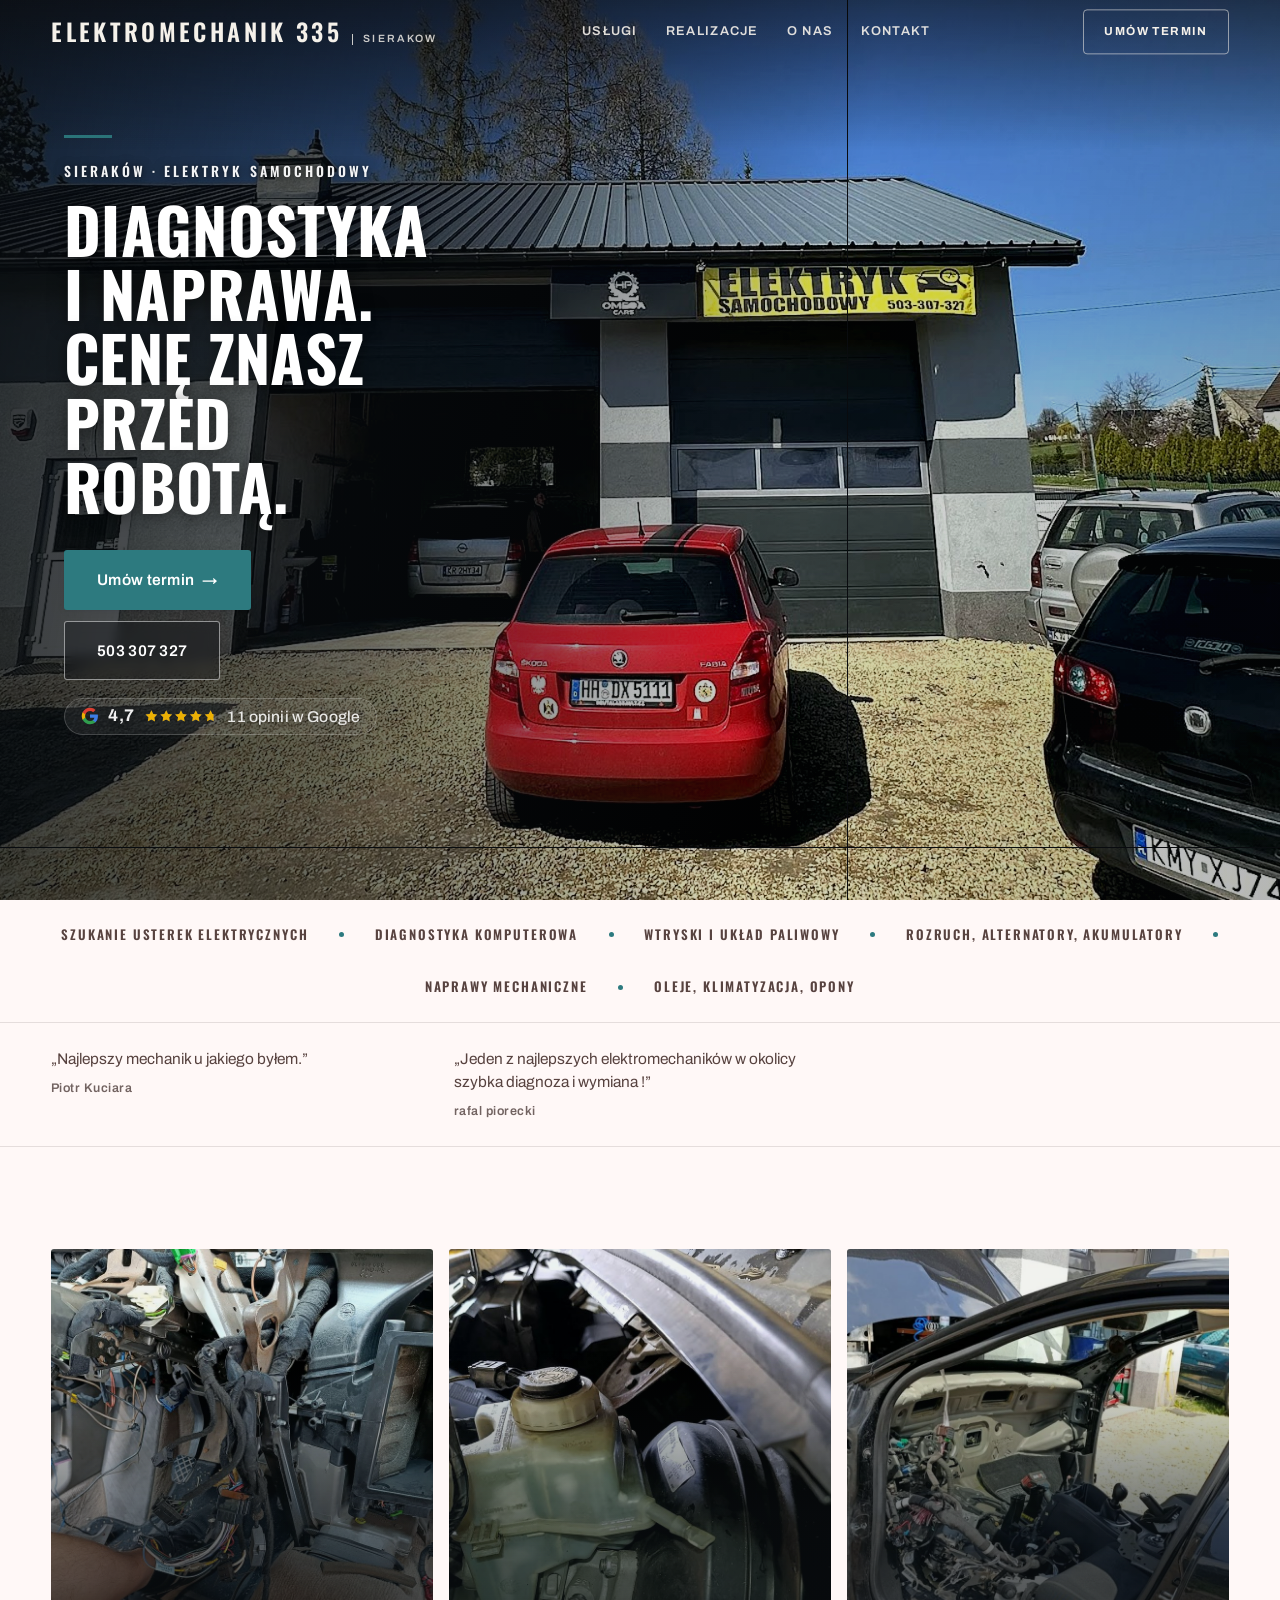
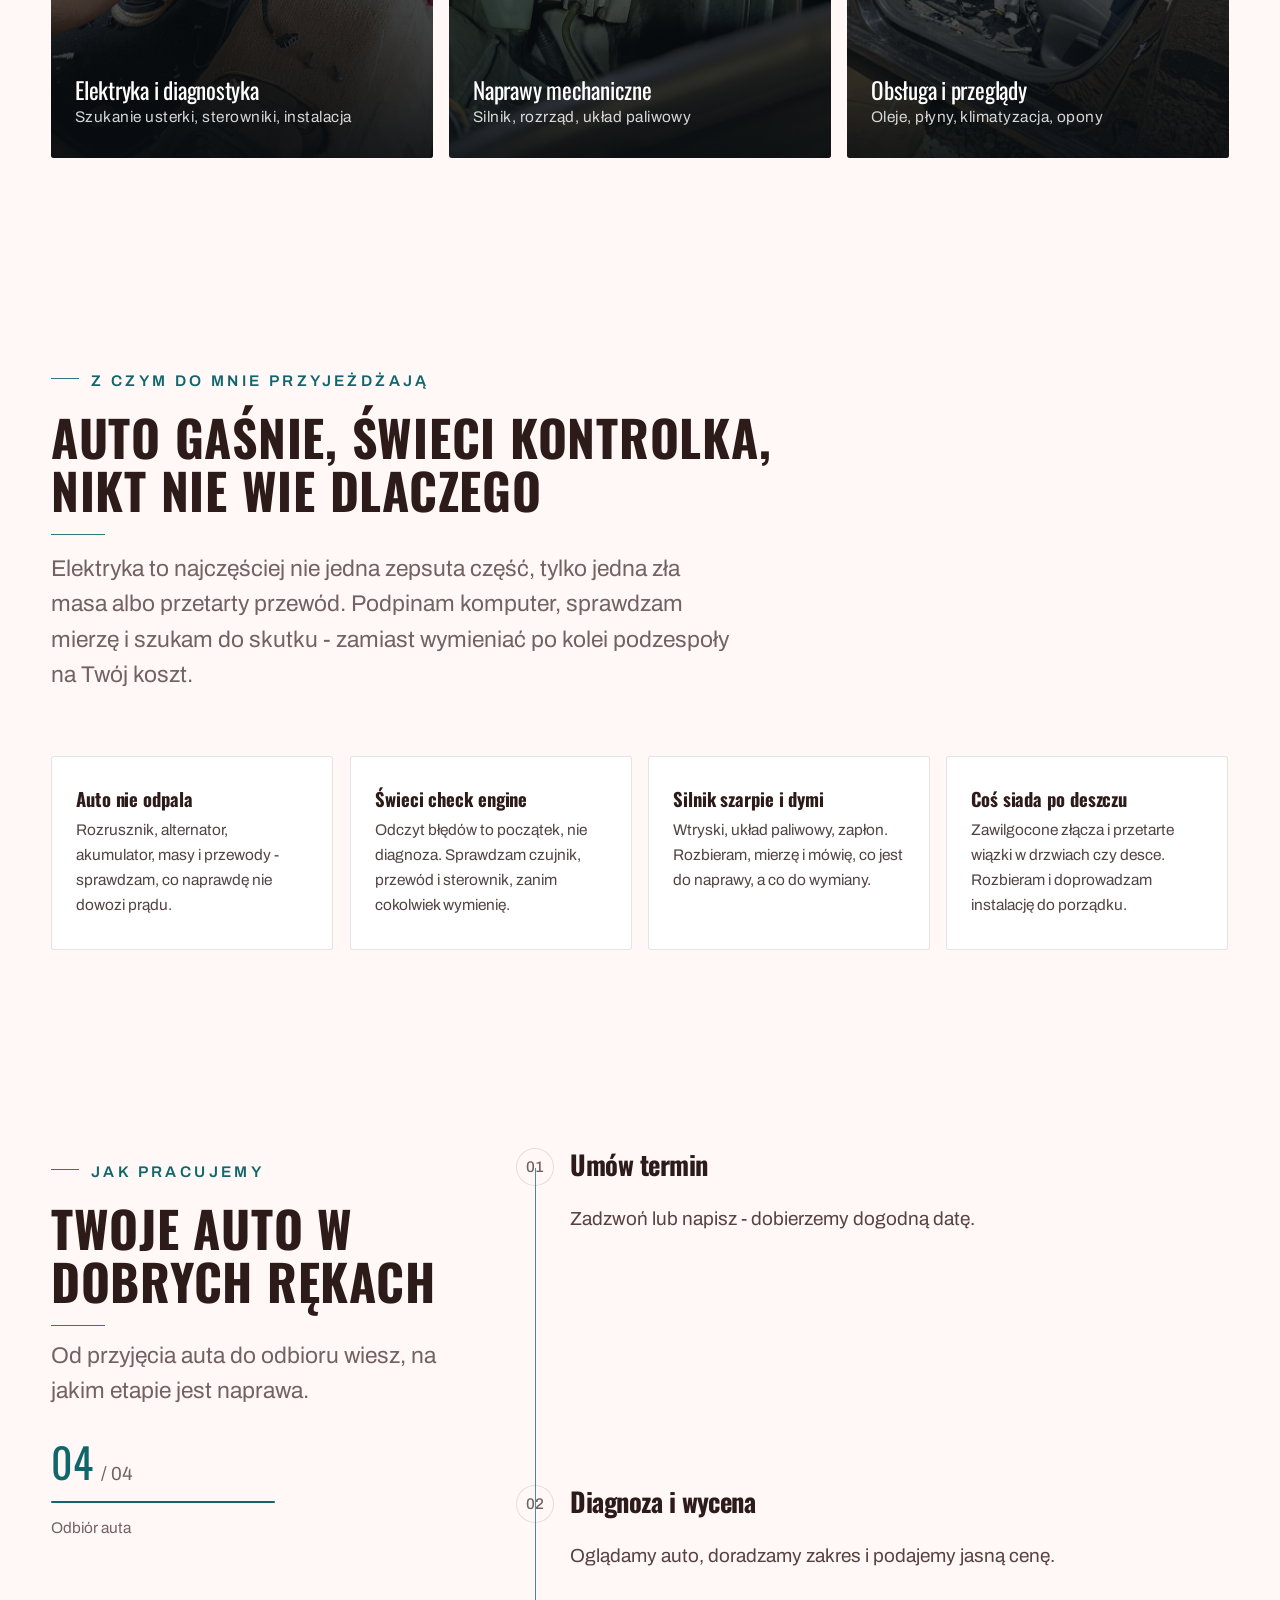
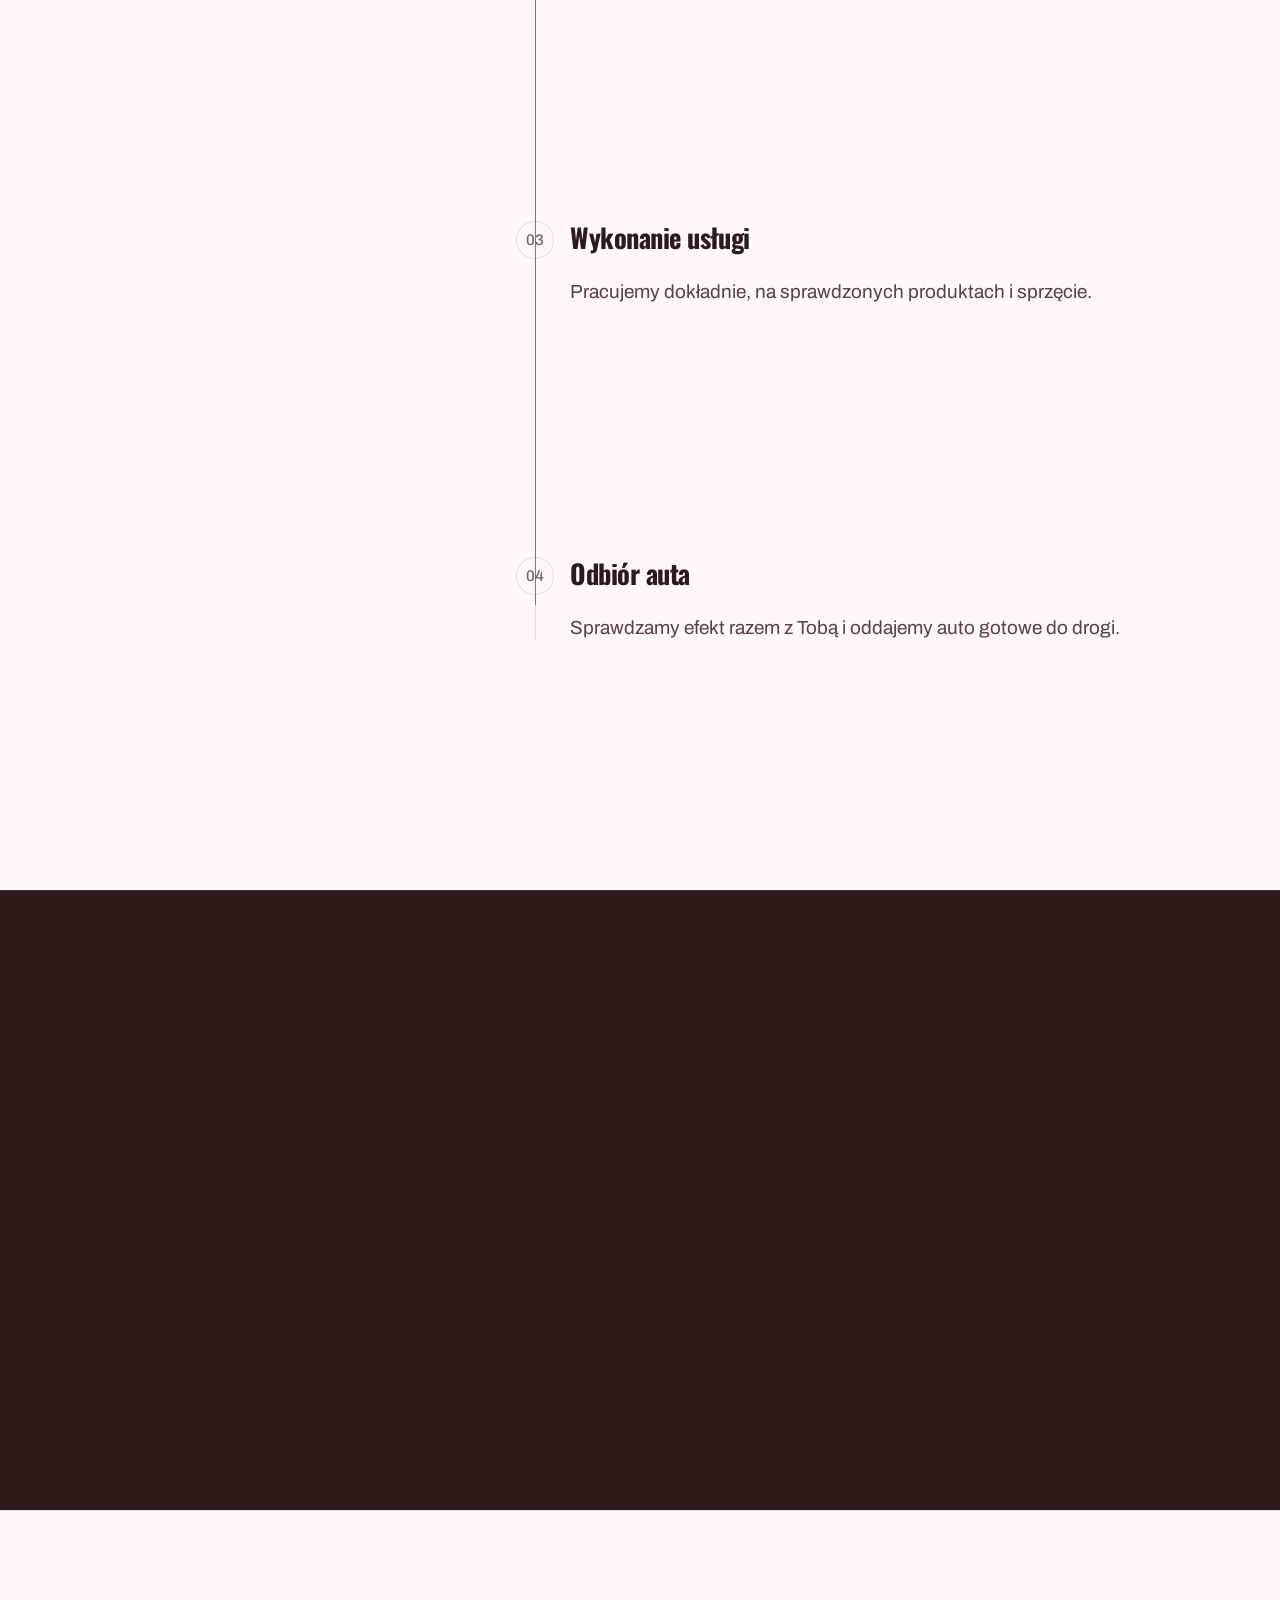
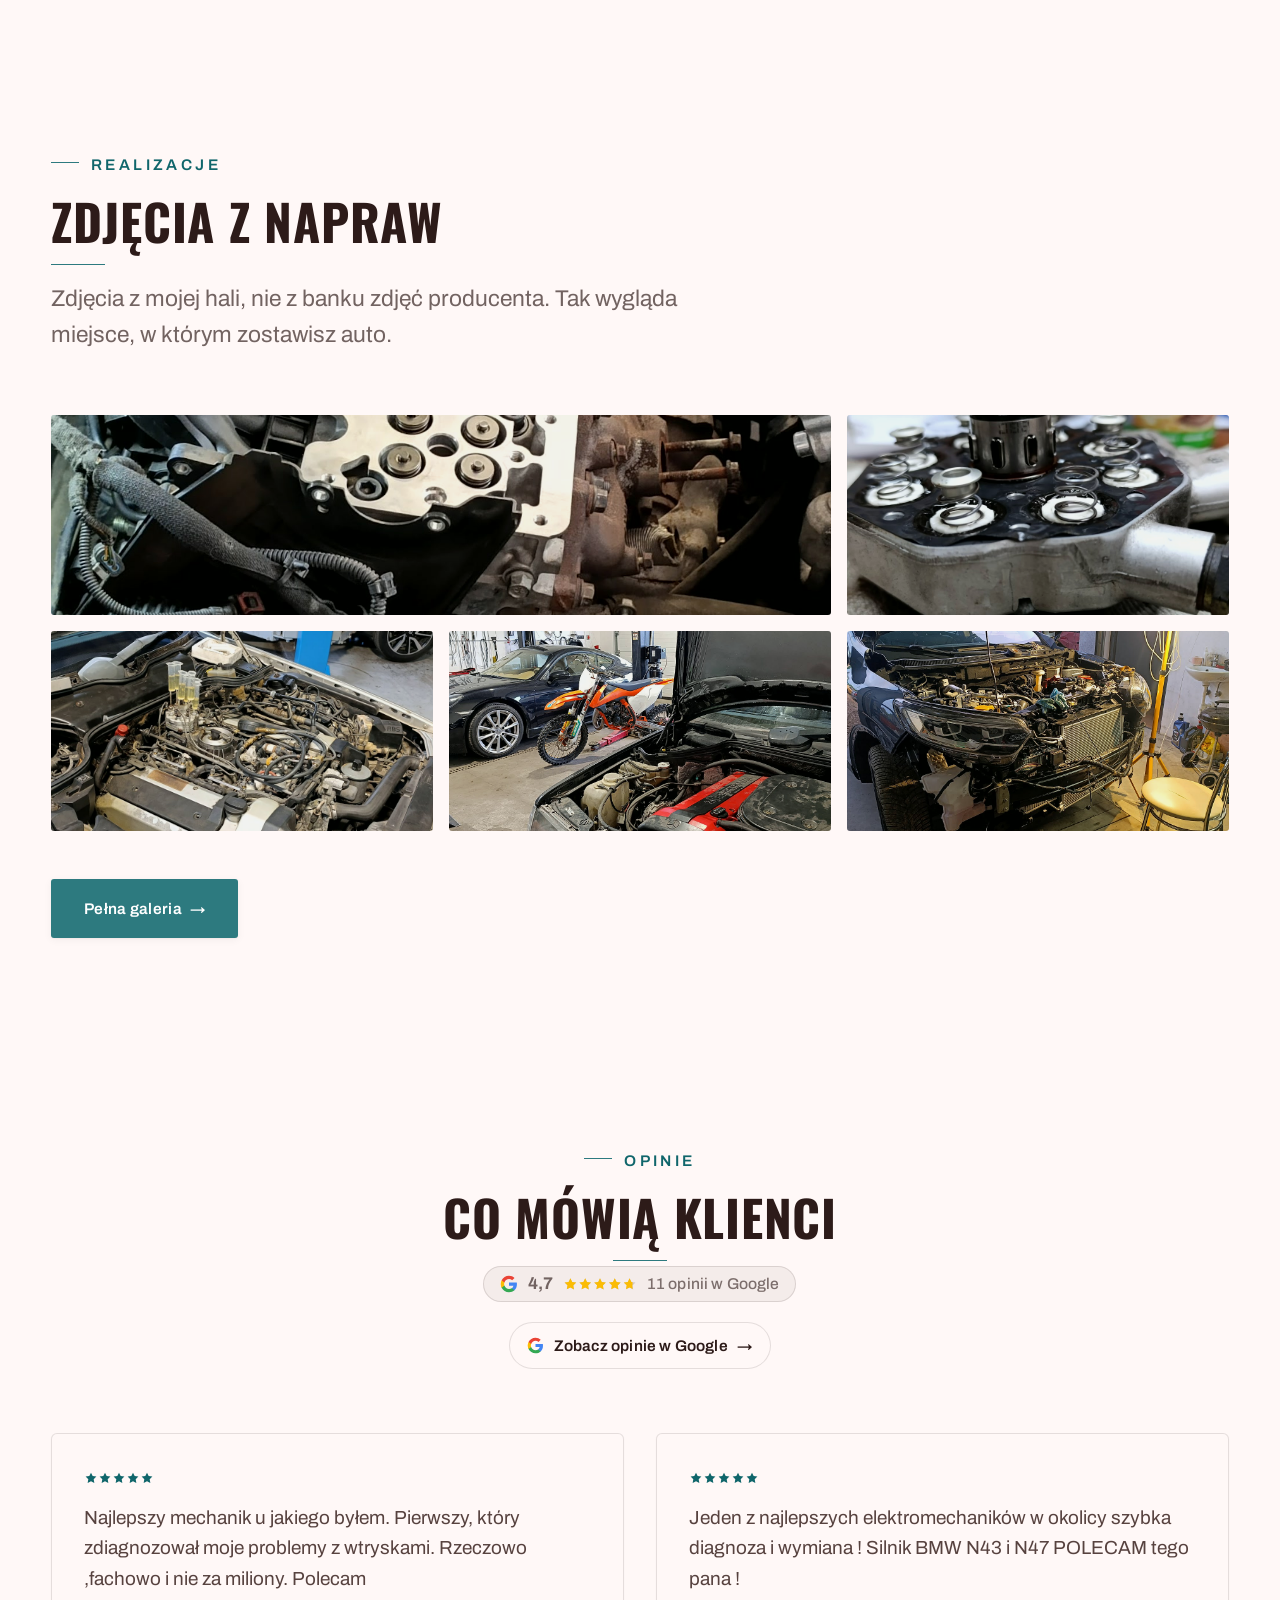
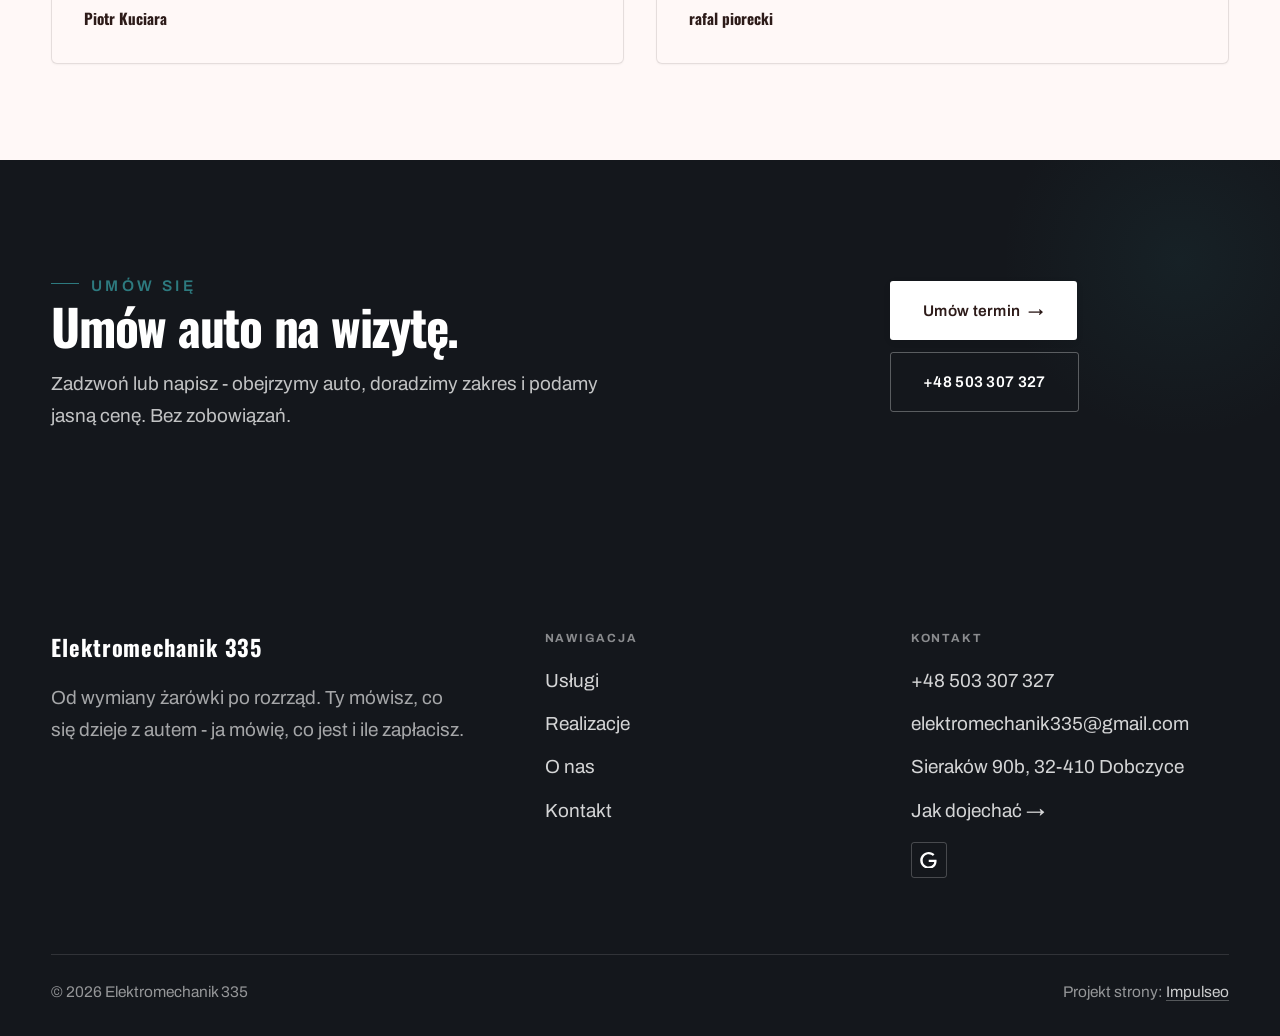
==== commit c1c47c29: "Demo E335: hero i wszystkie kafle na realnych zdjeciach klienta - hero: budynek warsztatu z szyldem " ====
--- a/index.html
+++ b/index.html
@@ -5,19 +5,19 @@
 <meta name="viewport" content="width=device-width, initial-scale=1.0">
 <title>Elektromechanik 335 - elektryka i diagnostyka samochodowa</title>
 <meta name="description" content="Warsztat samochodowy w Sierakowie: przeglądy, naprawy mechaniczne, diagnostyka, klimatyzacja, opony. Cenę znasz przed naprawą. Zadzwoń: +48 503 307 327.">
-<link rel="canonical" href="https://kris20032.github.io/e335-build/">
+<link rel="canonical" href="https://impulseo-pl.github.io/elektromechanik-335/">
 <meta name="robots" content="noindex, nofollow">
 <meta property="og:type" content="website">
 <meta property="og:locale" content="pl_PL">
 <meta property="og:site_name" content="Elektromechanik 335">
 <meta property="og:title" content="Elektromechanik 335 - mechanika i diagnostyka">
 <meta property="og:description" content="Warsztat samochodowy w Sierakowie: przeglądy, naprawy mechaniczne, diagnostyka, klimatyzacja, opony. Cenę znasz przed naprawą. Zadzwoń: +48 503 307 327.">
-<meta property="og:url" content="https://kris20032.github.io/e335-build/">
-<meta property="og:image" content="https://kris20032.github.io/e335-build/img/og.jpg">
+<meta property="og:url" content="https://impulseo-pl.github.io/elektromechanik-335/">
+<meta property="og:image" content="https://impulseo-pl.github.io/elektromechanik-335/img/og.jpg">
 <meta property="og:image:width" content="1200">
 <meta property="og:image:height" content="630">
 <meta name="twitter:card" content="summary_large_image">
-<script type="application/ld+json">{"@context": "https://schema.org", "@type": "AutoRepair", "name": "Elektromechanik 335", "url": "https://kris20032.github.io/e335-build/", "telephone": "+48503307327", "image": "https://kris20032.github.io/e335-build/img/og.jpg", "address": "Sieraków 90b, 32-410 Dobczyce", "sameAs": ["https://maps.google.com/?cid=16810844491470130769"]}</script>
+<script type="application/ld+json">{"@context": "https://schema.org", "@type": "AutoRepair", "name": "Elektromechanik 335", "url": "https://impulseo-pl.github.io/elektromechanik-335/", "telephone": "+48503307327", "image": "https://impulseo-pl.github.io/elektromechanik-335/img/og.jpg", "address": "Sieraków 90b, 32-410 Dobczyce", "sameAs": ["https://maps.google.com/?cid=16810844491470130769"]}</script>
 <link rel="preconnect" href="https://fonts.googleapis.com">
 <link rel="preconnect" href="https://fonts.gstatic.com" crossorigin>
 <link href="https://fonts.googleapis.com/css2?family=Oswald:wght@500;600;700&family=Archivo:wght@400;500;600&display=swap" rel="stylesheet">
@@ -41,19 +41,19 @@
 
 <main>
 <section class="hero-auto">
-  <img class="ha-bg" src="img/hero.jpg" fetchpriority="high" data-rotate="img/hero2.jpg" alt="Elektromechanik 335" width="1880" height="1253">
+  <img class="ha-bg" src="img/hero.jpg" fetchpriority="high" alt="Warsztat Elektromechanik 335 w Sierakowie" width="1920" height="1080">
   <div class="ha-veil"></div>
   <div class="ha-inner">
     <span class="ha-tick" aria-hidden="true"></span>
-    <span class="ha-kicker">Elektryk samochodowy</span>
-    <h1 class="ha-claim">Elektromechanik w Sierakowie. Wycena przed naprawą.</h1>
-    <a href="kontakt.html" class="btn btn-accent ha-cta">Umów termin <span class="arr">→</span></a>
+    <span class="ha-kicker">Sieraków &middot; Elektryk samochodowy</span>
+    <h1 class="ha-claim">Diagnostyka i naprawa. Cenę znasz przed robotą.</h1>
+    <div class="ha-cta-row"><a href="kontakt.html" class="btn btn-accent ha-cta">Umów termin <span class="arr">→</span></a><a href="tel:+48503307327" class="btn btn-ghost ha-cta-tel">503 307 327</a></div>
       <p class="ha-rating"><span class="g-badge"><svg class="gb-ico" viewBox="0 0 24 24" width="18" height="18" aria-hidden="true"><path fill="#4285F4" d="M22.56 12.25c0-.78-.07-1.53-.2-2.25H12v4.26h5.92c-.26 1.37-1.04 2.53-2.21 3.31v2.77h3.57c2.08-1.92 3.28-4.74 3.28-8.09z"/><path fill="#34A853" d="M12 23c2.97 0 5.46-.98 7.28-2.66l-3.57-2.77c-.98.66-2.23 1.06-3.71 1.06-2.86 0-5.29-1.93-6.16-4.53H2.18v2.84C3.99 20.53 7.7 23 12 23z"/><path fill="#FBBC05" d="M5.84 14.09c-.22-.66-.35-1.36-.35-2.09s.13-1.43.35-2.09V7.07H2.18C1.43 8.55 1 10.22 1 12s.43 3.45 1.18 4.93l2.85-2.22.81-.62z"/><path fill="#EA4335" d="M12 5.38c1.62 0 3.06.56 4.21 1.64l3.15-3.15C17.45 2.09 14.97 1 12 1 7.7 1 3.99 3.47 2.18 7.07l3.66 2.84c.87-2.6 3.3-4.53 6.16-4.53z"/></svg><b class="gb-ocena">4,7</b><svg class="gb-stars" viewBox="0 0 90 18" width="74" height="14.8" aria-hidden="true"><g fill="currentColor" opacity=".26"><path transform="translate(0,0)" d="M9 1.6l2.2 4.46 4.92.72-3.56 3.47.84 4.9L9 12.74l-4.4 2.31.84-4.9L1.88 6.68l4.92-.72L9 1.6Z"/><path transform="translate(18,0)" d="M9 1.6l2.2 4.46 4.92.72-3.56 3.47.84 4.9L9 12.74l-4.4 2.31.84-4.9L1.88 6.68l4.92-.72L9 1.6Z"/><path transform="translate(36,0)" d="M9 1.6l2.2 4.46 4.92.72-3.56 3.47.84 4.9L9 12.74l-4.4 2.31.84-4.9L1.88 6.68l4.92-.72L9 1.6Z"/><path transform="translate(54,0)" d="M9 1.6l2.2 4.46 4.92.72-3.56 3.47.84 4.9L9 12.74l-4.4 2.31.84-4.9L1.88 6.68l4.92-.72L9 1.6Z"/><path transform="translate(72,0)" d="M9 1.6l2.2 4.46 4.92.72-3.56 3.47.84 4.9L9 12.74l-4.4 2.31.84-4.9L1.88 6.68l4.92-.72L9 1.6Z"/></g><clipPath id="gs940"><rect x="0" y="0" width="84.6" height="18"/></clipPath><g fill="#FBBC04" clip-path="url(#gs940)"><path transform="translate(0,0)" d="M9 1.6l2.2 4.46 4.92.72-3.56 3.47.84 4.9L9 12.74l-4.4 2.31.84-4.9L1.88 6.68l4.92-.72L9 1.6Z"/><path transform="translate(18,0)" d="M9 1.6l2.2 4.46 4.92.72-3.56 3.47.84 4.9L9 12.74l-4.4 2.31.84-4.9L1.88 6.68l4.92-.72L9 1.6Z"/><path transform="translate(36,0)" d="M9 1.6l2.2 4.46 4.92.72-3.56 3.47.84 4.9L9 12.74l-4.4 2.31.84-4.9L1.88 6.68l4.92-.72L9 1.6Z"/><path transform="translate(54,0)" d="M9 1.6l2.2 4.46 4.92.72-3.56 3.47.84 4.9L9 12.74l-4.4 2.31.84-4.9L1.88 6.68l4.92-.72L9 1.6Z"/><path transform="translate(72,0)" d="M9 1.6l2.2 4.46 4.92.72-3.56 3.47.84 4.9L9 12.74l-4.4 2.31.84-4.9L1.88 6.68l4.92-.72L9 1.6Z"/></g></svg><span class="gb-txt">11 opinii w Google</span></span></p>
   </div>
 </section>
 <section class="spec-ribbon">
   <div class="wrap">
-    <ul class="sr-row reveal"><li>Przeglądy okresowe</li><li>Naprawy mechaniczne</li><li>Wymiana oleju i płynów</li><li>Diagnostyka komputerowa</li><li>Klimatyzacja</li><li>Opony i wulkanizacja</li></ul>
+    <ul class="sr-row reveal"><li>Szukanie usterek elektrycznych</li><li>Diagnostyka komputerowa</li><li>Wtryski i układ paliwowy</li><li>Rozruch, alternatory, akumulatory</li><li>Naprawy mechaniczne</li><li>Oleje, klimatyzacja, opony</li></ul>
   </div>
 </section>
 <section class="opinie-mini" aria-label="Opinie klientów">
@@ -67,10 +67,25 @@
 <section class="gateways-band">
   <div class="wrap">
     <div class="gateways">
-      <a href="oferta.html" class="gateway reveal"><img src="img/g10.jpg" alt="Przeglądy okresowe" loading="lazy" width="1600" height="1066" decoding="async"><span class="g-ttl">Przeglądy okresowe</span></a>
-      <a href="oferta.html" class="gateway reveal"><img src="img/g11.jpg" alt="Naprawy mechaniczne" loading="lazy" width="1600" height="1066" decoding="async"><span class="g-ttl">Naprawy mechaniczne</span></a>
-      <a href="oferta.html" class="gateway reveal"><img src="img/g12.jpg" alt="Wymiana oleju i płynów" loading="lazy" width="1600" height="1066" decoding="async"><span class="g-ttl">Wymiana oleju i płynów</span></a>
+      <a href="oferta.html" class="gateway reveal"><img src="img/k1.jpg" alt="Naprawa instalacji elektrycznej w desce rozdzielczej" loading="lazy" width="900" height="1200" decoding="async"><span class="g-ttl">Elektryka i diagnostyka<small>Szukanie usterki, sterowniki, instalacja</small></span></a>
+      <a href="oferta.html" class="gateway reveal"><img src="img/k2.jpg" alt="Praca w komorze silnika" loading="lazy" width="900" height="1200" decoding="async"><span class="g-ttl">Naprawy mechaniczne<small>Silnik, rozrząd, układ paliwowy</small></span></a>
+      <a href="oferta.html" class="gateway reveal"><img src="img/k3.jpg" alt="Auto rozebrane do naprawy w warsztacie" loading="lazy" width="900" height="1200" decoding="async"><span class="g-ttl">Obsługa i przeglądy<small>Oleje, płyny, klimatyzacja, opony</small></span></a>
     </div>
+  </div>
+</section>
+<section class="usterki">
+  <div class="wrap">
+    <div class="head reveal">
+      <span class="eyebrow">Z czym do mnie przyjeżdżają</span>
+      <h2>Auto gaśnie, świeci kontrolka, nikt nie wie dlaczego</h2>
+      <p>Elektryka to najczęściej nie jedna zepsuta część, tylko jedna zła masa albo przetarty przewód. Podpinam komputer, sprawdzam mierzę i szukam do skutku - zamiast wymieniać po kolei podzespoły na Twój koszt.</p>
+    </div>
+    <ul class="ust-grid">
+      <li class="reveal"><h3>Auto nie odpala</h3><p>Rozrusznik, alternator, akumulator, masy i przewody - sprawdzam, co naprawdę nie dowozi prądu.</p></li>
+      <li class="reveal"><h3>Świeci check engine</h3><p>Odczyt błędów to początek, nie diagnoza. Sprawdzam czujnik, przewód i sterownik, zanim cokolwiek wymienię.</p></li>
+      <li class="reveal"><h3>Silnik szarpie i dymi</h3><p>Wtryski, układ paliwowy, zapłon. Rozbieram, mierzę i mówię, co jest do naprawy, a co do wymiany.</p></li>
+      <li class="reveal"><h3>Coś siada po deszczu</h3><p>Zawilgocone złącza i przetarte wiązki w drzwiach czy desce. Rozbieram i doprowadzam instalację do porządku.</p></li>
+    </ul>
   </div>
 </section>
 <section class="proces proces-os auto">
@@ -94,7 +109,7 @@
   </div>
 </section>
 <section class="stopklatka" aria-hidden="true">
-  <div class="stk-bg" style="background-image:url(img/g13.jpg)"></div>
+  <div class="stk-bg" style="background-image:url(img/stk.jpg)"></div>
 </section>
 <section>
   <div class="wrap">
@@ -104,11 +119,11 @@
       <p>Zdjęcia z mojej hali, nie z banku zdjęć producenta. Tak wygląda miejsce, w którym zostawisz auto.</p>
     </div>
     <div class="gallery">
-      <div class="tile t-two3 reveal"><img src="img/g1.jpg" alt="Elektromechanik 335" loading="lazy" width="1600" height="2133" decoding="async"></div>
-      <div class="tile t-third reveal"><img src="img/g2.jpg" alt="Elektromechanik 335" loading="lazy" width="1532" height="614" decoding="async"></div>
-      <div class="tile t-third reveal"><img src="img/g3.jpg" alt="Elektromechanik 335" loading="lazy" width="1600" height="2125" decoding="async"></div>
-      <div class="tile t-third reveal"><img src="img/g4.jpg" alt="Elektromechanik 335" loading="lazy" width="1600" height="722" decoding="async"></div>
-      <div class="tile t-third reveal"><img src="img/g5.jpg" alt="Elektromechanik 335" loading="lazy" width="1600" height="722" decoding="async"></div>
+      <div class="tile t-two3 reveal"><img src="img/g9.jpg" alt="Rozebrany silnik w warsztacie Elektromechanik 335" loading="lazy" width="1346" height="3390" decoding="async"></div>
+      <div class="tile t-third reveal"><img src="img/g2.jpg" alt="Rozebrana pompa wtryskowa" loading="lazy" width="1532" height="614" decoding="async"></div>
+      <div class="tile t-third reveal"><img src="img/g6.jpg" alt="Komora silnika przygotowana do naprawy" loading="lazy" width="1534" height="620" decoding="async"></div>
+      <div class="tile t-third reveal"><img src="img/g4.jpg" alt="Naprawa w hali warsztatu" loading="lazy" width="1600" height="722" decoding="async"></div>
+      <div class="tile t-third reveal"><img src="img/g5.jpg" alt="Komora silnika w trakcie naprawy" loading="lazy" width="1600" height="722" decoding="async"></div>
     </div>
     <div style="margin-top:var(--space-7)" class="reveal"><a href="realizacje.html" class="btn btn-accent">Pełna galeria <span class="arr">→</span></a></div>
   </div>
--- a/assets/styles.css
+++ b/assets/styles.css
@@ -1753,3 +1753,28 @@
 .btn-accent{color:#fff}
 .nav .nav-links a.btn-accent{color:#fff}
 .btn-accent[data-accent-d],.cta-d .btn-accent{color:#fff}
+
+
+/* --- Elektromechanik 335: sekcja usterek + hero CTA --- */
+.ha-cta-row{display:flex;flex-wrap:wrap;gap:.7rem;align-items:center}
+.ha-cta-tel{color:#fff;border:1px solid rgba(255,255,255,.5);background:rgba(10,14,18,.35);
+  backdrop-filter:blur(6px);font-variant-numeric:tabular-nums;letter-spacing:.02em}
+.ha-cta-tel:hover{background:rgba(10,14,18,.6);border-color:rgba(255,255,255,.85)}
+.hero-auto .ha-veil{background:linear-gradient(100deg,rgba(8,12,16,.86) 0%,rgba(8,12,16,.62) 32%,rgba(8,12,16,.16) 62%,rgba(8,12,16,.30) 100%)}
+.hero-auto .ha-bg{filter:saturate(1.06) contrast(1.04)}
+.ha-cta-row .ha-cta,.ha-cta-row .ha-cta-tel{margin-top:0}
+.ha-cta-row{margin-top:var(--space-6)}
+
+.usterki{padding:var(--space-9) 0}
+.ust-grid{list-style:none;margin:var(--space-7) 0 0;padding:0;
+  display:grid;grid-template-columns:repeat(4,1fr);gap:var(--space-4)}
+.ust-grid li{position:relative;padding:var(--space-6) var(--space-5) var(--space-6);
+  border:1px solid var(--line,rgba(18,24,30,.12));border-radius:var(--r-sm);
+  background:var(--surface,#fff);overflow:hidden}
+.ust-grid li::before{content:"";position:absolute;left:0;top:0;bottom:0;width:3px;
+  background:var(--accent,#1f7a8c);transform:scaleY(0);transform-origin:top;transition:transform .45s cubic-bezier(.22,.61,.36,1)}
+.ust-grid li:hover::before{transform:scaleY(1)}
+.ust-grid h3{font-family:var(--font-display);font-size:1.16rem;letter-spacing:-.005em;margin:0 0 .5rem}
+.ust-grid p{margin:0;font-size:var(--text-sm);line-height:1.62;opacity:.82}
+@media(max-width:1000px){.ust-grid{grid-template-columns:repeat(2,1fr)}}
+@media(max-width:600px){.ust-grid{grid-template-columns:1fr}}
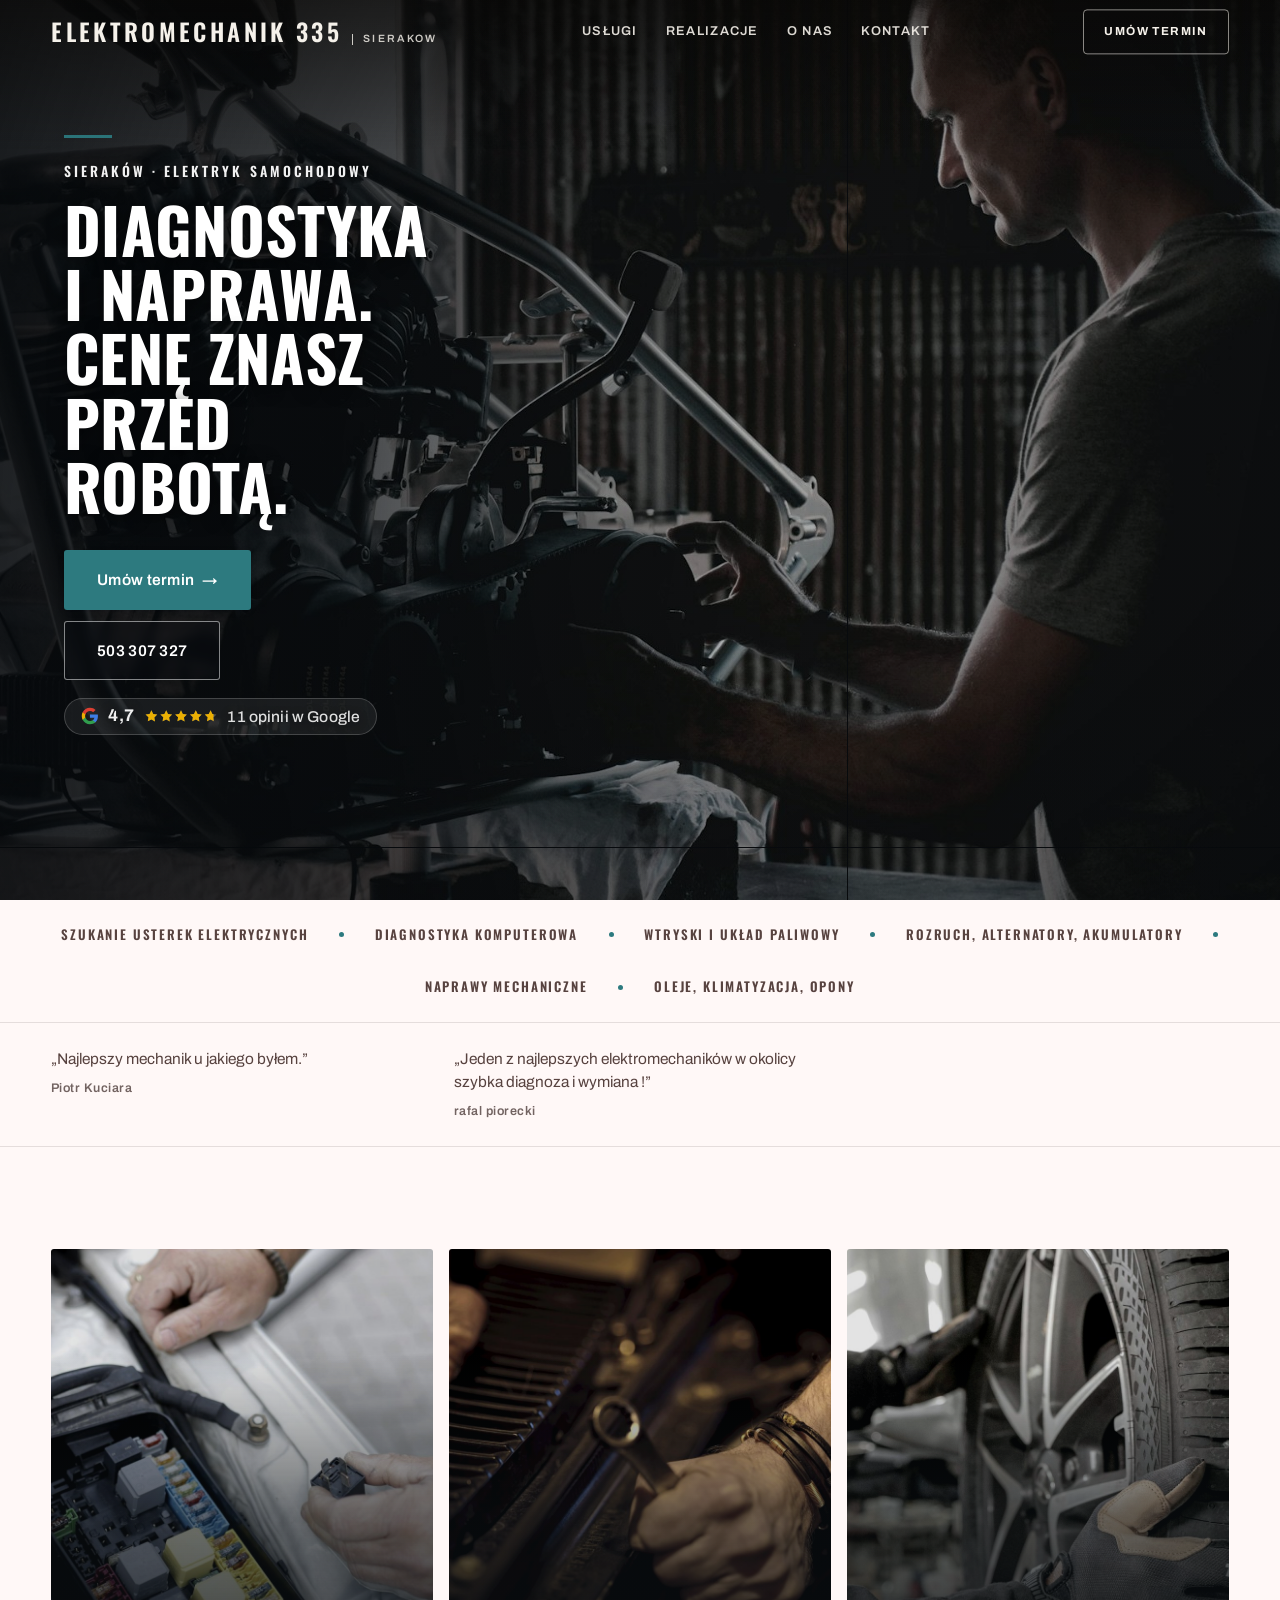
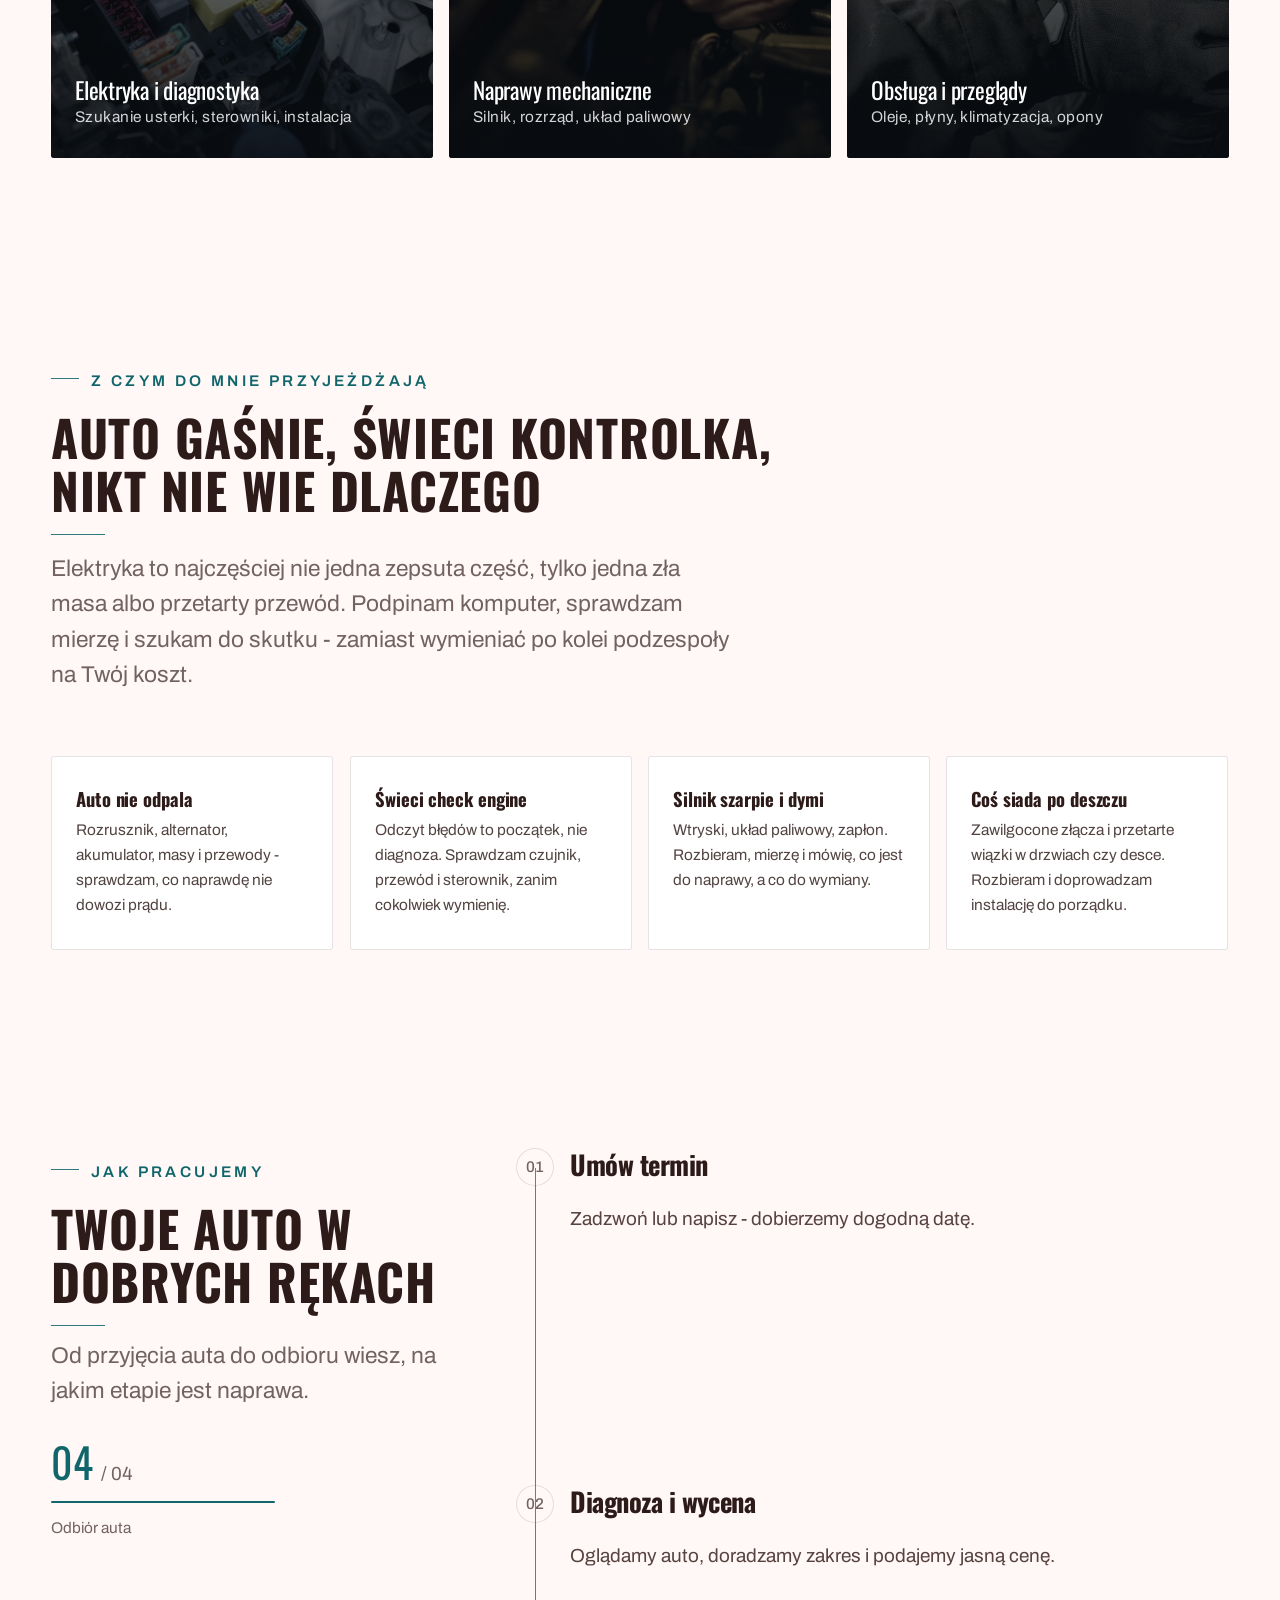
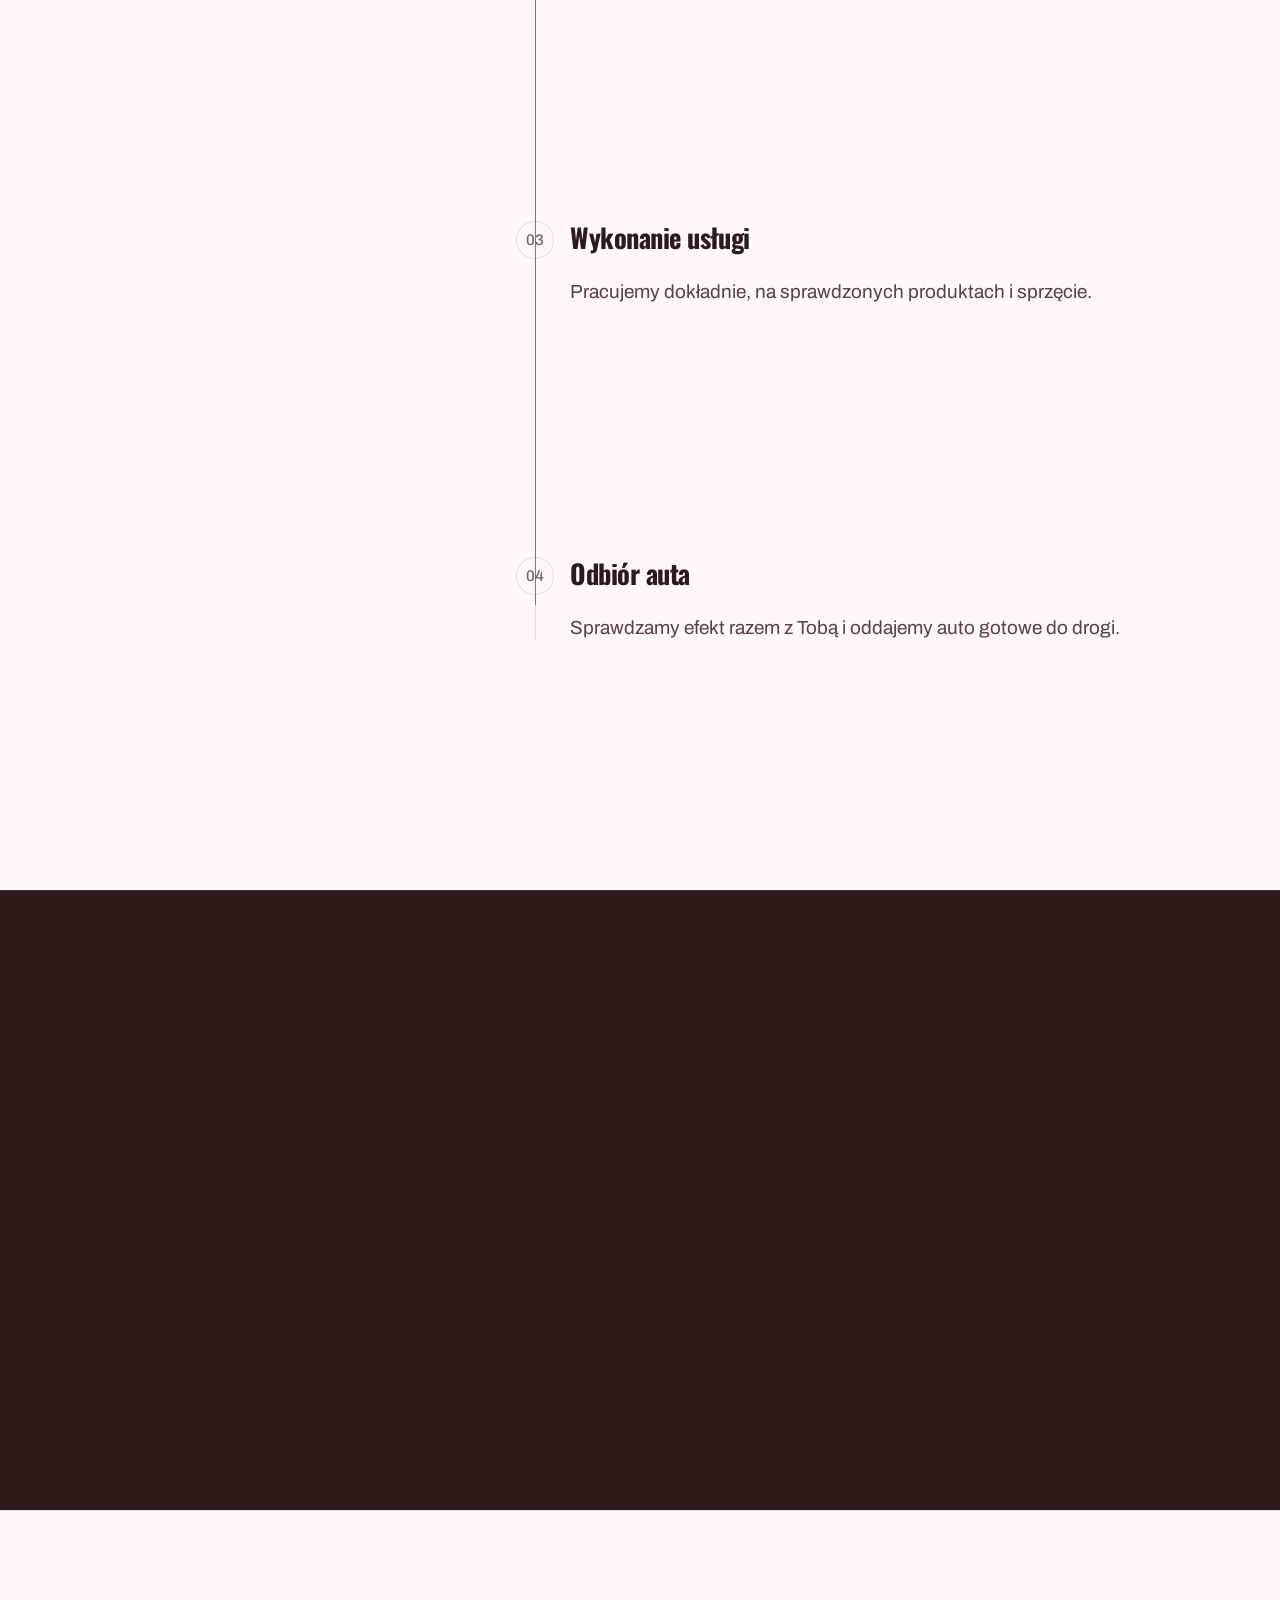
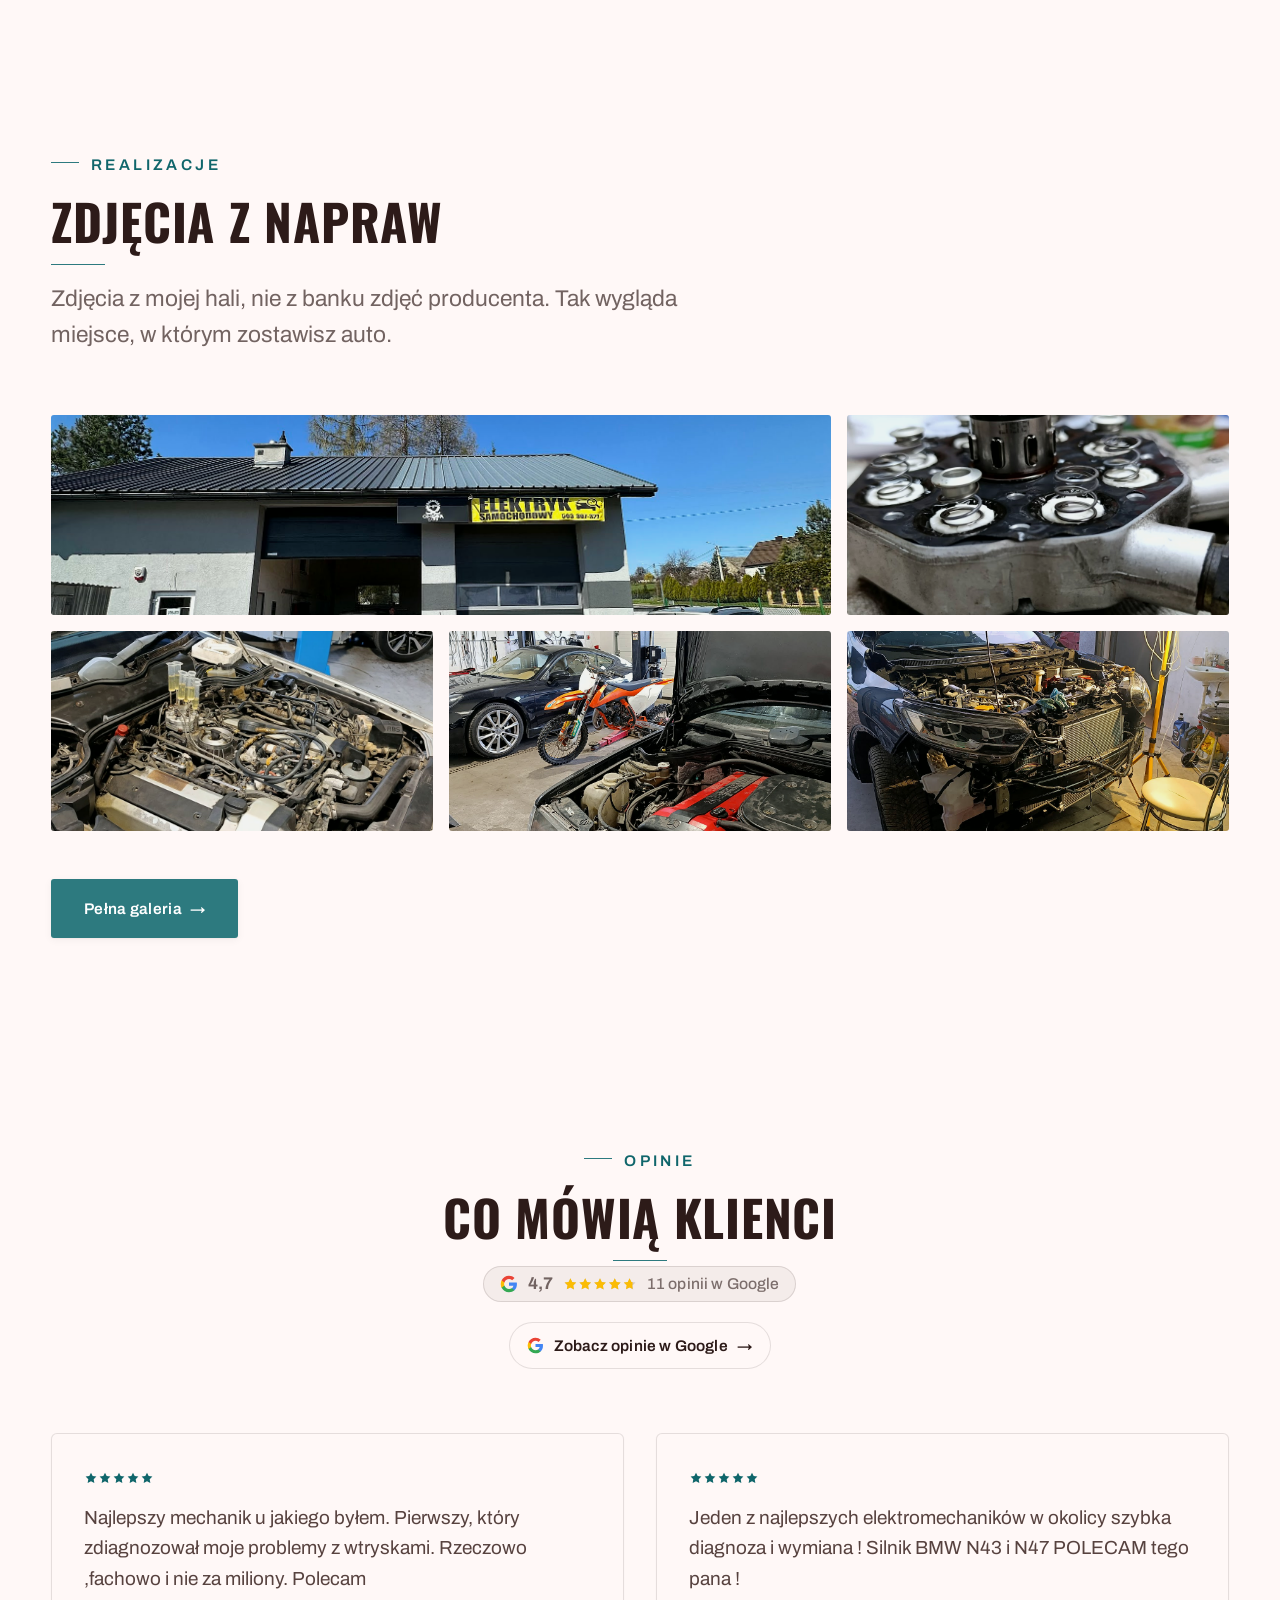
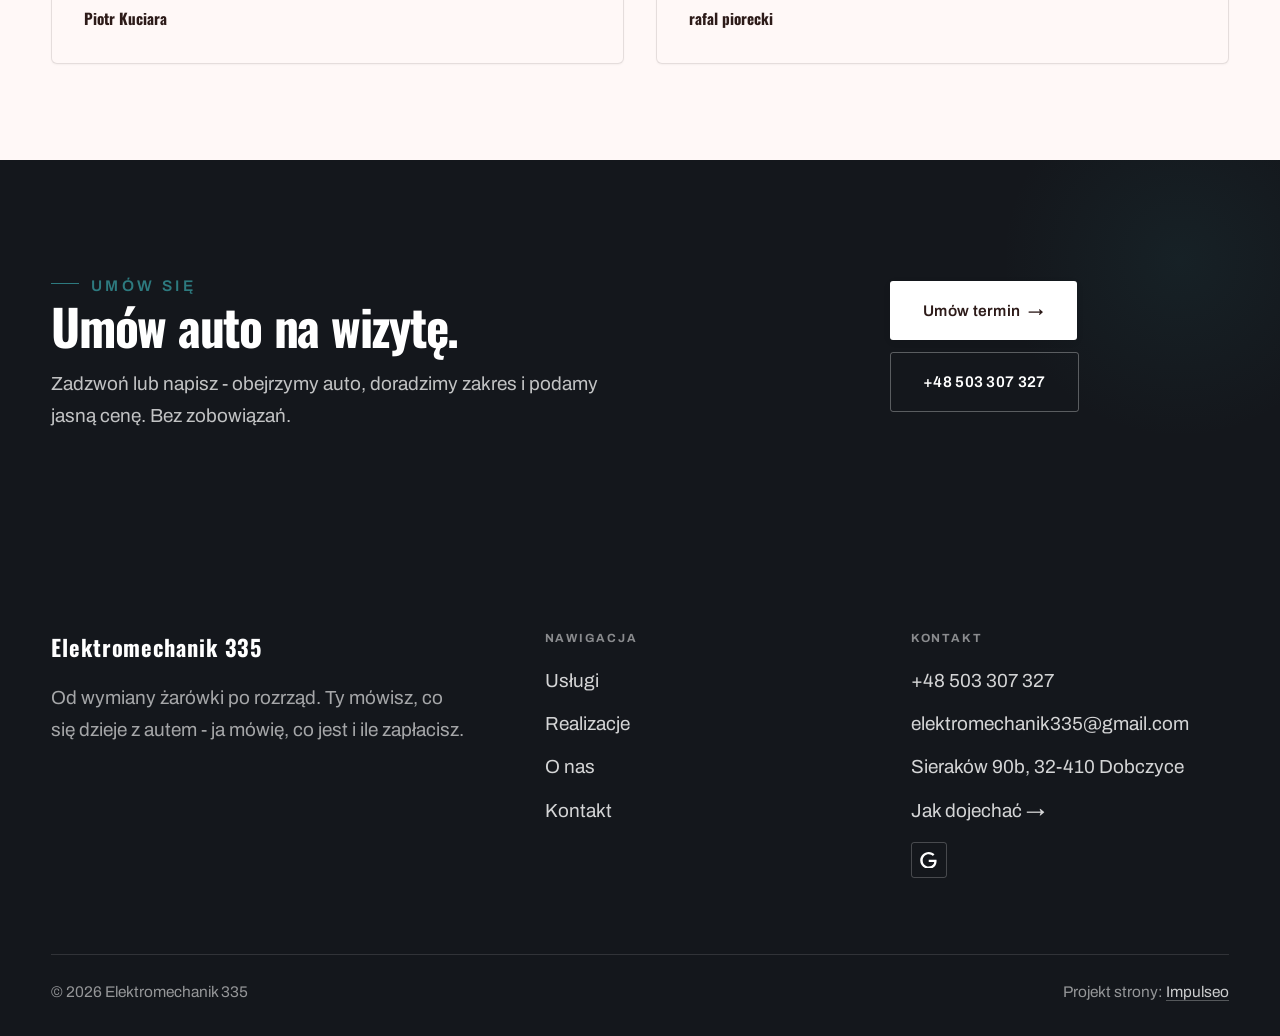
==== commit bef48fd3: "Hero i kafle na kinowych kadrach, zdjecia klienta w galerii Co-Authored-By: Claude Opus 5 (1M contex" ====
--- a/index.html
+++ b/index.html
@@ -119,7 +119,7 @@
       <p>Zdjęcia z mojej hali, nie z banku zdjęć producenta. Tak wygląda miejsce, w którym zostawisz auto.</p>
     </div>
     <div class="gallery">
-      <div class="tile t-two3 reveal"><img src="img/g9.jpg" alt="Rozebrany silnik w warsztacie Elektromechanik 335" loading="lazy" width="1346" height="3390" decoding="async"></div>
+      <div class="tile t-two3 reveal"><img src="img/g1.jpg" alt="Warsztat Elektromechanik 335 w Sierakowie" loading="lazy" width="1600" height="2133" decoding="async"></div>
       <div class="tile t-third reveal"><img src="img/g2.jpg" alt="Rozebrana pompa wtryskowa" loading="lazy" width="1532" height="614" decoding="async"></div>
       <div class="tile t-third reveal"><img src="img/g6.jpg" alt="Komora silnika przygotowana do naprawy" loading="lazy" width="1534" height="620" decoding="async"></div>
       <div class="tile t-third reveal"><img src="img/g4.jpg" alt="Naprawa w hali warsztatu" loading="lazy" width="1600" height="722" decoding="async"></div>
--- a/assets/styles.css
+++ b/assets/styles.css
@@ -1760,8 +1760,8 @@
 .ha-cta-tel{color:#fff;border:1px solid rgba(255,255,255,.5);background:rgba(10,14,18,.35);
   backdrop-filter:blur(6px);font-variant-numeric:tabular-nums;letter-spacing:.02em}
 .ha-cta-tel:hover{background:rgba(10,14,18,.6);border-color:rgba(255,255,255,.85)}
-.hero-auto .ha-veil{background:linear-gradient(100deg,rgba(8,12,16,.86) 0%,rgba(8,12,16,.62) 32%,rgba(8,12,16,.16) 62%,rgba(8,12,16,.30) 100%)}
-.hero-auto .ha-bg{filter:saturate(1.06) contrast(1.04)}
+.hero-auto .ha-veil{background:linear-gradient(100deg,rgba(6,9,12,.90) 0%,rgba(6,9,12,.72) 30%,rgba(6,9,12,.28) 60%,rgba(6,9,12,.52) 100%),radial-gradient(120% 90% at 70% 45%,transparent 30%,rgba(4,6,9,.55) 100%)}
+.hero-auto .ha-bg{filter:saturate(.96) contrast(1.06)}
 .ha-cta-row .ha-cta,.ha-cta-row .ha-cta-tel{margin-top:0}
 .ha-cta-row{margin-top:var(--space-6)}
 
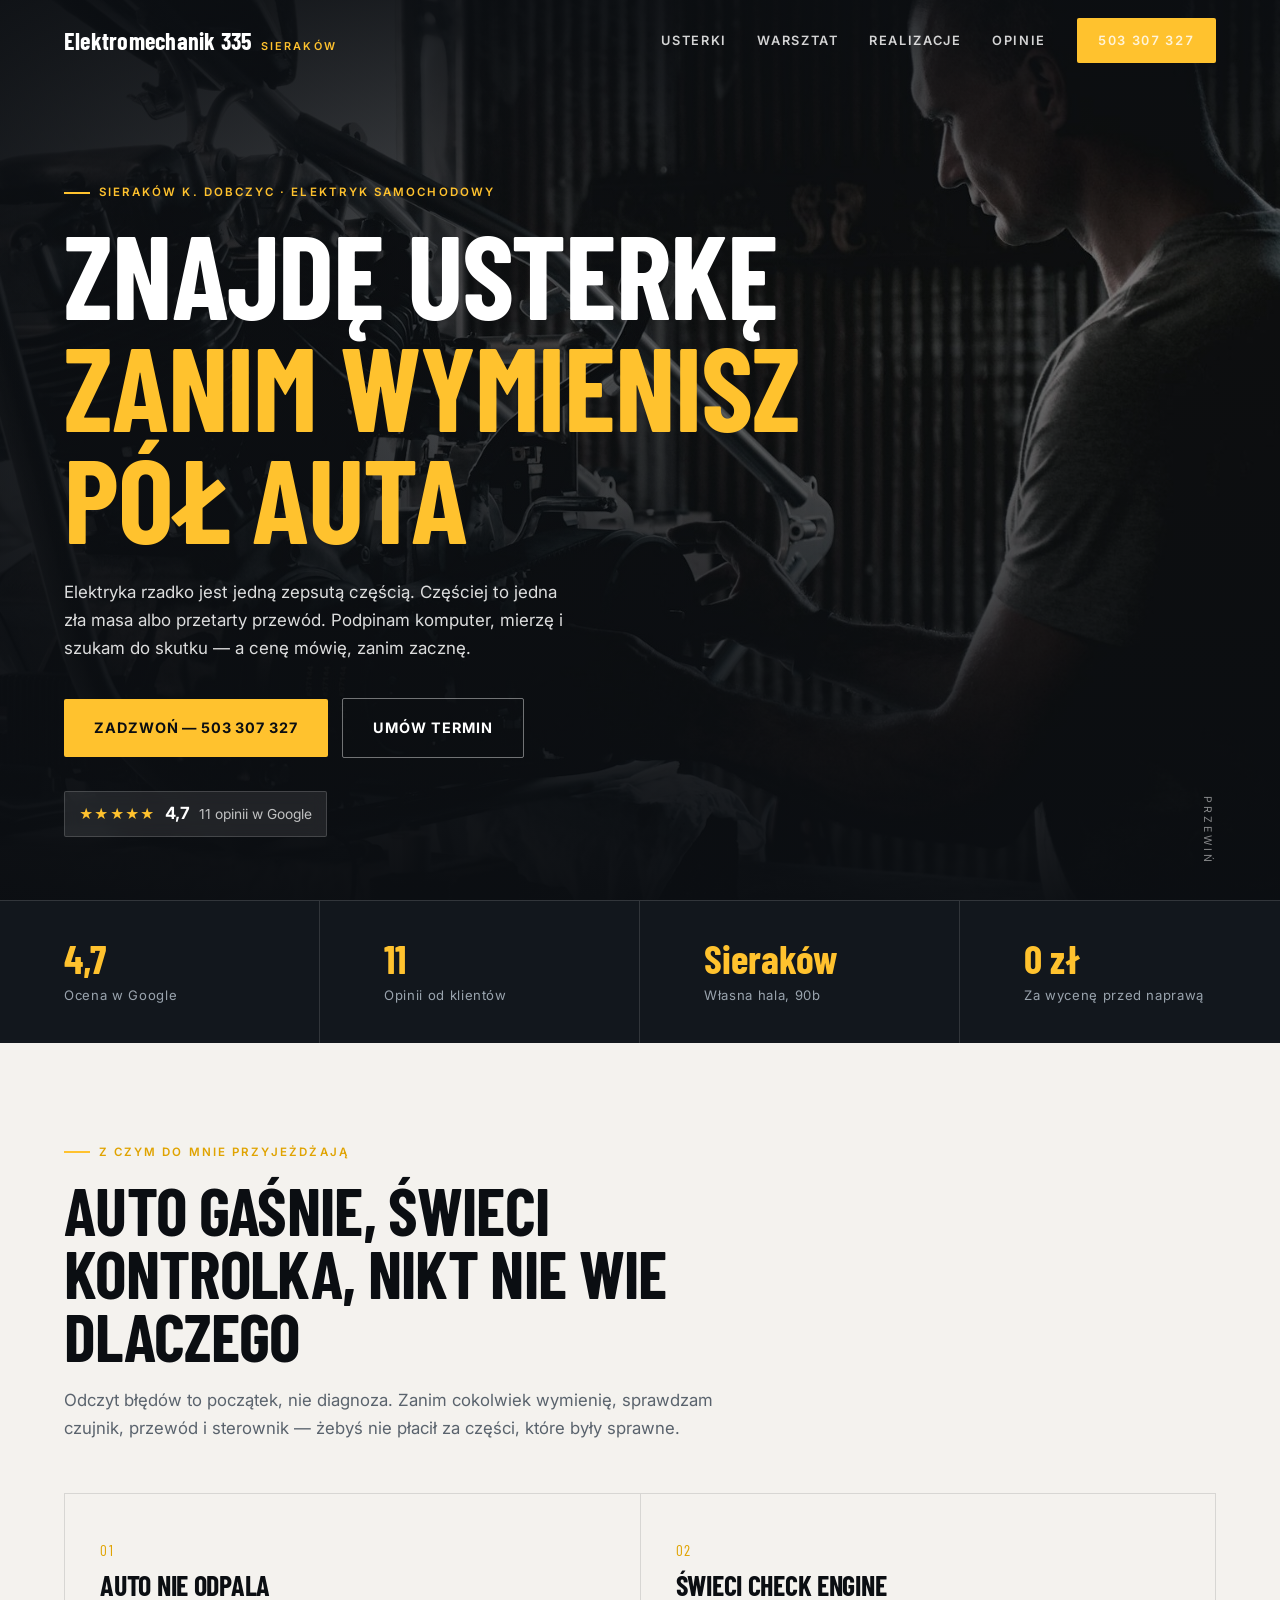
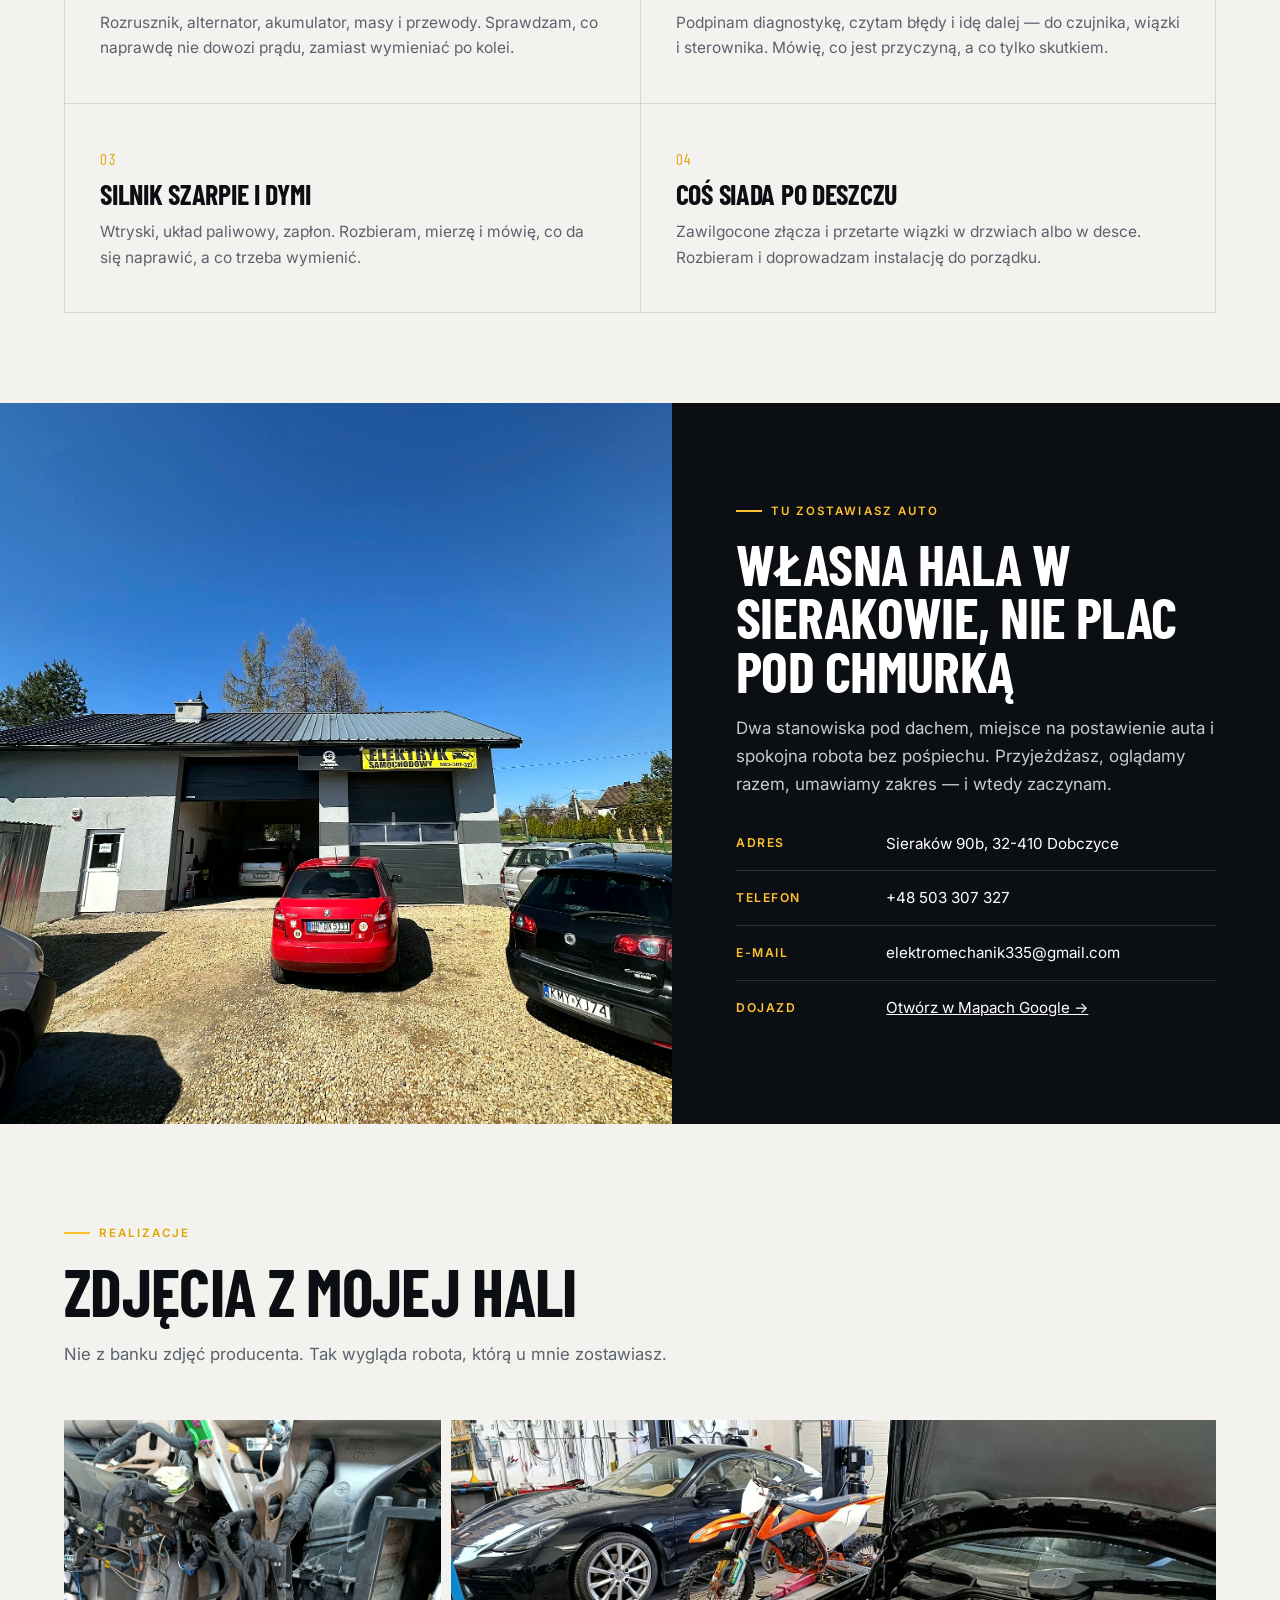
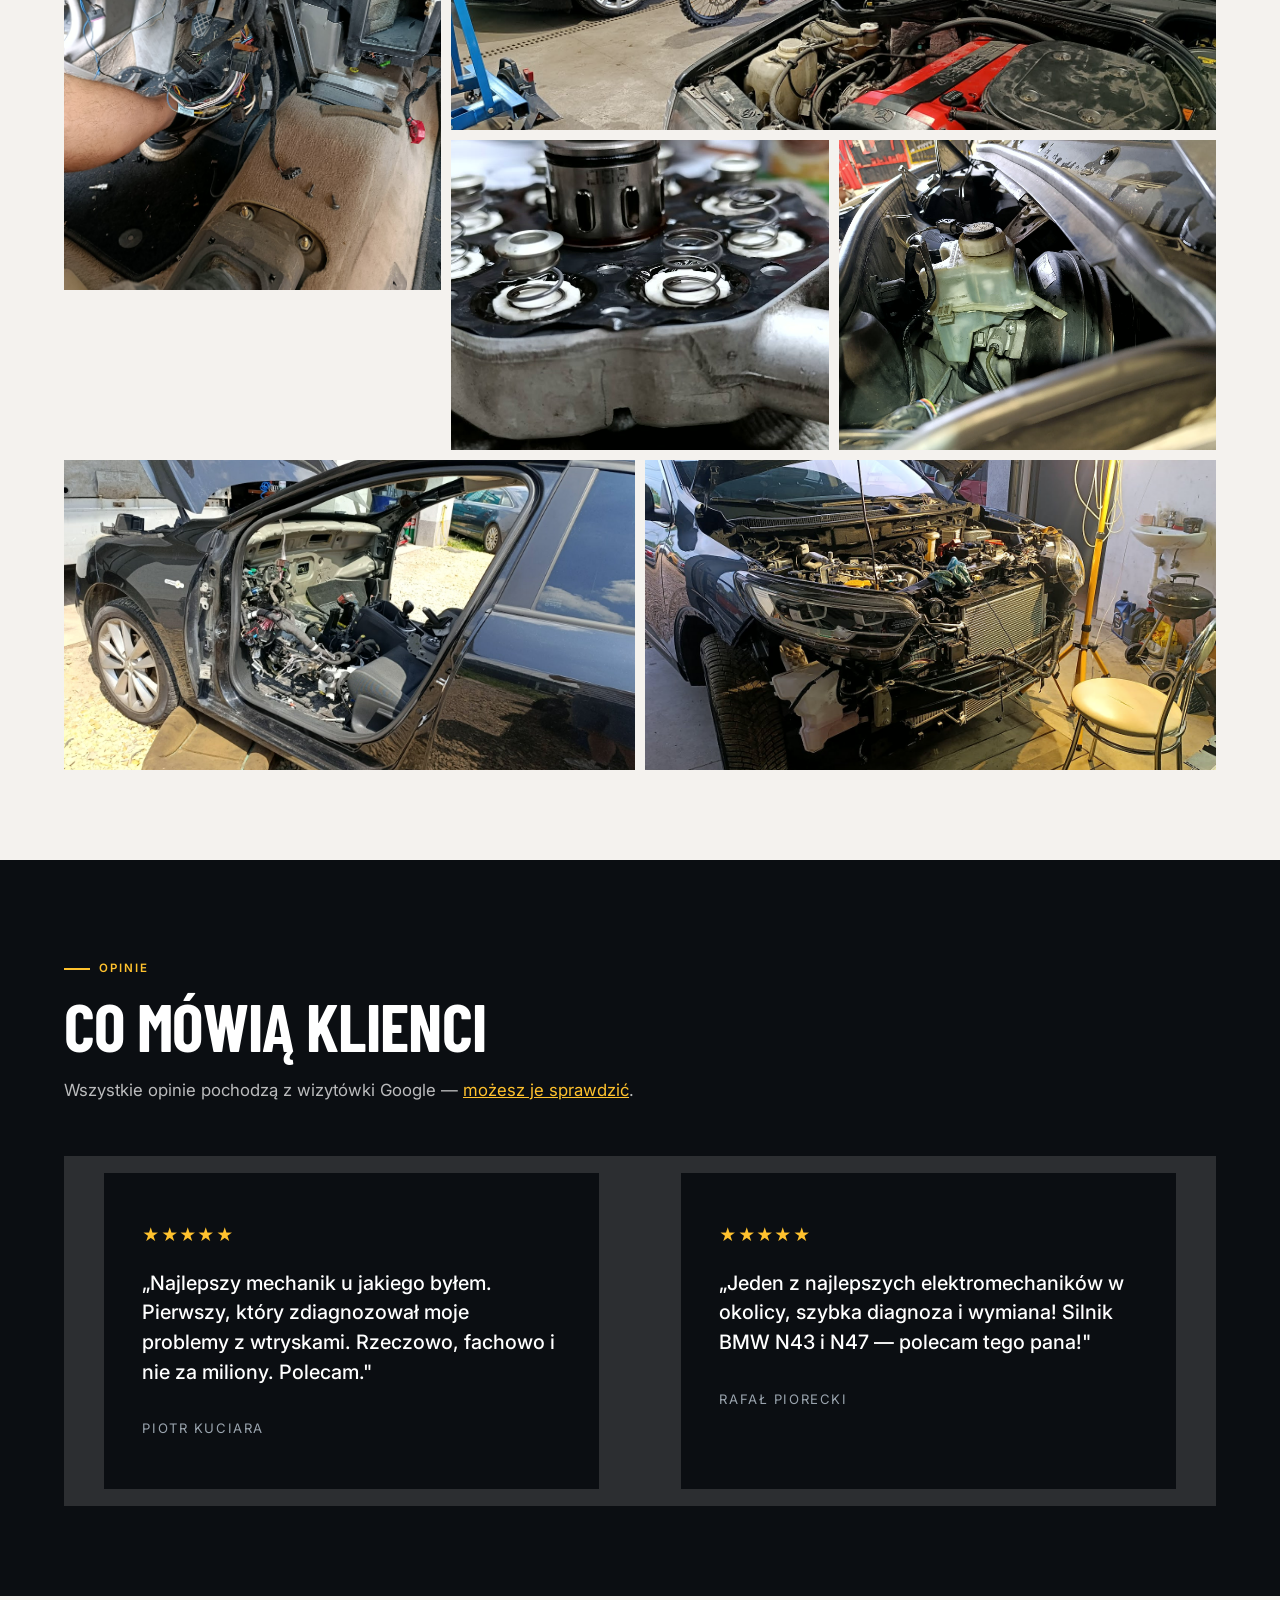
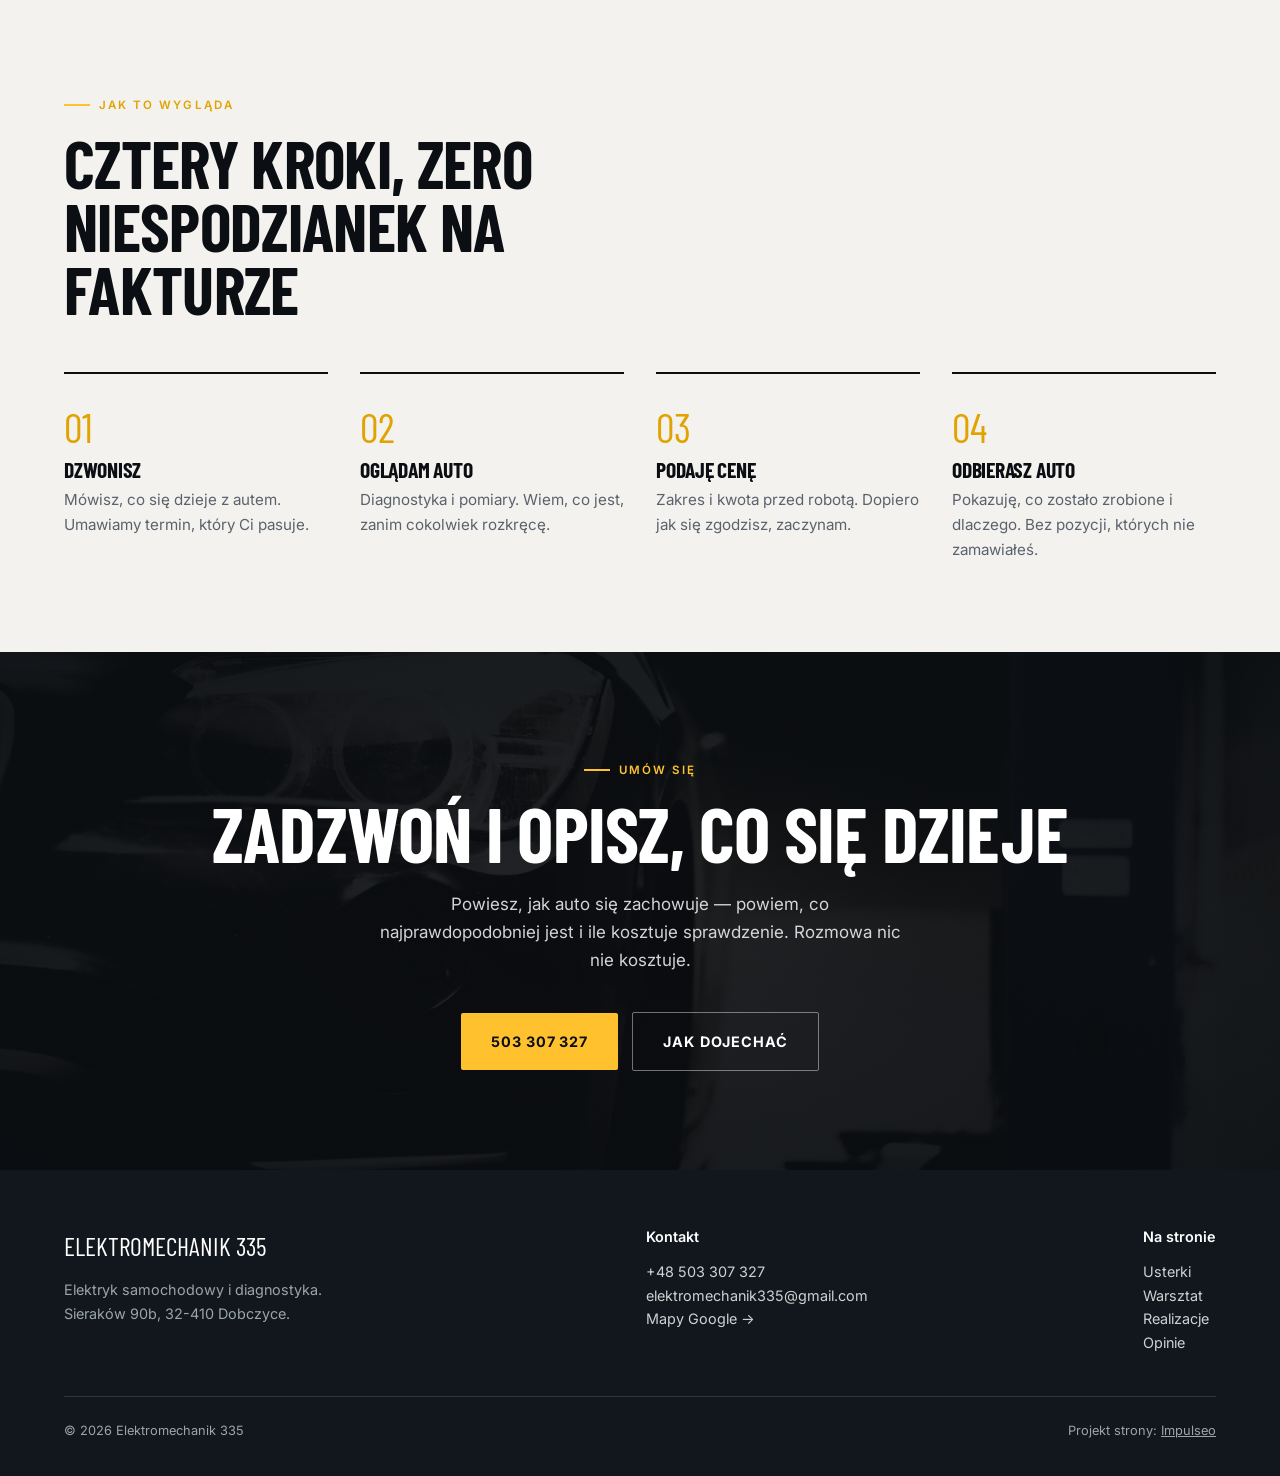
==== commit 3adde7bf: "Nowy projekt jako glowna strona demo - index.html = nowy layout (czern/bursztyn, one-pager) - v2.htm" ====
--- a/index.html
+++ b/index.html
@@ -3,194 +3,426 @@
 <head>
 <meta charset="UTF-8">
 <meta name="viewport" content="width=device-width, initial-scale=1.0">
-<title>Elektromechanik 335 - elektryka i diagnostyka samochodowa</title>
-<meta name="description" content="Warsztat samochodowy w Sierakowie: przeglądy, naprawy mechaniczne, diagnostyka, klimatyzacja, opony. Cenę znasz przed naprawą. Zadzwoń: +48 503 307 327.">
+<title>Elektromechanik 335 — elektryk samochodowy, Sieraków</title>
+<meta name="description" content="Elektryk samochodowy w Sierakowie koło Dobczyc. Diagnostyka komputerowa, szukanie usterek elektrycznych, wtryski, naprawy mechaniczne. Cenę znasz przed robotą. 503 307 327.">
+<meta name="robots" content="noindex, nofollow">
 <link rel="canonical" href="https://impulseo-pl.github.io/elektromechanik-335/">
-<meta name="robots" content="noindex, nofollow">
 <meta property="og:type" content="website">
 <meta property="og:locale" content="pl_PL">
 <meta property="og:site_name" content="Elektromechanik 335">
-<meta property="og:title" content="Elektromechanik 335 - mechanika i diagnostyka">
-<meta property="og:description" content="Warsztat samochodowy w Sierakowie: przeglądy, naprawy mechaniczne, diagnostyka, klimatyzacja, opony. Cenę znasz przed naprawą. Zadzwoń: +48 503 307 327.">
+<meta property="og:title" content="Elektromechanik 335 - elektryk samochodowy, Sieraków">
+<meta property="og:description" content="Znajdę usterkę, zanim wymienisz pół auta. Diagnostyka i elektryka samochodowa w Sierakowie. 503 307 327.">
 <meta property="og:url" content="https://impulseo-pl.github.io/elektromechanik-335/">
 <meta property="og:image" content="https://impulseo-pl.github.io/elektromechanik-335/img/og.jpg">
 <meta property="og:image:width" content="1200">
 <meta property="og:image:height" content="630">
 <meta name="twitter:card" content="summary_large_image">
-<script type="application/ld+json">{"@context": "https://schema.org", "@type": "AutoRepair", "name": "Elektromechanik 335", "url": "https://impulseo-pl.github.io/elektromechanik-335/", "telephone": "+48503307327", "image": "https://impulseo-pl.github.io/elektromechanik-335/img/og.jpg", "address": "Sieraków 90b, 32-410 Dobczyce", "sameAs": ["https://maps.google.com/?cid=16810844491470130769"]}</script>
+<script type="application/ld+json">{"@context":"https://schema.org","@type":"AutoRepair","name":"Elektromechanik 335","url":"https://impulseo-pl.github.io/elektromechanik-335/","telephone":"+48503307327","email":"elektromechanik335@gmail.com","image":"https://impulseo-pl.github.io/elektromechanik-335/img/og.jpg","address":{"@type":"PostalAddress","streetAddress":"Sieraków 90b","postalCode":"32-410","addressLocality":"Dobczyce","addressCountry":"PL"},"aggregateRating":{"@type":"AggregateRating","ratingValue":"4.7","reviewCount":"11"},"sameAs":["https://maps.google.com/?cid=16810844491470130769"]}</script>
+
 <link rel="preconnect" href="https://fonts.googleapis.com">
 <link rel="preconnect" href="https://fonts.gstatic.com" crossorigin>
-<link href="https://fonts.googleapis.com/css2?family=Oswald:wght@500;600;700&family=Archivo:wght@400;500;600&display=swap" rel="stylesheet">
-<link rel="stylesheet" href="assets/styles.css?v=506d2b94">
+<link href="https://fonts.googleapis.com/css2?family=Barlow+Condensed:wght@600;700&family=Inter:wght@400;500;600&display=swap" rel="stylesheet">
+<style>
+:root{
+  --ink:#0b0e12; --ink-2:#12171d; --ink-3:#1a2128;
+  --paper:#f4f2ee; --paper-2:#e8e4dd;
+  --amber:#ffc22e; --amber-d:#e0a300;
+  --txt:#0b0e12; --txt-soft:#5a636d; --txt-inv:#f4f2ee; --txt-inv-soft:#9aa4ae;
+  --line:rgba(11,14,18,.12); --line-inv:rgba(244,242,238,.14);
+  --disp:"Barlow Condensed",Impact,sans-serif;
+  --body:"Inter",system-ui,-apple-system,Segoe UI,sans-serif;
+  --pad:clamp(1.25rem,5vw,5.5rem);
+  --wrap:1360px;
+}
+*{box-sizing:border-box}
+html{scroll-behavior:smooth}
+body{margin:0;background:var(--paper);color:var(--txt);font-family:var(--body);
+  font-size:17px;line-height:1.65;-webkit-font-smoothing:antialiased}
+img{display:block;max-width:100%}
+a{color:inherit}
+.wrap{max-width:var(--wrap);margin:0 auto;padding:0 var(--pad)}
+h1,h2,h3{font-family:var(--disp);font-weight:700;text-transform:uppercase;
+  line-height:.95;letter-spacing:-.01em;margin:0}
+.eyebrow{display:inline-flex;align-items:center;gap:.55rem;font-family:var(--body);
+  font-size:.72rem;font-weight:600;letter-spacing:.18em;text-transform:uppercase;
+  color:var(--amber-d);margin-bottom:1rem}
+.eyebrow::before{content:"";width:26px;height:2px;background:var(--amber)}
+.on-dark .eyebrow{color:var(--amber)}
+
+/* ---------- NAV ---------- */
+.nav{position:fixed;inset:0 0 auto;z-index:60;transition:background .35s,box-shadow .35s,padding .35s;
+  padding:1.15rem 0}
+.nav.solid{background:rgba(11,14,18,.94);backdrop-filter:blur(14px);padding:.7rem 0;
+  box-shadow:0 1px 0 rgba(255,255,255,.09)}
+.nav-in{display:flex;align-items:center;justify-content:space-between;gap:1.5rem}
+.mark{display:flex;align-items:baseline;gap:.5rem;text-decoration:none;color:#fff}
+.mark b{font-family:var(--disp);font-size:1.5rem;letter-spacing:.01em}
+.mark i{font-style:normal;font-size:.68rem;letter-spacing:.2em;text-transform:uppercase;
+  color:var(--amber);font-weight:600}
+.nav-links{display:flex;align-items:center;gap:1.9rem}
+.nav-links a{color:rgba(255,255,255,.82);text-decoration:none;font-size:.8rem;font-weight:600;
+  letter-spacing:.13em;text-transform:uppercase;transition:color .2s}
+.nav-links a:hover{color:var(--amber)}
+.tel-btn{display:inline-flex;align-items:center;gap:.5rem;background:var(--amber);color:var(--ink);
+  padding:.72rem 1.35rem;border-radius:2px;font-weight:700;font-size:.84rem;letter-spacing:.05em;
+  text-decoration:none;font-variant-numeric:tabular-nums;transition:transform .18s,background .18s}
+.tel-btn:hover{background:#fff;transform:translateY(-1px)}
+@media(max-width:900px){.nav-links a:not(.tel-btn){display:none}}
+
+/* ---------- HERO ---------- */
+.hero{position:relative;min-height:100svh;display:flex;align-items:flex-end;
+  background:var(--ink);overflow:hidden;isolation:isolate}
+.hero-img{position:absolute;inset:0;width:100%;height:100%;object-fit:cover;z-index:-2;
+  filter:grayscale(.18) contrast(1.08) brightness(.82);
+  animation:drift 26s ease-in-out infinite alternate}
+@keyframes drift{from{transform:scale(1.04)}to{transform:scale(1.13) translateX(-1.5%)}}
+.hero::after{content:"";position:absolute;inset:0;z-index:-1;
+  background:linear-gradient(180deg,rgba(11,14,18,.82) 0%,rgba(11,14,18,.30) 32%,rgba(11,14,18,.72) 74%,rgba(11,14,18,.97) 100%),
+             linear-gradient(92deg,rgba(11,14,18,.86) 0%,rgba(11,14,18,.35) 52%,transparent 78%)}
+.hero-in{width:100%;padding-bottom:clamp(2.5rem,7vh,5rem);padding-top:9rem;color:#fff}
+.hero h1{font-size:clamp(3.1rem,9.2vw,8.6rem);max-width:16ch}
+.hero h1 em{font-style:normal;color:var(--amber);display:block}
+.hero-lead{max-width:46ch;margin:1.6rem 0 2.2rem;color:rgba(255,255,255,.86);font-size:1.06rem}
+.hero-cta{display:flex;flex-wrap:wrap;gap:.85rem;align-items:center}
+.btn{display:inline-flex;align-items:center;gap:.6rem;padding:1.05rem 1.9rem;border-radius:2px;
+  text-decoration:none;font-weight:700;font-size:.9rem;letter-spacing:.06em;text-transform:uppercase;
+  transition:transform .2s,background .2s,color .2s,border-color .2s}
+.btn-amber{background:var(--amber);color:var(--ink)}
+.btn-amber:hover{background:#fff;transform:translateY(-2px)}
+.btn-line{border:1px solid rgba(255,255,255,.42);color:#fff;font-variant-numeric:tabular-nums}
+.btn-line:hover{border-color:var(--amber);color:var(--amber)}
+.rating{display:inline-flex;align-items:center;gap:.6rem;margin-top:2.1rem;
+  background:rgba(255,255,255,.09);border:1px solid rgba(255,255,255,.16);backdrop-filter:blur(8px);
+  padding:.5rem .9rem;border-radius:2px;font-size:.86rem;color:#fff}
+.rating b{font-size:1.05rem}
+.stars{color:var(--amber);letter-spacing:.08em}
+.scrollhint{position:absolute;right:var(--pad);bottom:2.2rem;z-index:2;writing-mode:vertical-rl;
+  font-size:.66rem;letter-spacing:.28em;text-transform:uppercase;color:rgba(255,255,255,.5)}
+@media(max-width:760px){.scrollhint{display:none}}
+
+/* ---------- PASEK FAKTOW ---------- */
+.facts{background:var(--ink-2);color:#fff;border-top:1px solid var(--line-inv)}
+.facts-grid{display:grid;grid-template-columns:repeat(4,1fr)}
+.fact{padding:2.3rem var(--pad);border-right:1px solid var(--line-inv)}
+.fact:last-child{border-right:0}
+.fact b{display:block;font-family:var(--disp);font-size:2.5rem;color:var(--amber);line-height:1}
+.fact span{display:block;margin-top:.45rem;font-size:.82rem;color:var(--txt-inv-soft);
+  letter-spacing:.05em}
+@media(max-width:860px){.facts-grid{grid-template-columns:repeat(2,1fr)}
+  .fact:nth-child(2){border-right:0}.fact:nth-child(1),.fact:nth-child(2){border-bottom:1px solid var(--line-inv)}}
+
+/* ---------- USTERKI ---------- */
+.sec{padding:clamp(4.5rem,10vh,8.5rem) 0}
+.sec-head{max-width:60ch;margin-bottom:3.2rem}
+.sec-head h2{font-size:clamp(2.3rem,5.2vw,4.2rem)}
+.sec-head p{margin:1.2rem 0 0;color:var(--txt-soft);font-size:1.05rem}
+.usterki{display:grid;grid-template-columns:repeat(2,1fr);gap:0;
+  border-top:1px solid var(--line);border-left:1px solid var(--line)}
+.ust{padding:2.6rem 2.2rem;border-right:1px solid var(--line);border-bottom:1px solid var(--line);
+  position:relative;transition:background .3s}
+.ust:hover{background:#fff}
+.ust .no{font-family:var(--disp);font-size:.95rem;color:var(--amber-d);letter-spacing:.1em}
+.ust h3{font-size:1.75rem;margin:.5rem 0 .7rem}
+.ust p{margin:0;color:var(--txt-soft);font-size:.97rem}
+@media(max-width:760px){.usterki{grid-template-columns:1fr}}
+
+/* ---------- SPLIT: WARSZTAT ---------- */
+.split{display:grid;grid-template-columns:1.05fr .95fr;align-items:stretch;
+  background:var(--ink);color:#fff}
+.split-img{position:relative;min-height:56vh}
+.split-img img{position:absolute;inset:0;width:100%;height:100%;object-fit:cover}
+.split-txt{padding:clamp(3rem,7vw,6rem) var(--pad)}
+.split-txt h2{font-size:clamp(2.2rem,4.4vw,3.6rem)}
+.split-txt p{color:rgba(255,255,255,.78);max-width:44ch}
+.adres{margin-top:2rem;display:grid;gap:.9rem;font-size:.95rem}
+.adres div{display:flex;gap:.9rem;align-items:flex-start;padding-bottom:.9rem;
+  border-bottom:1px solid var(--line-inv)}
+.adres span:first-child{color:var(--amber);font-weight:600;min-width:8.5rem;font-size:.76rem;
+  letter-spacing:.13em;text-transform:uppercase;padding-top:.18rem}
+@media(max-width:900px){.split{grid-template-columns:1fr}.split-img{min-height:44vh}}
+
+/* ---------- GALERIA ---------- */
+.gal{display:grid;grid-template-columns:repeat(6,1fr);grid-auto-rows:150px;gap:10px}
+.gal figure{margin:0;overflow:hidden;background:var(--ink-3);position:relative}
+.gal img{width:100%;height:100%;object-fit:cover;transition:transform .8s cubic-bezier(.2,.7,.3,1);
+  filter:saturate(.94)}
+.gal figure:hover img{transform:scale(1.07)}
+.g-a{grid-column:span 2;grid-row:span 3}
+.g-b{grid-column:span 4;grid-row:span 2}
+.g-c{grid-column:span 2;grid-row:span 2}
+.g-d{grid-column:span 2;grid-row:span 2}
+.g-e{grid-column:span 3;grid-row:span 2}
+.g-f{grid-column:span 3;grid-row:span 2}
+@media(max-width:900px){.gal{grid-template-columns:repeat(2,1fr);grid-auto-rows:130px}
+  .g-a,.g-b,.g-c,.g-d,.g-e,.g-f{grid-column:span 2;grid-row:span 2}}
+
+/* ---------- OPINIE ---------- */
+.opinie{background:var(--ink);color:#fff}
+.op-grid{display:grid;grid-template-columns:repeat(2,1fr);gap:2px;background:var(--line-inv)}
+.op{background:var(--ink);padding:3rem 2.4rem}
+.op .stars{font-size:1.05rem}
+.op blockquote{margin:1.2rem 0 1.6rem;font-size:1.24rem;line-height:1.5;font-weight:500}
+.op cite{font-style:normal;font-size:.82rem;letter-spacing:.12em;text-transform:uppercase;
+  color:var(--txt-inv-soft)}
+@media(max-width:760px){.op-grid{grid-template-columns:1fr}}
+
+/* ---------- PROCES ---------- */
+.kroki{display:grid;grid-template-columns:repeat(4,1fr);gap:2rem;counter-reset:k}
+.krok{counter-increment:k;padding-top:2rem;border-top:2px solid var(--ink)}
+.krok::before{content:"0" counter(k);font-family:var(--disp);font-size:2.6rem;color:var(--amber-d);
+  display:block;line-height:1;margin-bottom:.7rem}
+.krok h3{font-size:1.35rem;margin-bottom:.5rem}
+.krok p{margin:0;color:var(--txt-soft);font-size:.95rem}
+@media(max-width:900px){.kroki{grid-template-columns:repeat(2,1fr)}}
+@media(max-width:520px){.kroki{grid-template-columns:1fr}}
+
+/* ---------- CTA ---------- */
+.cta{position:relative;background:var(--ink);color:#fff;overflow:hidden;isolation:isolate;
+  text-align:center;padding:clamp(4.5rem,11vh,8rem) 0}
+.cta img{position:absolute;inset:0;width:100%;height:100%;object-fit:cover;z-index:-2;
+  filter:grayscale(.3) brightness(.4)}
+.cta::after{content:"";position:absolute;inset:0;z-index:-1;
+  background:radial-gradient(80% 100% at 50% 50%,rgba(11,14,18,.72),rgba(11,14,18,.96))}
+.cta h2{font-size:clamp(2.4rem,6vw,5rem)}
+.cta p{max-width:48ch;margin:1.3rem auto 2.4rem;color:rgba(255,255,255,.82)}
+.cta .hero-cta{justify-content:center}
+
+/* ---------- STOPKA ---------- */
+footer{background:var(--ink-2);color:var(--txt-inv-soft);padding:3.4rem 0 2.2rem;font-size:.9rem}
+.foot{display:flex;flex-wrap:wrap;gap:2rem;justify-content:space-between;align-items:flex-start}
+.foot a{color:rgba(255,255,255,.8);text-decoration:none}
+.foot a:hover{color:var(--amber)}
+.foot-bot{margin-top:2.6rem;padding-top:1.4rem;border-top:1px solid var(--line-inv);
+  display:flex;flex-wrap:wrap;gap:1rem;justify-content:space-between;font-size:.8rem}
+
+/* ---------- MOBILNY PASEK ---------- */
+.mobile-bar{position:fixed;left:0;right:0;bottom:0;z-index:70;display:none;
+  background:rgba(11,14,18,.97);backdrop-filter:blur(12px);padding:.65rem;gap:.55rem;
+  border-top:1px solid var(--line-inv)}
+.mobile-bar a{flex:1;text-align:center;padding:.85rem;border-radius:2px;text-decoration:none;
+  font-weight:700;font-size:.84rem;letter-spacing:.05em;text-transform:uppercase}
+.mobile-bar .m-tel{background:var(--amber);color:var(--ink)}
+.mobile-bar .m-map{border:1px solid rgba(255,255,255,.32);color:#fff}
+@media(max-width:760px){.mobile-bar{display:flex}body{padding-bottom:4.6rem}}
+
+/* ---------- REVEAL ---------- */
+.rv{opacity:0;transform:translateY(26px);transition:opacity .8s cubic-bezier(.2,.7,.3,1),transform .8s cubic-bezier(.2,.7,.3,1)}
+.rv.in{opacity:1;transform:none}
+@media(prefers-reduced-motion:reduce){.rv{opacity:1;transform:none}.hero-img{animation:none}}
+
+.demo-tag{position:fixed;right:14px;top:auto;bottom:14px;z-index:80;display:none;align-items:center;
+  gap:.5rem;background:rgba(11,14,18,.9);color:#fff;border:1px solid rgba(255,255,255,.18);
+  backdrop-filter:blur(10px);padding:.5rem .8rem;border-radius:2px;font-size:.74rem;
+  letter-spacing:.06em;font-variant-numeric:tabular-nums}
+.demo-tag b{color:var(--amber)}
+@media(max-width:760px){.demo-tag{bottom:5.4rem}}
+</style>
 </head>
 <body>
 
-<header class="nav">
-  <div class="wrap nav-inner">
-    <a class="brand" href="index.html"><span class="name">Elektromechanik 335</span><span class="sub">Sieraków</span></a>
+<header class="nav" id="nav">
+  <div class="wrap nav-in">
+    <a class="mark" href="#gora"><b>Elektromechanik 335</b><i>Sieraków</i></a>
     <nav class="nav-links">
-      <a href="oferta.html">Usługi</a>
-      <a href="realizacje.html">Realizacje</a>
-      <a href="o-nas.html">O nas</a>
-      <a href="kontakt.html">Kontakt</a>
-      <a href="kontakt.html" class="btn btn-accent">Umów termin</a>
+      <a href="#usterki">Usterki</a>
+      <a href="#warsztat">Warsztat</a>
+      <a href="#realizacje">Realizacje</a>
+      <a href="#opinie">Opinie</a>
+      <a class="tel-btn" href="tel:+48503307327">503 307 327</a>
     </nav>
-    <button class="nav-toggle" aria-label="Menu"><span></span><span></span><span></span></button>
   </div>
 </header>
 
-<main>
-<section class="hero-auto">
-  <img class="ha-bg" src="img/hero.jpg" fetchpriority="high" alt="Warsztat Elektromechanik 335 w Sierakowie" width="1920" height="1080">
-  <div class="ha-veil"></div>
-  <div class="ha-inner">
-    <span class="ha-tick" aria-hidden="true"></span>
-    <span class="ha-kicker">Sieraków &middot; Elektryk samochodowy</span>
-    <h1 class="ha-claim">Diagnostyka i naprawa. Cenę znasz przed robotą.</h1>
-    <div class="ha-cta-row"><a href="kontakt.html" class="btn btn-accent ha-cta">Umów termin <span class="arr">→</span></a><a href="tel:+48503307327" class="btn btn-ghost ha-cta-tel">503 307 327</a></div>
-      <p class="ha-rating"><span class="g-badge"><svg class="gb-ico" viewBox="0 0 24 24" width="18" height="18" aria-hidden="true"><path fill="#4285F4" d="M22.56 12.25c0-.78-.07-1.53-.2-2.25H12v4.26h5.92c-.26 1.37-1.04 2.53-2.21 3.31v2.77h3.57c2.08-1.92 3.28-4.74 3.28-8.09z"/><path fill="#34A853" d="M12 23c2.97 0 5.46-.98 7.28-2.66l-3.57-2.77c-.98.66-2.23 1.06-3.71 1.06-2.86 0-5.29-1.93-6.16-4.53H2.18v2.84C3.99 20.53 7.7 23 12 23z"/><path fill="#FBBC05" d="M5.84 14.09c-.22-.66-.35-1.36-.35-2.09s.13-1.43.35-2.09V7.07H2.18C1.43 8.55 1 10.22 1 12s.43 3.45 1.18 4.93l2.85-2.22.81-.62z"/><path fill="#EA4335" d="M12 5.38c1.62 0 3.06.56 4.21 1.64l3.15-3.15C17.45 2.09 14.97 1 12 1 7.7 1 3.99 3.47 2.18 7.07l3.66 2.84c.87-2.6 3.3-4.53 6.16-4.53z"/></svg><b class="gb-ocena">4,7</b><svg class="gb-stars" viewBox="0 0 90 18" width="74" height="14.8" aria-hidden="true"><g fill="currentColor" opacity=".26"><path transform="translate(0,0)" d="M9 1.6l2.2 4.46 4.92.72-3.56 3.47.84 4.9L9 12.74l-4.4 2.31.84-4.9L1.88 6.68l4.92-.72L9 1.6Z"/><path transform="translate(18,0)" d="M9 1.6l2.2 4.46 4.92.72-3.56 3.47.84 4.9L9 12.74l-4.4 2.31.84-4.9L1.88 6.68l4.92-.72L9 1.6Z"/><path transform="translate(36,0)" d="M9 1.6l2.2 4.46 4.92.72-3.56 3.47.84 4.9L9 12.74l-4.4 2.31.84-4.9L1.88 6.68l4.92-.72L9 1.6Z"/><path transform="translate(54,0)" d="M9 1.6l2.2 4.46 4.92.72-3.56 3.47.84 4.9L9 12.74l-4.4 2.31.84-4.9L1.88 6.68l4.92-.72L9 1.6Z"/><path transform="translate(72,0)" d="M9 1.6l2.2 4.46 4.92.72-3.56 3.47.84 4.9L9 12.74l-4.4 2.31.84-4.9L1.88 6.68l4.92-.72L9 1.6Z"/></g><clipPath id="gs940"><rect x="0" y="0" width="84.6" height="18"/></clipPath><g fill="#FBBC04" clip-path="url(#gs940)"><path transform="translate(0,0)" d="M9 1.6l2.2 4.46 4.92.72-3.56 3.47.84 4.9L9 12.74l-4.4 2.31.84-4.9L1.88 6.68l4.92-.72L9 1.6Z"/><path transform="translate(18,0)" d="M9 1.6l2.2 4.46 4.92.72-3.56 3.47.84 4.9L9 12.74l-4.4 2.31.84-4.9L1.88 6.68l4.92-.72L9 1.6Z"/><path transform="translate(36,0)" d="M9 1.6l2.2 4.46 4.92.72-3.56 3.47.84 4.9L9 12.74l-4.4 2.31.84-4.9L1.88 6.68l4.92-.72L9 1.6Z"/><path transform="translate(54,0)" d="M9 1.6l2.2 4.46 4.92.72-3.56 3.47.84 4.9L9 12.74l-4.4 2.31.84-4.9L1.88 6.68l4.92-.72L9 1.6Z"/><path transform="translate(72,0)" d="M9 1.6l2.2 4.46 4.92.72-3.56 3.47.84 4.9L9 12.74l-4.4 2.31.84-4.9L1.88 6.68l4.92-.72L9 1.6Z"/></g></svg><span class="gb-txt">11 opinii w Google</span></span></p>
-  </div>
-</section>
-<section class="spec-ribbon">
-  <div class="wrap">
-    <ul class="sr-row reveal"><li>Szukanie usterek elektrycznych</li><li>Diagnostyka komputerowa</li><li>Wtryski i układ paliwowy</li><li>Rozruch, alternatory, akumulatory</li><li>Naprawy mechaniczne</li><li>Oleje, klimatyzacja, opony</li></ul>
-  </div>
-</section>
-<section class="opinie-mini" aria-label="Opinie klientów">
-  <div class="wrap">
-    <div class="om-row">
-      <div class="om-item reveal"><blockquote>„Najlepszy mechanik u jakiego byłem.”</blockquote><span class="om-autor">Piotr Kuciara</span></div>
-      <div class="om-item reveal"><blockquote>„Jeden z najlepszych elektromechaników w okolicy szybka diagnoza i wymiana !”</blockquote><span class="om-autor">rafal piorecki</span></div>
-    </div>
-  </div>
-</section>
-<section class="gateways-band">
-  <div class="wrap">
-    <div class="gateways">
-      <a href="oferta.html" class="gateway reveal"><img src="img/k1.jpg" alt="Naprawa instalacji elektrycznej w desce rozdzielczej" loading="lazy" width="900" height="1200" decoding="async"><span class="g-ttl">Elektryka i diagnostyka<small>Szukanie usterki, sterowniki, instalacja</small></span></a>
-      <a href="oferta.html" class="gateway reveal"><img src="img/k2.jpg" alt="Praca w komorze silnika" loading="lazy" width="900" height="1200" decoding="async"><span class="g-ttl">Naprawy mechaniczne<small>Silnik, rozrząd, układ paliwowy</small></span></a>
-      <a href="oferta.html" class="gateway reveal"><img src="img/k3.jpg" alt="Auto rozebrane do naprawy w warsztacie" loading="lazy" width="900" height="1200" decoding="async"><span class="g-ttl">Obsługa i przeglądy<small>Oleje, płyny, klimatyzacja, opony</small></span></a>
-    </div>
-  </div>
-</section>
-<section class="usterki">
-  <div class="wrap">
-    <div class="head reveal">
+<section class="hero" id="gora">
+  <img class="hero-img" src="img/hero.jpg" alt="Warsztat samochodowy" fetchpriority="high" width="1920" height="1080">
+  <div class="wrap hero-in">
+    <span class="eyebrow" style="color:var(--amber)">Sieraków k. Dobczyc · elektryk samochodowy</span>
+    <h1>Znajdę usterkę<em>zanim wymienisz pół auta</em></h1>
+    <p class="hero-lead">Elektryka rzadko jest jedną zepsutą częścią. Częściej to jedna zła masa
+      albo przetarty przewód. Podpinam komputer, mierzę i szukam do skutku — a cenę mówię, zanim zacznę.</p>
+    <div class="hero-cta">
+      <a class="btn btn-amber" href="tel:+48503307327">Zadzwoń — 503 307 327</a>
+      <a class="btn btn-line" href="#kontakt">Umów termin</a>
+    </div>
+    <div class="rating">
+      <span class="stars">★★★★★</span><b>4,7</b><span style="color:rgba(255,255,255,.72)">11 opinii w Google</span>
+    </div>
+  </div>
+  <span class="scrollhint">Przewiń</span>
+</section>
+
+<section class="facts">
+  <div class="facts-grid">
+    <div class="fact"><b>4,7</b><span>Ocena w Google</span></div>
+    <div class="fact"><b>11</b><span>Opinii od klientów</span></div>
+    <div class="fact"><b>Sieraków</b><span>Własna hala, 90b</span></div>
+    <div class="fact"><b>0 zł</b><span>Za wycenę przed naprawą</span></div>
+  </div>
+</section>
+
+<section class="sec" id="usterki">
+  <div class="wrap">
+    <div class="sec-head rv">
       <span class="eyebrow">Z czym do mnie przyjeżdżają</span>
       <h2>Auto gaśnie, świeci kontrolka, nikt nie wie dlaczego</h2>
-      <p>Elektryka to najczęściej nie jedna zepsuta część, tylko jedna zła masa albo przetarty przewód. Podpinam komputer, sprawdzam mierzę i szukam do skutku - zamiast wymieniać po kolei podzespoły na Twój koszt.</p>
-    </div>
-    <ul class="ust-grid">
-      <li class="reveal"><h3>Auto nie odpala</h3><p>Rozrusznik, alternator, akumulator, masy i przewody - sprawdzam, co naprawdę nie dowozi prądu.</p></li>
-      <li class="reveal"><h3>Świeci check engine</h3><p>Odczyt błędów to początek, nie diagnoza. Sprawdzam czujnik, przewód i sterownik, zanim cokolwiek wymienię.</p></li>
-      <li class="reveal"><h3>Silnik szarpie i dymi</h3><p>Wtryski, układ paliwowy, zapłon. Rozbieram, mierzę i mówię, co jest do naprawy, a co do wymiany.</p></li>
-      <li class="reveal"><h3>Coś siada po deszczu</h3><p>Zawilgocone złącza i przetarte wiązki w drzwiach czy desce. Rozbieram i doprowadzam instalację do porządku.</p></li>
-    </ul>
-  </div>
-</section>
-<section class="proces proces-os auto">
-  <div class="wrap proc-grid">
-    <div class="proc-side">
-      <div class="head reveal">
-        <span class="eyebrow">Jak pracujemy</span>
-        <h2>Twoje auto w dobrych rękach</h2>
-        <p>Od przyjęcia auta do odbioru wiesz, na jakim etapie jest naprawa.</p>
-      </div>
-      <div class="proc-count" aria-hidden="true"><span class="pc-cur">01</span><span class="pc-all">/ 04</span></div>
-      <div class="proc-bar" aria-hidden="true"><i></i></div>
-      <p class="proc-now" aria-hidden="true">Umów termin</p>
-    </div>
-    <ol class="proces-line">
-      <li class="reveal"><span class="pno">01</span><h3>Umów termin</h3><p>Zadzwoń lub napisz - dobierzemy dogodną datę.</p></li>
-      <li class="reveal"><span class="pno">02</span><h3>Diagnoza i wycena</h3><p>Oglądamy auto, doradzamy zakres i podajemy jasną cenę.</p></li>
-      <li class="reveal"><span class="pno">03</span><h3>Wykonanie usługi</h3><p>Pracujemy dokładnie, na sprawdzonych produktach i sprzęcie.</p></li>
-      <li class="reveal"><span class="pno">04</span><h3>Odbiór auta</h3><p>Sprawdzamy efekt razem z Tobą i oddajemy auto gotowe do drogi.</p></li>
-    </ol>
-  </div>
-</section>
-<section class="stopklatka" aria-hidden="true">
-  <div class="stk-bg" style="background-image:url(img/stk.jpg)"></div>
-</section>
-<section>
-  <div class="wrap">
-    <div class="head reveal">
+      <p>Odczyt błędów to początek, nie diagnoza. Zanim cokolwiek wymienię, sprawdzam czujnik,
+        przewód i sterownik — żebyś nie płacił za części, które były sprawne.</p>
+    </div>
+    <div class="usterki">
+      <div class="ust rv"><span class="no">01</span><h3>Auto nie odpala</h3>
+        <p>Rozrusznik, alternator, akumulator, masy i przewody. Sprawdzam, co naprawdę nie dowozi prądu, zamiast wymieniać po kolei.</p></div>
+      <div class="ust rv"><span class="no">02</span><h3>Świeci check engine</h3>
+        <p>Podpinam diagnostykę, czytam błędy i idę dalej — do czujnika, wiązki i sterownika. Mówię, co jest przyczyną, a co tylko skutkiem.</p></div>
+      <div class="ust rv"><span class="no">03</span><h3>Silnik szarpie i dymi</h3>
+        <p>Wtryski, układ paliwowy, zapłon. Rozbieram, mierzę i mówię, co da się naprawić, a co trzeba wymienić.</p></div>
+      <div class="ust rv"><span class="no">04</span><h3>Coś siada po deszczu</h3>
+        <p>Zawilgocone złącza i przetarte wiązki w drzwiach albo w desce. Rozbieram i doprowadzam instalację do porządku.</p></div>
+    </div>
+  </div>
+</section>
+
+<section class="split" id="warsztat">
+  <div class="split-img"><img src="img/g1.jpg" alt="Budynek warsztatu Elektromechanik 335 w Sierakowie" loading="lazy"></div>
+  <div class="split-txt on-dark">
+    <span class="eyebrow">Tu zostawiasz auto</span>
+    <h2>Własna hala w Sierakowie, nie plac pod chmurką</h2>
+    <p>Dwa stanowiska pod dachem, miejsce na postawienie auta i spokojna robota bez pośpiechu.
+      Przyjeżdżasz, oglądamy razem, umawiamy zakres — i wtedy zaczynam.</p>
+    <div class="adres">
+      <div><span>Adres</span><span>Sieraków 90b, 32-410 Dobczyce</span></div>
+      <div><span>Telefon</span><span><a href="tel:+48503307327" style="text-decoration:none">+48 503 307 327</a></span></div>
+      <div><span>E-mail</span><span><a href="mailto:elektromechanik335@gmail.com" style="text-decoration:none">elektromechanik335@gmail.com</a></span></div>
+      <div style="border:0"><span>Dojazd</span><span><a href="https://maps.google.com/?cid=16810844491470130769" target="_blank" rel="noopener">Otwórz w Mapach Google →</a></span></div>
+    </div>
+  </div>
+</section>
+
+<section class="sec" id="realizacje">
+  <div class="wrap">
+    <div class="sec-head rv">
       <span class="eyebrow">Realizacje</span>
-      <h2>Zdjęcia z napraw</h2>
-      <p>Zdjęcia z mojej hali, nie z banku zdjęć producenta. Tak wygląda miejsce, w którym zostawisz auto.</p>
-    </div>
-    <div class="gallery">
-      <div class="tile t-two3 reveal"><img src="img/g1.jpg" alt="Warsztat Elektromechanik 335 w Sierakowie" loading="lazy" width="1600" height="2133" decoding="async"></div>
-      <div class="tile t-third reveal"><img src="img/g2.jpg" alt="Rozebrana pompa wtryskowa" loading="lazy" width="1532" height="614" decoding="async"></div>
-      <div class="tile t-third reveal"><img src="img/g6.jpg" alt="Komora silnika przygotowana do naprawy" loading="lazy" width="1534" height="620" decoding="async"></div>
-      <div class="tile t-third reveal"><img src="img/g4.jpg" alt="Naprawa w hali warsztatu" loading="lazy" width="1600" height="722" decoding="async"></div>
-      <div class="tile t-third reveal"><img src="img/g5.jpg" alt="Komora silnika w trakcie naprawy" loading="lazy" width="1600" height="722" decoding="async"></div>
-    </div>
-    <div style="margin-top:var(--space-7)" class="reveal"><a href="realizacje.html" class="btn btn-accent">Pełna galeria <span class="arr">→</span></a></div>
-  </div>
-</section>
-<section class="opinie">
-  <div class="wrap">
-    <div class="head center reveal">
+      <h2>Zdjęcia z mojej hali</h2>
+      <p>Nie z banku zdjęć producenta. Tak wygląda robota, którą u mnie zostawiasz.</p>
+    </div>
+    <div class="gal rv">
+      <figure class="g-a"><img src="img/g3.jpg" alt="Naprawa instalacji elektrycznej w desce rozdzielczej" loading="lazy"></figure>
+      <figure class="g-b"><img src="img/g4.jpg" alt="Naprawa w hali warsztatu" loading="lazy"></figure>
+      <figure class="g-c"><img src="img/g2.jpg" alt="Rozebrana pompa wtryskowa" loading="lazy"></figure>
+      <figure class="g-d"><img src="img/g8.jpg" alt="Praca w komorze silnika" loading="lazy"></figure>
+      <figure class="g-e"><img src="img/g7.jpg" alt="Auto rozebrane do naprawy" loading="lazy"></figure>
+      <figure class="g-f"><img src="img/g5.jpg" alt="Komora silnika w trakcie naprawy" loading="lazy"></figure>
+    </div>
+  </div>
+</section>
+
+<section class="sec opinie" id="opinie">
+  <div class="wrap">
+    <div class="sec-head on-dark rv">
       <span class="eyebrow">Opinie</span>
       <h2>Co mówią klienci</h2>
-    </div>
-    <p class="op-meta reveal"><span class="g-badge"><svg class="gb-ico" viewBox="0 0 24 24" width="18" height="18" aria-hidden="true"><path fill="#4285F4" d="M22.56 12.25c0-.78-.07-1.53-.2-2.25H12v4.26h5.92c-.26 1.37-1.04 2.53-2.21 3.31v2.77h3.57c2.08-1.92 3.28-4.74 3.28-8.09z"/><path fill="#34A853" d="M12 23c2.97 0 5.46-.98 7.28-2.66l-3.57-2.77c-.98.66-2.23 1.06-3.71 1.06-2.86 0-5.29-1.93-6.16-4.53H2.18v2.84C3.99 20.53 7.7 23 12 23z"/><path fill="#FBBC05" d="M5.84 14.09c-.22-.66-.35-1.36-.35-2.09s.13-1.43.35-2.09V7.07H2.18C1.43 8.55 1 10.22 1 12s.43 3.45 1.18 4.93l2.85-2.22.81-.62z"/><path fill="#EA4335" d="M12 5.38c1.62 0 3.06.56 4.21 1.64l3.15-3.15C17.45 2.09 14.97 1 12 1 7.7 1 3.99 3.47 2.18 7.07l3.66 2.84c.87-2.6 3.3-4.53 6.16-4.53z"/></svg><b class="gb-ocena">4,7</b><svg class="gb-stars" viewBox="0 0 90 18" width="74" height="14.8" aria-hidden="true"><g fill="currentColor" opacity=".26"><path transform="translate(0,0)" d="M9 1.6l2.2 4.46 4.92.72-3.56 3.47.84 4.9L9 12.74l-4.4 2.31.84-4.9L1.88 6.68l4.92-.72L9 1.6Z"/><path transform="translate(18,0)" d="M9 1.6l2.2 4.46 4.92.72-3.56 3.47.84 4.9L9 12.74l-4.4 2.31.84-4.9L1.88 6.68l4.92-.72L9 1.6Z"/><path transform="translate(36,0)" d="M9 1.6l2.2 4.46 4.92.72-3.56 3.47.84 4.9L9 12.74l-4.4 2.31.84-4.9L1.88 6.68l4.92-.72L9 1.6Z"/><path transform="translate(54,0)" d="M9 1.6l2.2 4.46 4.92.72-3.56 3.47.84 4.9L9 12.74l-4.4 2.31.84-4.9L1.88 6.68l4.92-.72L9 1.6Z"/><path transform="translate(72,0)" d="M9 1.6l2.2 4.46 4.92.72-3.56 3.47.84 4.9L9 12.74l-4.4 2.31.84-4.9L1.88 6.68l4.92-.72L9 1.6Z"/></g><clipPath id="gs940"><rect x="0" y="0" width="84.6" height="18"/></clipPath><g fill="#FBBC04" clip-path="url(#gs940)"><path transform="translate(0,0)" d="M9 1.6l2.2 4.46 4.92.72-3.56 3.47.84 4.9L9 12.74l-4.4 2.31.84-4.9L1.88 6.68l4.92-.72L9 1.6Z"/><path transform="translate(18,0)" d="M9 1.6l2.2 4.46 4.92.72-3.56 3.47.84 4.9L9 12.74l-4.4 2.31.84-4.9L1.88 6.68l4.92-.72L9 1.6Z"/><path transform="translate(36,0)" d="M9 1.6l2.2 4.46 4.92.72-3.56 3.47.84 4.9L9 12.74l-4.4 2.31.84-4.9L1.88 6.68l4.92-.72L9 1.6Z"/><path transform="translate(54,0)" d="M9 1.6l2.2 4.46 4.92.72-3.56 3.47.84 4.9L9 12.74l-4.4 2.31.84-4.9L1.88 6.68l4.92-.72L9 1.6Z"/><path transform="translate(72,0)" d="M9 1.6l2.2 4.46 4.92.72-3.56 3.47.84 4.9L9 12.74l-4.4 2.31.84-4.9L1.88 6.68l4.92-.72L9 1.6Z"/></g></svg><span class="gb-txt">11 opinii w Google</span></span></p>
-    <p class="op-meta reveal"><a class="op-google" href="https://maps.google.com/?cid=16810844491470130769" target="_blank" rel="noopener"><svg class="op-g-ico" viewBox="0 0 24 24" width="17" height="17" aria-hidden="true"><path fill="#4285F4" d="M22.56 12.25c0-.78-.07-1.53-.2-2.25H12v4.26h5.92c-.26 1.37-1.04 2.53-2.21 3.31v2.77h3.57c2.08-1.92 3.28-4.74 3.28-8.09z"/><path fill="#34A853" d="M12 23c2.97 0 5.46-.98 7.28-2.66l-3.57-2.77c-.98.66-2.23 1.06-3.71 1.06-2.86 0-5.29-1.93-6.16-4.53H2.18v2.84C3.99 20.53 7.7 23 12 23z"/><path fill="#FBBC05" d="M5.84 14.09c-.22-.66-.35-1.36-.35-2.09s.13-1.43.35-2.09V7.07H2.18C1.43 8.55 1 10.22 1 12s.43 3.45 1.18 4.93l2.85-2.22.81-.62z"/><path fill="#EA4335" d="M12 5.38c1.62 0 3.06.56 4.21 1.64l3.15-3.15C17.45 2.09 14.97 1 12 1 7.7 1 3.99 3.47 2.18 7.07l3.66 2.84c.87-2.6 3.3-4.53 6.16-4.53z"/></svg><span>Zobacz opinie w Google</span><span class="arr">→</span></a></p>
-    <div class="opinie-grid">
-      <figure class="op-card reveal"><span class="op-star"><svg class="ico-star" width="14" height="14" viewBox="0 0 24 24" style="vertical-align:-2px" aria-hidden="true"><path d="M12 2.8l2.85 5.8 6.4.93-4.63 4.5 1.1 6.37L12 17.4l-5.72 3 1.1-6.37-4.63-4.5 6.4-.93L12 2.8Z" fill="currentColor"/></svg><svg class="ico-star" width="14" height="14" viewBox="0 0 24 24" style="vertical-align:-2px" aria-hidden="true"><path d="M12 2.8l2.85 5.8 6.4.93-4.63 4.5 1.1 6.37L12 17.4l-5.72 3 1.1-6.37-4.63-4.5 6.4-.93L12 2.8Z" fill="currentColor"/></svg><svg class="ico-star" width="14" height="14" viewBox="0 0 24 24" style="vertical-align:-2px" aria-hidden="true"><path d="M12 2.8l2.85 5.8 6.4.93-4.63 4.5 1.1 6.37L12 17.4l-5.72 3 1.1-6.37-4.63-4.5 6.4-.93L12 2.8Z" fill="currentColor"/></svg><svg class="ico-star" width="14" height="14" viewBox="0 0 24 24" style="vertical-align:-2px" aria-hidden="true"><path d="M12 2.8l2.85 5.8 6.4.93-4.63 4.5 1.1 6.37L12 17.4l-5.72 3 1.1-6.37-4.63-4.5 6.4-.93L12 2.8Z" fill="currentColor"/></svg><svg class="ico-star" width="14" height="14" viewBox="0 0 24 24" style="vertical-align:-2px" aria-hidden="true"><path d="M12 2.8l2.85 5.8 6.4.93-4.63 4.5 1.1 6.37L12 17.4l-5.72 3 1.1-6.37-4.63-4.5 6.4-.93L12 2.8Z" fill="currentColor"/></svg></span><blockquote>Najlepszy mechanik u jakiego byłem. Pierwszy, który zdiagnozował moje problemy z wtryskami. Rzeczowo ,fachowo i nie za miliony. Polecam</blockquote><span class="op-autor">Piotr Kuciara</span></figure>
-      <figure class="op-card reveal"><span class="op-star"><svg class="ico-star" width="14" height="14" viewBox="0 0 24 24" style="vertical-align:-2px" aria-hidden="true"><path d="M12 2.8l2.85 5.8 6.4.93-4.63 4.5 1.1 6.37L12 17.4l-5.72 3 1.1-6.37-4.63-4.5 6.4-.93L12 2.8Z" fill="currentColor"/></svg><svg class="ico-star" width="14" height="14" viewBox="0 0 24 24" style="vertical-align:-2px" aria-hidden="true"><path d="M12 2.8l2.85 5.8 6.4.93-4.63 4.5 1.1 6.37L12 17.4l-5.72 3 1.1-6.37-4.63-4.5 6.4-.93L12 2.8Z" fill="currentColor"/></svg><svg class="ico-star" width="14" height="14" viewBox="0 0 24 24" style="vertical-align:-2px" aria-hidden="true"><path d="M12 2.8l2.85 5.8 6.4.93-4.63 4.5 1.1 6.37L12 17.4l-5.72 3 1.1-6.37-4.63-4.5 6.4-.93L12 2.8Z" fill="currentColor"/></svg><svg class="ico-star" width="14" height="14" viewBox="0 0 24 24" style="vertical-align:-2px" aria-hidden="true"><path d="M12 2.8l2.85 5.8 6.4.93-4.63 4.5 1.1 6.37L12 17.4l-5.72 3 1.1-6.37-4.63-4.5 6.4-.93L12 2.8Z" fill="currentColor"/></svg><svg class="ico-star" width="14" height="14" viewBox="0 0 24 24" style="vertical-align:-2px" aria-hidden="true"><path d="M12 2.8l2.85 5.8 6.4.93-4.63 4.5 1.1 6.37L12 17.4l-5.72 3 1.1-6.37-4.63-4.5 6.4-.93L12 2.8Z" fill="currentColor"/></svg></span><blockquote>Jeden z najlepszych elektromechaników w okolicy szybka diagnoza i wymiana ! Silnik BMW N43 i N47 POLECAM tego pana !</blockquote><span class="op-autor">rafal piorecki</span></figure>
-    </div>
-  </div>
-</section>
-<section class="cta">
-  <div class="wrap">
-    <div class="reveal">
-      <span class="eyebrow">Umów się</span>
-      <h2>Umów auto na wizytę.</h2>
-      <p>Zadzwoń lub napisz - obejrzymy auto, doradzimy zakres i podamy jasną cenę. Bez zobowiązań.</p>
-    </div>
-    <div class="cta-actions reveal">
-      <a href="kontakt.html" class="btn btn-light">Umów termin <span class="arr">→</span></a>
-      <a href="tel:+48503307327" class="btn btn-ghost btn-ghost-cta">+48 503 307 327</a>
-    </div>
-  </div>
-</section>
-</main>
+      <p style="color:rgba(255,255,255,.72)">Wszystkie opinie pochodzą z wizytówki Google —
+        <a href="https://maps.google.com/?cid=16810844491470130769" target="_blank" rel="noopener" style="color:var(--amber)">możesz je sprawdzić</a>.</p>
+    </div>
+    <div class="op-grid rv">
+      <figure class="op"><span class="stars">★★★★★</span>
+        <blockquote>„Najlepszy mechanik u jakiego byłem. Pierwszy, który zdiagnozował moje problemy
+          z wtryskami. Rzeczowo, fachowo i nie za miliony. Polecam."</blockquote>
+        <cite>Piotr Kuciara</cite></figure>
+      <figure class="op"><span class="stars">★★★★★</span>
+        <blockquote>„Jeden z najlepszych elektromechaników w okolicy, szybka diagnoza i wymiana!
+          Silnik BMW N43 i N47 — polecam tego pana!"</blockquote>
+        <cite>Rafał Piorecki</cite></figure>
+    </div>
+  </div>
+</section>
+
+<section class="sec">
+  <div class="wrap">
+    <div class="sec-head rv">
+      <span class="eyebrow">Jak to wygląda</span>
+      <h2>Cztery kroki, zero niespodzianek na fakturze</h2>
+    </div>
+    <div class="kroki rv">
+      <div class="krok"><h3>Dzwonisz</h3><p>Mówisz, co się dzieje z autem. Umawiamy termin, który Ci pasuje.</p></div>
+      <div class="krok"><h3>Oglądam auto</h3><p>Diagnostyka i pomiary. Wiem, co jest, zanim cokolwiek rozkręcę.</p></div>
+      <div class="krok"><h3>Podaję cenę</h3><p>Zakres i kwota przed robotą. Dopiero jak się zgodzisz, zaczynam.</p></div>
+      <div class="krok"><h3>Odbierasz auto</h3><p>Pokazuję, co zostało zrobione i dlaczego. Bez pozycji, których nie zamawiałeś.</p></div>
+    </div>
+  </div>
+</section>
+
+<section class="cta" id="kontakt">
+  <img src="img/stk.jpg" alt="" aria-hidden="true" loading="lazy">
+  <div class="wrap">
+    <span class="eyebrow" style="color:var(--amber)">Umów się</span>
+    <h2>Zadzwoń i opisz, co się dzieje</h2>
+    <p>Powiesz, jak auto się zachowuje — powiem, co najprawdopodobniej jest i ile kosztuje sprawdzenie.
+      Rozmowa nic nie kosztuje.</p>
+    <div class="hero-cta">
+      <a class="btn btn-amber" href="tel:+48503307327">503 307 327</a>
+      <a class="btn btn-line" href="https://maps.google.com/?cid=16810844491470130769" target="_blank" rel="noopener">Jak dojechać</a>
+    </div>
+  </div>
+</section>
 
 <footer>
   <div class="wrap">
-    <div class="foot-grid">
-      <div class="foot-brand">
-        <div class="name">Elektromechanik 335</div>
-        <p>Od wymiany żarówki po rozrząd. Ty mówisz, co się dzieje z autem - ja mówię, co jest i ile zapłacisz.</p>
+    <div class="foot">
+      <div style="max-width:34ch">
+        <div style="font-family:var(--disp);font-size:1.6rem;color:#fff;text-transform:uppercase">Elektromechanik 335</div>
+        <p style="margin:.7rem 0 0">Elektryk samochodowy i diagnostyka. Sieraków 90b, 32-410 Dobczyce.</p>
       </div>
-      <div class="foot-col">
-        <h4>Nawigacja</h4>
-        <a href="oferta.html">Usługi</a>
-        <a href="realizacje.html">Realizacje</a>
-        <a href="o-nas.html">O nas</a>
-        <a href="kontakt.html">Kontakt</a>
+      <div>
+        <div style="color:#fff;font-weight:600;margin-bottom:.7rem">Kontakt</div>
+        <div><a href="tel:+48503307327">+48 503 307 327</a></div>
+        <div><a href="mailto:elektromechanik335@gmail.com">elektromechanik335@gmail.com</a></div>
+        <div><a href="https://maps.google.com/?cid=16810844491470130769" target="_blank" rel="noopener">Mapy Google →</a></div>
       </div>
-      <div class="foot-col">
-        <h4>Kontakt</h4>
-        <a href="tel:+48503307327">+48 503 307 327</a>
-        <a href="mailto:elektromechanik335@gmail.com">elektromechanik335@gmail.com</a>
-        <p>Sieraków 90b, 32-410 Dobczyce</p>
-        <a href="https://maps.google.com/?cid=16810844491470130769" target="_blank" rel="noopener">Jak dojechać →</a>
-      <div class="foot-soc">
-        <a class="soc" href="https://maps.google.com/?cid=16810844491470130769" target="_blank" rel="noopener" aria-label="Google - Elektromechanik 335"><svg viewBox="0 0 24 24" aria-hidden="true" focusable="false"><path d="M12.48 10.92v3.28h7.84c-.24 1.84-.853 3.187-1.787 4.133-1.147 1.147-2.933 2.4-6.053 2.4-4.827 0-8.6-3.893-8.6-8.72s3.773-8.72 8.6-8.72c2.6 0 4.507 1.027 5.907 2.347l2.307-2.307C18.747 1.44 16.133 0 12.48 0 5.867 0 .307 5.387.307 12s5.56 12 12.173 12c3.573 0 6.267-1.173 8.373-3.36 2.16-2.16 2.84-5.213 2.84-7.667 0-.76-.053-1.467-.173-2.053H12.48z" fill="currentColor"/></svg></a>
-      </div>
+      <div>
+        <div style="color:#fff;font-weight:600;margin-bottom:.7rem">Na stronie</div>
+        <div><a href="#usterki">Usterki</a></div>
+        <div><a href="#warsztat">Warsztat</a></div>
+        <div><a href="#realizacje">Realizacje</a></div>
+        <div><a href="#opinie">Opinie</a></div>
       </div>
     </div>
     <div class="foot-bot">
       <span>© 2026 Elektromechanik 335</span>
-      <span>Projekt strony: <a class="foot-credit" href="https://impulseo.pl" target="_blank" rel="noopener">Impulseo</a></span>
+      <span>Projekt strony: <a href="https://impulseo.pl" target="_blank" rel="noopener">Impulseo</a></span>
     </div>
   </div>
 </footer>
-<div class="sticky-reserve"><a class="sr-book" href="kontakt.html">Umów termin</a><a class="sr-call" href="tel:+48503307327" aria-label="Zadzwoń"><svg class="ico-tel" width="16" height="16" viewBox="0 0 24 24" fill="none" aria-hidden="true"><path d="M6.6 10.8a15.5 15.5 0 0 0 6.6 6.6l2.2-2.2a1 1 0 0 1 1-.24 11.4 11.4 0 0 0 3.6.58 1 1 0 0 1 1 1V20a1 1 0 0 1-1 1A17 17 0 0 1 3 4a1 1 0 0 1 1-1h3.5a1 1 0 0 1 1 1c0 1.25.2 2.46.58 3.6a1 1 0 0 1-.25 1l-2.23 2.2Z" fill="currentColor"/></svg></a></div>
-<div class="demo-wazne" data-do="2026-09-08" data-cykl="3" hidden><svg class="dw-ico" width="13" height="13" viewBox="0 0 24 24" fill="none" aria-hidden="true"><circle cx="12" cy="12" r="8.6" stroke="currentColor" stroke-width="1.8"/><path d="M12 7.2V12l3.3 2" stroke="currentColor" stroke-width="1.8" stroke-linecap="round"/></svg><span class="dw-txt"></span></div>
-
-<script src="assets/main.js"></script>
+
+<div class="demo-tag" id="demoTag" data-do="2026-09-08">
+  <span>Wersja pokazowa &middot; <b id="demoCzas"></b></span>
+</div>
+<div class="mobile-bar">
+  <a class="m-tel" href="tel:+48503307327">Zadzwoń</a>
+  <a class="m-map" href="https://maps.google.com/?cid=16810844491470130769" target="_blank" rel="noopener">Dojazd</a>
+</div>
+
+<script>
+const nav = document.getElementById('nav');
+const onScroll = () => nav.classList.toggle('solid', window.scrollY > 60);
+onScroll(); addEventListener('scroll', onScroll, {passive:true});
+
+const io = new IntersectionObserver((es) => {
+  es.forEach(e => { if (e.isIntersecting) { e.target.classList.add('in'); io.unobserve(e.target); } });
+}, {threshold:.12, rootMargin:'0px 0px -8% 0px'});
+document.querySelectorAll('.rv').forEach((el,i) => { el.style.transitionDelay = (i%4)*70 + 'ms'; io.observe(el); });
+
+const tag = document.getElementById('demoTag');
+if (tag) {
+  const koniec = new Date(tag.dataset.do + 'T23:59:59');
+  const tik = () => {
+    const ms = koniec - new Date();
+    if (ms <= 0) { tag.style.display = 'none'; return; }
+    const d = Math.floor(ms / 864e5), g = Math.floor(ms / 36e5) % 24, m = Math.floor(ms / 6e4) % 60;
+    document.getElementById('demoCzas').textContent = d + ' dni ' + String(g).padStart(2,'0') + ':' + String(m).padStart(2,'0');
+    tag.style.display = 'flex';
+  };
+  tik(); setInterval(tik, 30000);
+}
+</script>
 </body>
 </html>
